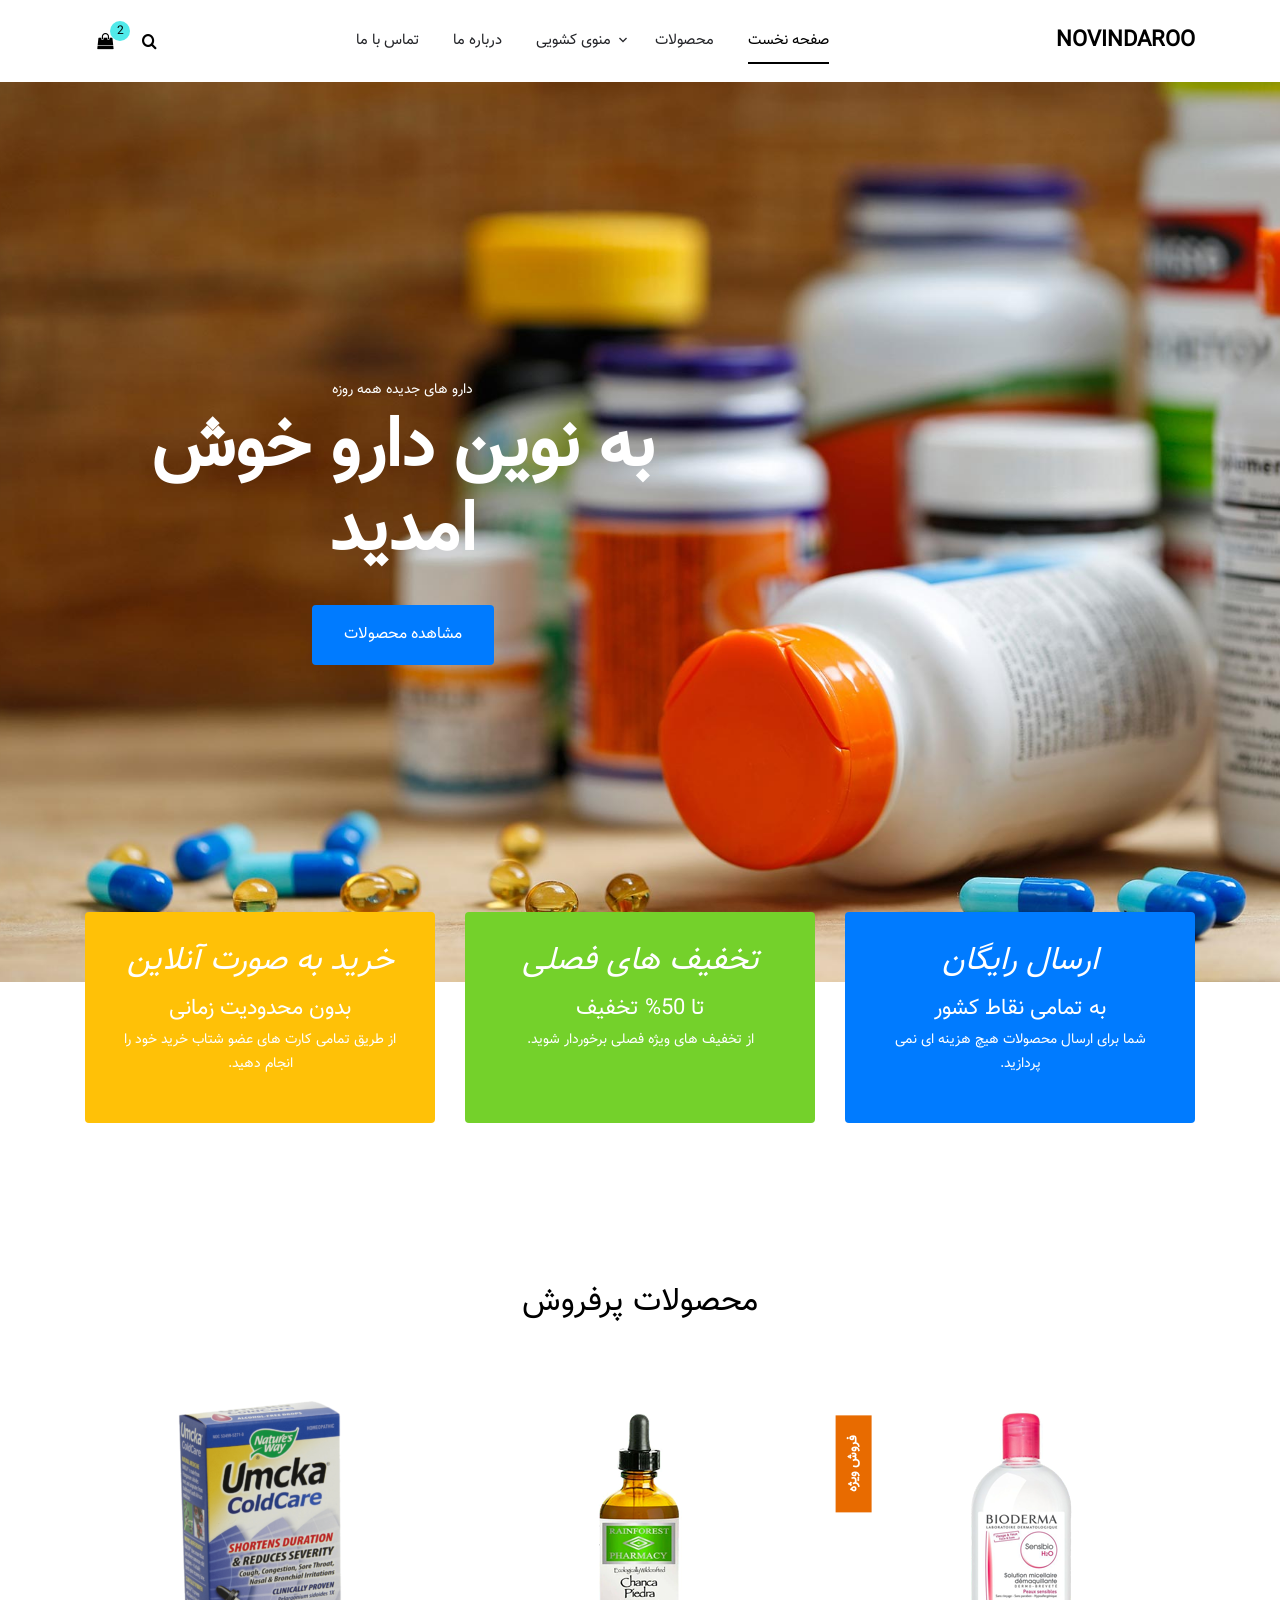
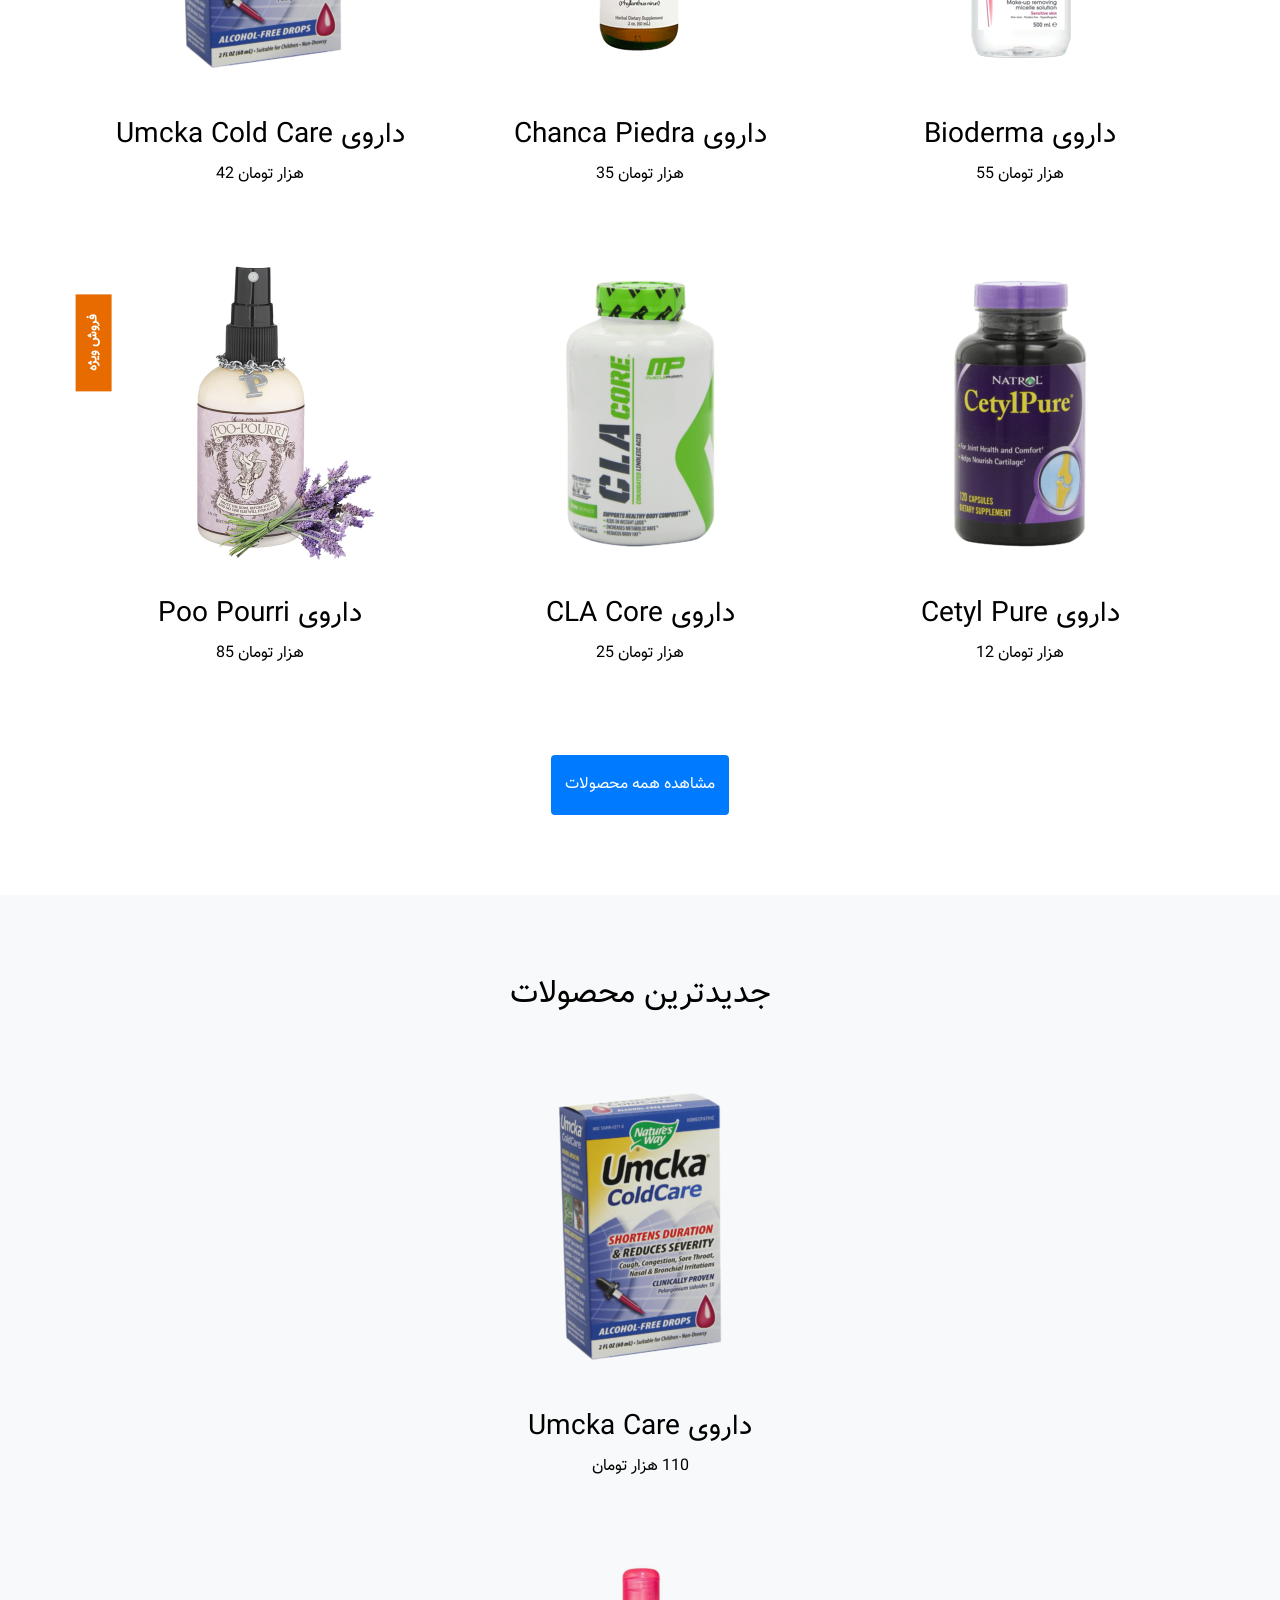
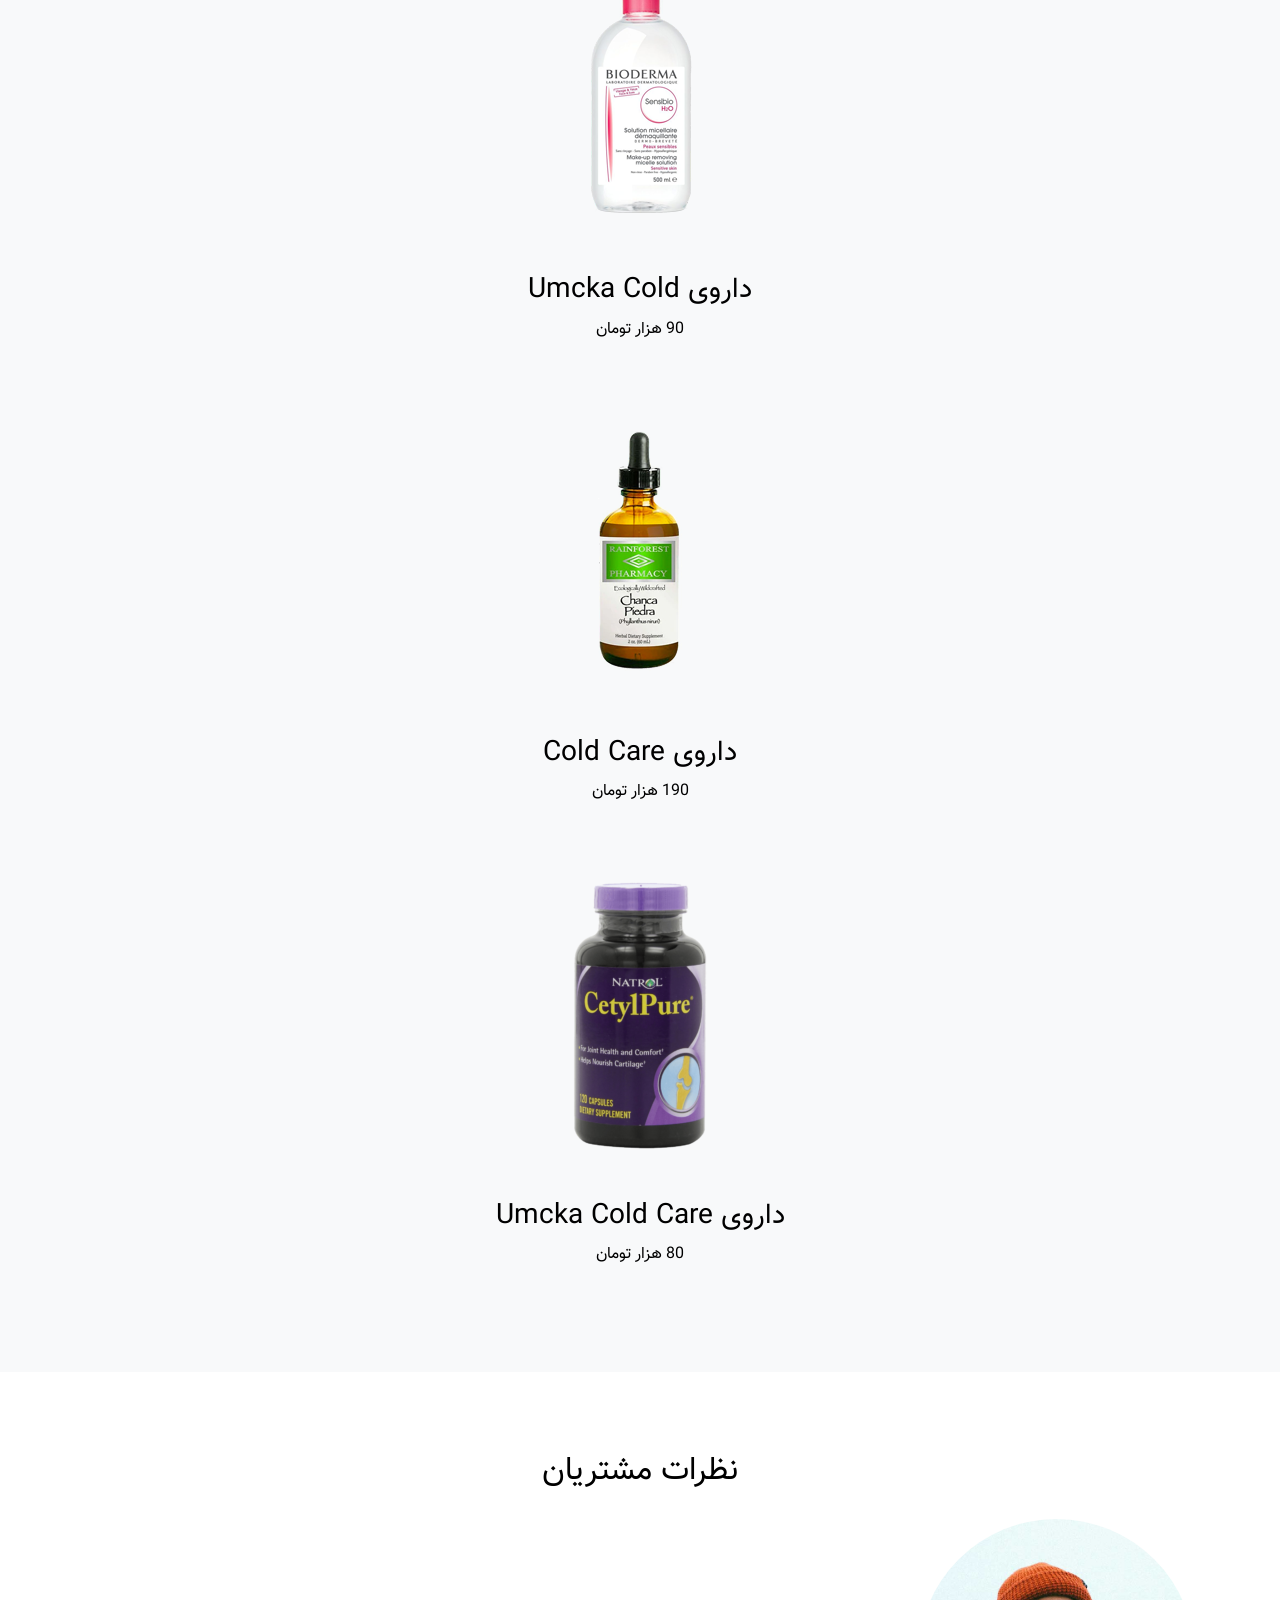
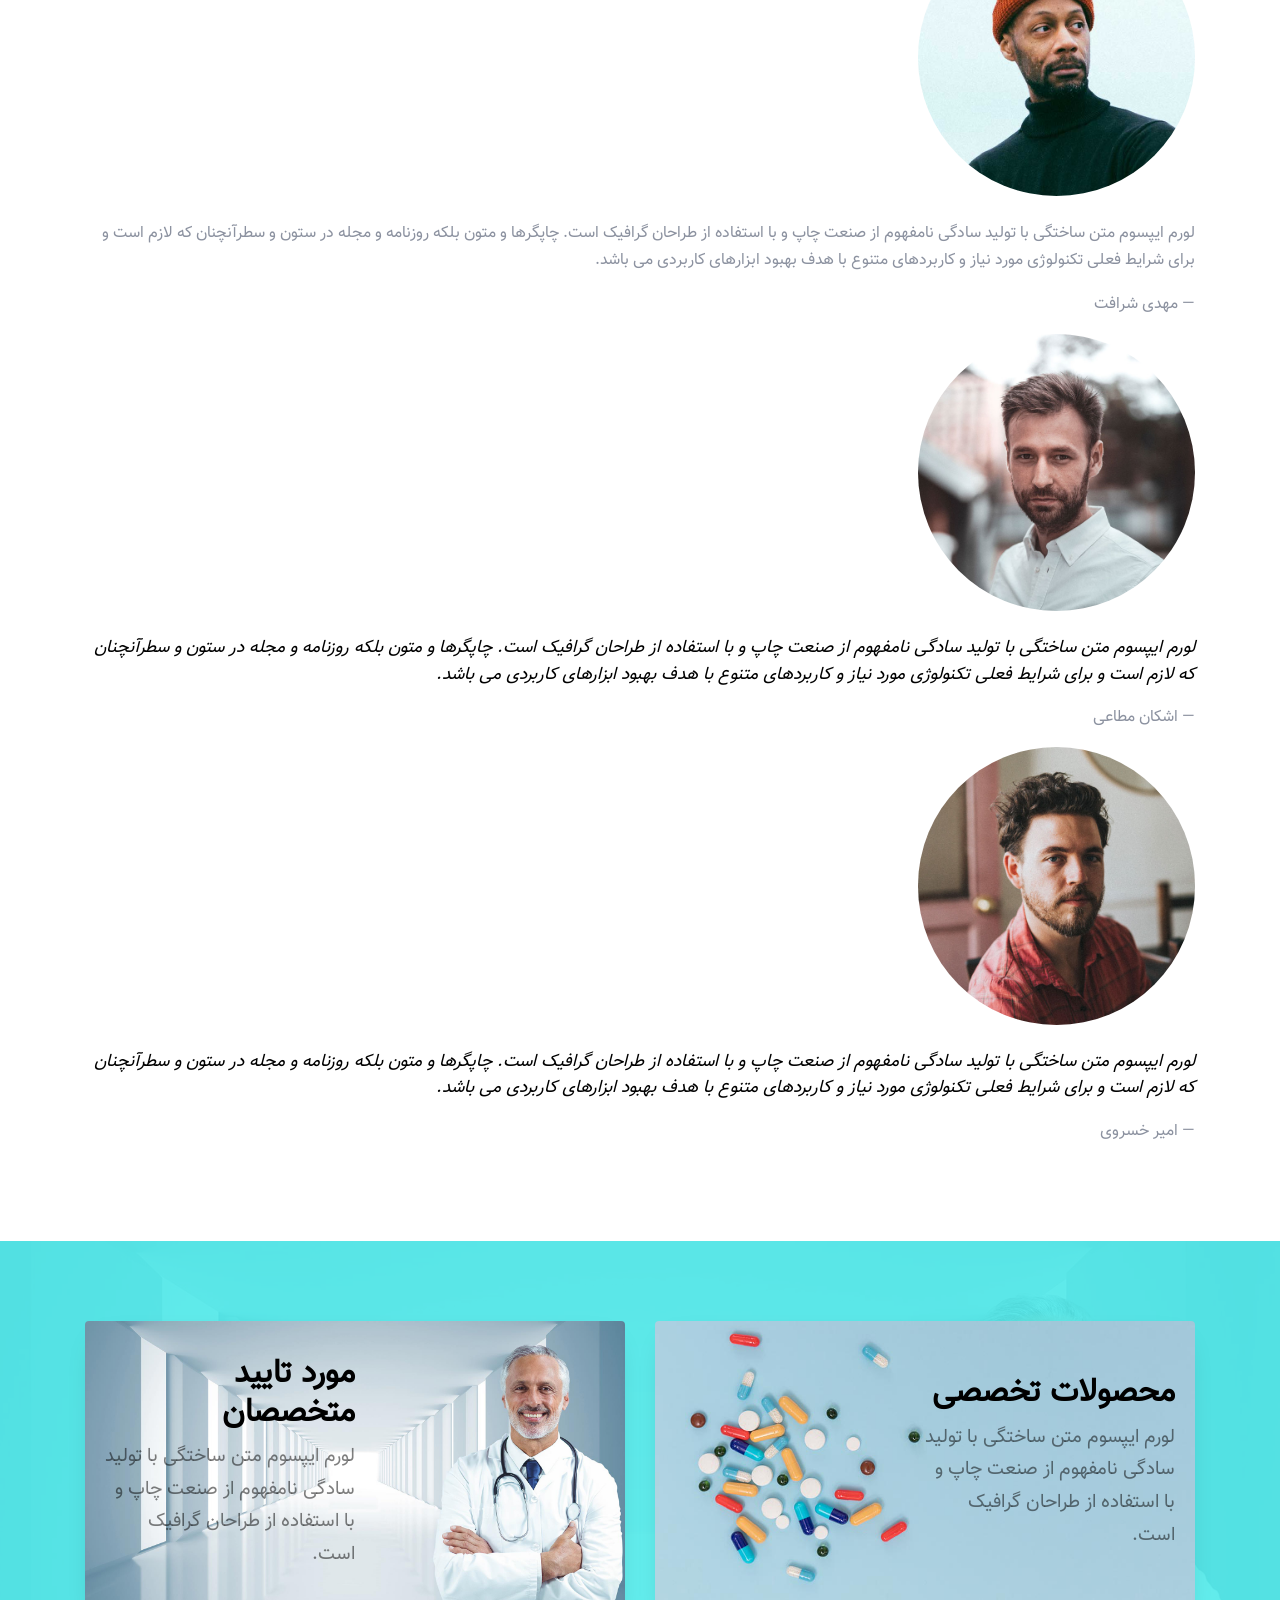
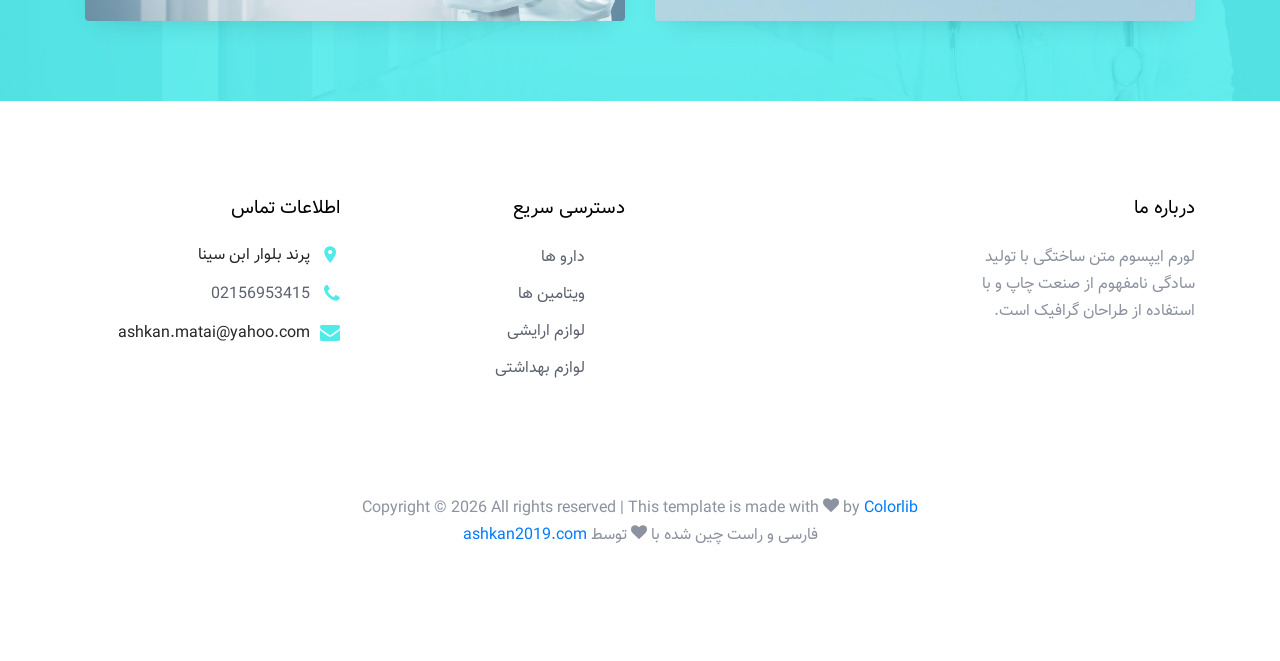
==== index.html @ e928f78c "add project" ====
<!DOCTYPE html>
<html lang="en">
<head>
	<meta charset="utf-8">
	<meta http-equiv="X-UA-Compatible" content="IE=edge">
	<meta name="viewport" content="width=device-width, initial-scale=1">
	<title>صفحه اصلی</title>

	<!-- CSS Styles -->
	<link href="https://fonts.googleapis.com/css?family=Rubik:400,700|Crimson+Text:400,400i" rel="stylesheet">
	<link rel="stylesheet" href="fonts/icomoon/style.css">

	<link rel="stylesheet" href="css/bootstrap.min.css">
	<link rel="stylesheet" href="css/magnific-popup.css">
	<link rel="stylesheet" href="css/jquery-ui.css">
	<link rel="stylesheet" href="css/owl.carousel.min.css">
	<link rel="stylesheet" href="css/owl.theme.default.min.css">

	<link rel="stylesheet" href="css/aos.css">
	<link rel="stylesheet" href="css/style.css">
</head>
<body class="rtl">
	<div class="site-wrap">
		<div class="site-navbar py-2">
			<!-- Start Search Box -->
			<div class="search-wrap">
				<div class="container">
					<a href="#" class="search-close js-search-close"><span class="icon-close2"></span></a>
					<form action="#" method="post">
						<input type="text" class="form-control" placeholder="جستجو کنید...">
					</form>
				</div>
			</div>
			<!-- End Search Box -->

			<!-- Start Navbar Section -->
			<div class="container">
				<div class="d-flex align-items-center justify-content-between">
					<div class="logo">
						<div class="site-logo">
							<a href="index.html" class="js-logo-clone"> novindaroo</a>
						</div>
					</div>
					<div class="main-nav d-none d-lg-block">
						<nav class="site-navigation text-right text-md-center" role="navigation">
							<ul class="site-menu js-clone-nav d-none d-lg-block">
								<li class="active"><a href="index.html">صفحه نخست</a></li>
								<li><a href="shop.html">محصولات</a></li>
								<li class="has-children">
									<a href="#">منوی کشویی</a>
									<ul class="dropdown">
										<li><a href="#">دارو ها</a></li>
										<li class="has-children">
											<a href="#">ویتامین ها</a>
											<ul class="dropdown">
												<li><a href="#">ویتامین C</a></li>
												<li><a href="#">ویتامین D</a></li>
												<li><a href="#">ویتامین A</a></li>
											</ul>
										</li>
										<li><a href="#">لوازم بهداشتی</a></li>
										<li><a href="#">لوازم آرایشی</a></li>

									</ul>
								</li>
								<li><a href="about.html">درباره ما</a></li>
								<li><a href="contact.html">تماس با ما</a></li>
							</ul>
						</nav>
					</div>
					<div class="icons">
						<a href="#" class="icons-btn d-inline-block js-search-open"><span class="icon-search"></span></a>
						<a href="cart.html" class="icons-btn d-inline-block bag">
							<span class="icon-shopping-bag"></span>
							<span class="number">2</span>
						</a>
						<a href="#" class="site-menu-toggle js-menu-toggle ml-3 d-inline-block d-lg-none"><span class="icon-menu"></span></a>
					</div>
				</div>
			</div>
			<!-- End Navbar Section -->
		</div>

		<!-- Start Heading Section -->
		<div class="site-blocks-cover" style="background-image: url('images/hero_1.jpg');">
			<div class="container">
				<div class="row">
					<div class="col-lg-7 mx-auto order-lg-2 align-self-center">
						<div class="site-block-cover-content text-center">
							<h2 class="sub-title">دارو های جدیده همه روزه</h2>
							<h1>به نوین دارو خوش امدید</h1>
							<p>
								<a href="#" class="btn btn-primary py-3">مشاهده محصولات</a>
							</p>
						</div>
					</div>
				</div>
			</div>
		</div>
		<!-- End Heading Section -->

		<!-- Start Boxes Section -->
		<div class="site-section">
			<div class="container">
				<div class="row align-items-stretch section-overlap">
					<div class="col-md-6 col-lg-4 mb-4 mb-lg-0">
						<div class="banner-wrap bg-primary h-100">
							<a href="#" class="h-100">
								<h5>ارسال رایگان</h5>
								<p>
									به تمامی نقاط کشور
									<strong>شما برای ارسال محصولات هیچ هزینه ای نمی پردازید.</strong>
								</p>
							</a>
						</div>
					</div>
					<div class="col-md-6 col-lg-4 mb-4 mb-lg-0">
						<div class="banner-wrap h-100">
							<a href="#" class="h-100">
								<h5>تخفیف های فصلی</h5>
								<p>
									تا 50% تخفیف
									<strong>از تخفیف های ویژه فصلی برخوردار شوید.</strong>
								</p>
							</a>
						</div>
					</div>
					<div class="col-md-6 col-lg-4 mb-4 mb-lg-0">
						<div class="banner-wrap bg-warning h-100">
							<a href="#" class="h-100">
								<h5>خرید به صورت آنلاین</h5>
								<p>
									بدون محدودیت زمانی
									<strong>از طریق تمامی کارت های عضو شتاب خرید خود را انجام دهید.</strong>
								</p>
							</a>
						</div>
					</div>
				</div>
			</div>
		</div>
		<!-- End Boxes Section -->

		<!-- Start Popular Products Section -->
		<div class="site-section">
			<div class="container">
				<div class="row">
					<div class="title-section text-center col-12">
						<h2 class="text-uppercase">محصولات پرفروش</h2>
					</div>
				</div>
				<div class="row">
					<div class="col-sm-6 col-lg-4 text-center item mb-4">
						<span class="tag">فروش ویژه</span>
						<a href="shop-single.html"> <img src="images/product_01.png" alt="Image"></a>
						<h3 class="text-dark"><a href="shop-single.html">داروی Bioderma</a></h3>
						<p class="price">هزار تومان 55</p>
					</div>
					<div class="col-sm-6 col-lg-4 text-center item mb-4">
						<a href="shop-single.html"> <img src="images/product_02.png" alt="Image"></a>
						<h3 class="text-dark"><a href="shop-single.html">داروی Chanca Piedra</a></h3>
						<p class="price">هزار تومان 35</p>
					</div>
					<div class="col-sm-6 col-lg-4 text-center item mb-4">
						<a href="shop-single.html"> <img src="images/product_03.png" alt="Image"></a>
						<h3 class="text-dark"><a href="shop-single.html">داروی Umcka Cold Care</a></h3>
						<p class="price">هزار تومان 42</p>
					</div>
					<div class="col-sm-6 col-lg-4 text-center item mb-4">
						<a href="shop-single.html"> <img src="images/product_04.png" alt="Image"></a>
						<h3 class="text-dark"><a href="shop-single.html">داروی Cetyl Pure</a></h3>
						<p class="price">هزار تومان 12</p>
					</div>
					<div class="col-sm-6 col-lg-4 text-center item mb-4">
						<a href="shop-single.html"> <img src="images/product_05.png" alt="Image"></a>
						<h3 class="text-dark"><a href="shop-single.html">داروی CLA Core</a></h3>
						<p class="price">هزار تومان 25</p>
					</div>
					<div class="col-sm-6 col-lg-4 text-center item mb-4">
						<span class="tag">فروش ویژه</span>
						<a href="shop-single.html"> <img src="images/product_06.png" alt="Image"></a>
						<h3 class="text-dark"><a href="shop-single.html">داروی Poo Pourri</a></h3>
						<p class="price">هزار تومان 85</p>
					</div>
				</div>
				<div class="row mt-5">
					<div class="col-12 text-center">
						<a href="shop.html" class="btn btn-primary py-3">مشاهده همه محصولات</a>
					</div>
				</div>
			</div>
		</div>
		<!-- End Popular Products Section -->

		<!-- Start New Products Section -->
		<div class="site-section bg-light">
			<div class="container">
				<div class="row">
					<div class="title-section text-center col-12">
						<h2 class="text-uppercase">جدیدترین محصولات</h2>
					</div>
				</div>
				<div class="row">
					<div class="col-md-12 block-3 products-wrap">
						<div class="nonloop-block-3 owl-carousel">
							<div class="text-center item mb-4">
								<a href="shop-single.html"> <img src="images/product_03.png" alt="Image"></a>
								<h3 class="text-dark"><a href="shop-single.html">داروی Umcka Care</a></h3>
								<p class="price">110 هزار تومان</p>
							</div>
							<div class="text-center item mb-4">
								<a href="shop-single.html"> <img src="images/product_01.png" alt="Image"></a>
								<h3 class="text-dark"><a href="shop-single.html">داروی Umcka Cold</a></h3>
								<p class="price">90 هزار تومان</p>
							</div>
							<div class="text-center item mb-4">
								<a href="shop-single.html"> <img src="images/product_02.png" alt="Image"></a>
								<h3 class="text-dark"><a href="shop-single.html">داروی Cold Care</a></h3>
								<p class="price">190 هزار تومان</p>
							</div>
							<div class="text-center item mb-4">
								<a href="shop-single.html"> <img src="images/product_04.png" alt="Image"></a>
								<h3 class="text-dark"><a href="shop-single.html">داروی Umcka Cold Care</a></h3>
								<p class="price">80 هزار تومان</p>
							</div>
						</div>
					</div>
				</div>
			</div>
		</div>
		<!-- End New Products Section -->

		<!-- Start Testimonials Section -->
		<div class="site-section">
			<div class="container">
				<div class="row">
					<div class="title-section text-center col-12">
						<h2 class="text-uppercase">نظرات مشتریان</h2>
					</div>
				</div>
				<div class="row">
					<div class="col-md-12 block-3 products-wrap">
						<div class="nonloop-block-3 no-direction owl-carousel">
								<blockquote>
									<img src="images/person_2.jpg" alt="Image" class="img-fluid w-25 mb-4 rounded-circle">
									<p>لورم ایپسوم متن ساختگی با تولید سادگی نامفهوم از صنعت چاپ و با استفاده از طراحان گرافیک است. چاپگرها و متون بلکه روزنامه و مجله در ستون و سطرآنچنان که لازم است و برای شرایط فعلی تکنولوژی مورد نیاز و کاربردهای متنوع با هدف بهبود ابزارهای کاربردی می باشد.</p>
								</blockquote>
								<p>&mdash; مهدی شرافت</p>
							</div>
							<div class="testimony">
								<blockquote>
									<img src="images/person_3.jpg" alt="Image" class="img-fluid w-25 mb-4 rounded-circle">
									<p>لورم ایپسوم متن ساختگی با تولید سادگی نامفهوم از صنعت چاپ و با استفاده از طراحان گرافیک است. چاپگرها و متون بلکه روزنامه و مجله در ستون و سطرآنچنان که لازم است و برای شرایط فعلی تکنولوژی مورد نیاز و کاربردهای متنوع با هدف بهبود ابزارهای کاربردی می باشد.</p>
								</blockquote>
								<p>&mdash; اشکان مطاعی</p>
							</div>
							<div class="testimony">
								<blockquote>
									<img src="images/person_4.jpg" alt="Image" class="img-fluid w-25 mb-4 rounded-circle">
									<p>لورم ایپسوم متن ساختگی با تولید سادگی نامفهوم از صنعت چاپ و با استفاده از طراحان گرافیک است. چاپگرها و متون بلکه روزنامه و مجله در ستون و سطرآنچنان که لازم است و برای شرایط فعلی تکنولوژی مورد نیاز و کاربردهای متنوع با هدف بهبود ابزارهای کاربردی می باشد.</p>
								</blockquote>
								<p>&mdash; امیر خسروی</p>
							</div>
						</div>
					</div>
				</div>
			</div>
		</div>
		<!-- End Testimonials Section -->

		<!-- Start Bottom Banner Section -->
		<div class="site-section bg-secondary bg-image" style="background-image: url('images/bg_2.jpg');">
			<div class="container">
				<div class="row align-items-stretch">
					<div class="col-lg-6 mb-5 mb-lg-0">
						<a href="#" class="banner-1 h-100 d-flex" style="background-image: url('images/bg_1.jpg');">
							<div class="banner-1-inner align-self-center">
								<h2>محصولات تخصصی</h2>
								<p>لورم ایپسوم متن ساختگی با تولید سادگی نامفهوم از صنعت چاپ و با استفاده از طراحان گرافیک است.</p>
							</div>
						</a>
					</div>
					<div class="col-lg-6 mb-5 mb-lg-0">
						<a href="#" class="banner-1 h-100 d-flex" style="background-image: url('images/bg_2.jpg');">
							<div class="banner-1-inner ml-auto  align-self-center">
								<h2>مورد تایید متخصصان</h2>
								<p>لورم ایپسوم متن ساختگی با تولید سادگی نامفهوم از صنعت چاپ و با استفاده از طراحان گرافیک است.</p>
							</div>
						</a>
					</div>
				</div>
			</div>
		</div>
		<!-- End Bottom Banner Section -->

		<!-- Start Footer Section -->
		<footer class="site-footer">
			<div class="container">
				<div class="row">
					<div class="col-md-6 col-lg-3 mb-4 mb-lg-0">
						<div class="block-7">
							<h3 class="footer-heading mb-4">درباره ما</h3>
							<p>لورم ایپسوم متن ساختگی با تولید سادگی نامفهوم از صنعت چاپ و با استفاده از طراحان گرافیک است.</p>
						</div>
					</div>
					<div class="col-lg-3 mx-auto mb-5 mb-lg-0">
						<h3 class="footer-heading mb-4">دسترسی سریع</h3>
						<ul class="list-unstyled">
							<li><a href="#">دارو ها</a></li>
							<li><a href="#">ویتامین ها</a></li>
							<li><a href="#">لوازم ارایشی</a></li>
							<li><a href="#">لوازم بهداشتی</a></li>
						</ul>
					</div>
					<div class="col-md-6 col-lg-3">
						<div class="block-5 mb-5">
							<h3 class="footer-heading mb-4">اطلاعات تماس</h3>
							<ul class="list-unstyled">
								<li class="address">پرند بلوار ابن سینا</li>
								<li class="phone"><a href="tel://02156953415">02156953415</a></li>
								<li class="email">ashkan.matai@yahoo.com</li>
							</ul>
						</div>
					</div>
				</div>
				<div class="row pt-5 mt-5 text-center">
					<div class="col-md-12">
						<p>
							<!-- Link back to Colorlib can't be removed. Template is licensed under CC BY 3.0. -->
							Copyright &copy;
							<script>document.write(new Date().getFullYear());</script> All rights reserved | This template is made with <i class="icon-heart" aria-hidden="true"></i> by <a href="https://colorlib.com" target="_blank"class="text-primary">Colorlib</a>
							<!-- Link back to Colorlib can't be removed. Template is licensed under CC BY 3.0. -->
							<br>
							فارسی و راست چین شده با <i class="icon-heart" aria-hidden="true"></i> توسط <a href="http://pharma2019.com" target="_blank" class="text-primary">ashkan2019.com</a>
						</p>
					</div>

				</div>
			</div>
		</footer>
		<!-- End Footer Section -->
	</div>

	<!-- Scripts -->
	<script src="js/jquery-3.3.1.min.js"></script>
	<script src="js/jquery-ui.js"></script>
	<script src="js/popper.min.js"></script>
	<script src="js/bootstrap.min.js"></script>
	<script src="js/owl.carousel.min.js"></script>
	<script src="js/jquery.magnific-popup.min.js"></script>
	<script src="js/aos.js"></script>
	<script src="js/scripts.js"></script>
</body><!-- This template has been downloaded from Webrubik.com -->
</html>
---- fonts/icomoon/style.css ----
@font-face {
  font-family: 'icomoon';
  src:  url('fonts/icomoon.eot?10si43');
  src:  url('fonts/icomoon.eot?10si43#iefix') format('embedded-opentype'),
    url('fonts/icomoon.ttf?10si43') format('truetype'),
    url('fonts/icomoon.woff?10si43') format('woff'),
    url('fonts/icomoon.svg?10si43#icomoon') format('svg');
  font-weight: normal;
  font-style: normal;
}

[class^="icon-"], [class*=" icon-"] {
  /* use !important to prevent issues with browser extensions that change fonts */
  font-family: 'icomoon' !important;
  speak: none;
  font-style: normal;
  font-weight: normal;
  font-variant: normal;
  text-transform: none;
  line-height: 1;

  /* Better Font Rendering =========== */
  -webkit-font-smoothing: antialiased;
  -moz-osx-font-smoothing: grayscale;
}

.icon-asterisk:before {
  content: "\f069";
}
.icon-plus:before {
  content: "\f067";
}
.icon-question:before {
  content: "\f128";
}
.icon-minus:before {
  content: "\f068";
}
.icon-glass:before {
  content: "\f000";
}
.icon-music:before {
  content: "\f001";
}
.icon-search:before {
  content: "\f002";
}
.icon-envelope-o:before {
  content: "\f003";
}
.icon-heart:before {
  content: "\f004";
}
.icon-star:before {
  content: "\f005";
}
.icon-star-o:before {
  content: "\f006";
}
.icon-user:before {
  content: "\f007";
}
.icon-film:before {
  content: "\f008";
}
.icon-th-large:before {
  content: "\f009";
}
.icon-th:before {
  content: "\f00a";
}
.icon-th-list:before {
  content: "\f00b";
}
.icon-check:before {
  content: "\f00c";
}
.icon-close:before {
  content: "\f00d";
}
.icon-remove:before {
  content: "\f00d";
}
.icon-times:before {
  content: "\f00d";
}
.icon-search-plus:before {
  content: "\f00e";
}
.icon-search-minus:before {
  content: "\f010";
}
.icon-power-off:before {
  content: "\f011";
}
.icon-signal:before {
  content: "\f012";
}
.icon-cog:before {
  content: "\f013";
}
.icon-gear:before {
  content: "\f013";
}
.icon-trash-o:before {
  content: "\f014";
}
.icon-home:before {
  content: "\f015";
}
.icon-file-o:before {
  content: "\f016";
}
.icon-clock-o:before {
  content: "\f017";
}
.icon-road:before {
  content: "\f018";
}
.icon-download:before {
  content: "\f019";
}
.icon-arrow-circle-o-down:before {
  content: "\f01a";
}
.icon-arrow-circle-o-up:before {
  content: "\f01b";
}
.icon-inbox:before {
  content: "\f01c";
}
.icon-play-circle-o:before {
  content: "\f01d";
}
.icon-repeat:before {
  content: "\f01e";
}
.icon-rotate-right:before {
  content: "\f01e";
}
.icon-refresh:before {
  content: "\f021";
}
.icon-list-alt:before {
  content: "\f022";
}
.icon-lock:before {
  content: "\f023";
}
.icon-flag:before {
  content: "\f024";
}
.icon-headphones:before {
  content: "\f025";
}
.icon-volume-off:before {
  content: "\f026";
}
.icon-volume-down:before {
  content: "\f027";
}
.icon-volume-up:before {
  content: "\f028";
}
.icon-qrcode:before {
  content: "\f029";
}
.icon-barcode:before {
  content: "\f02a";
}
.icon-tag:before {
  content: "\f02b";
}
.icon-tags:before {
  content: "\f02c";
}
.icon-book:before {
  content: "\f02d";
}
.icon-bookmark:before {
  content: "\f02e";
}
.icon-print:before {
  content: "\f02f";
}
.icon-camera:before {
  content: "\f030";
}
.icon-font:before {
  content: "\f031";
}
.icon-bold:before {
  content: "\f032";
}
.icon-italic:before {
  content: "\f033";
}
.icon-text-height:before {
  content: "\f034";
}
.icon-text-width:before {
  content: "\f035";
}
.icon-align-left:before {
  content: "\f036";
}
.icon-align-center:before {
  content: "\f037";
}
.icon-align-right:before {
  content: "\f038";
}
.icon-align-justify:before {
  content: "\f039";
}
.icon-list:before {
  content: "\f03a";
}
.icon-dedent:before {
  content: "\f03b";
}
.icon-outdent:before {
  content: "\f03b";
}
.icon-indent:before {
  content: "\f03c";
}
.icon-video-camera:before {
  content: "\f03d";
}
.icon-image:before {
  content: "\f03e";
}
.icon-photo:before {
  content: "\f03e";
}
.icon-picture-o:before {
  content: "\f03e";
}
.icon-pencil:before {
  content: "\f040";
}
.icon-map-marker:before {
  content: "\f041";
}
.icon-adjust:before {
  content: "\f042";
}
.icon-tint:before {
  content: "\f043";
}
.icon-edit:before {
  content: "\f044";
}
.icon-pencil-square-o:before {
  content: "\f044";
}
.icon-share-square-o:before {
  content: "\f045";
}
.icon-check-square-o:before {
  content: "\f046";
}
.icon-arrows:before {
  content: "\f047";
}
.icon-step-backward:before {
  content: "\f048";
}
.icon-fast-backward:before {
  content: "\f049";
}
.icon-backward:before {
  content: "\f04a";
}
.icon-play:before {
  content: "\f04b";
}
.icon-pause:before {
  content: "\f04c";
}
.icon-stop:before {
  content: "\f04d";
}
.icon-forward:before {
  content: "\f04e";
}
.icon-fast-forward:before {
  content: "\f050";
}
.icon-step-forward:before {
  content: "\f051";
}
.icon-eject:before {
  content: "\f052";
}
.icon-chevron-left:before {
  content: "\f053";
}
.icon-chevron-right:before {
  content: "\f054";
}
.icon-plus-circle:before {
  content: "\f055";
}
.icon-minus-circle:before {
  content: "\f056";
}
.icon-times-circle:before {
  content: "\f057";
}
.icon-check-circle:before {
  content: "\f058";
}
.icon-question-circle:before {
  content: "\f059";
}
.icon-info-circle:before {
  content: "\f05a";
}
.icon-crosshairs:before {
  content: "\f05b";
}
.icon-times-circle-o:before {
  content: "\f05c";
}
.icon-check-circle-o:before {
  content: "\f05d";
}
.icon-ban:before {
  content: "\f05e";
}
.icon-arrow-left:before {
  content: "\f060";
}
.icon-arrow-right:before {
  content: "\f061";
}
.icon-arrow-up:before {
  content: "\f062";
}
.icon-arrow-down:before {
  content: "\f063";
}
.icon-mail-forward:before {
  content: "\f064";
}
.icon-share:before {
  content: "\f064";
}
.icon-expand:before {
  content: "\f065";
}
.icon-compress:before {
  content: "\f066";
}
.icon-exclamation-circle:before {
  content: "\f06a";
}
.icon-gift:before {
  content: "\f06b";
}
.icon-leaf:before {
  content: "\f06c";
}
.icon-fire:before {
  content: "\f06d";
}
.icon-eye:before {
  content: "\f06e";
}
.icon-eye-slash:before {
  content: "\f070";
}
.icon-exclamation-triangle:before {
  content: "\f071";
}
.icon-warning:before {
  content: "\f071";
}
.icon-plane:before {
  content: "\f072";
}
.icon-calendar:before {
  content: "\f073";
}
.icon-random:before {
  content: "\f074";
}
.icon-comment:before {
  content: "\f075";
}
.icon-magnet:before {
  content: "\f076";
}
.icon-chevron-up:before {
  content: "\f077";
}
.icon-chevron-down:before {
  content: "\f078";
}
.icon-retweet:before {
  content: "\f079";
}
.icon-shopping-cart:before {
  content: "\f07a";
}
.icon-folder:before {
  content: "\f07b";
}
.icon-folder-open:before {
  content: "\f07c";
}
.icon-arrows-v:before {
  content: "\f07d";
}
.icon-arrows-h:before {
  content: "\f07e";
}
.icon-bar-chart:before {
  content: "\f080";
}
.icon-bar-chart-o:before {
  content: "\f080";
}
.icon-twitter-square:before {
  content: "\f081";
}
.icon-facebook-square:before {
  content: "\f082";
}
.icon-camera-retro:before {
  content: "\f083";
}
.icon-key:before {
  content: "\f084";
}
.icon-cogs:before {
  content: "\f085";
}
.icon-gears:before {
  content: "\f085";
}
.icon-comments:before {
  content: "\f086";
}
.icon-thumbs-o-up:before {
  content: "\f087";
}
.icon-thumbs-o-down:before {
  content: "\f088";
}
.icon-star-half:before {
  content: "\f089";
}
.icon-heart-o:before {
  content: "\f08a";
}
.icon-sign-out:before {
  content: "\f08b";
}
.icon-linkedin-square:before {
  content: "\f08c";
}
.icon-thumb-tack:before {
  content: "\f08d";
}
.icon-external-link:before {
  content: "\f08e";
}
.icon-sign-in:before {
  content: "\f090";
}
.icon-trophy:before {
  content: "\f091";
}
.icon-github-square:before {
  content: "\f092";
}
.icon-upload:before {
  content: "\f093";
}
.icon-lemon-o:before {
  content: "\f094";
}
.icon-phone:before {
  content: "\f095";
}
.icon-square-o:before {
  content: "\f096";
}
.icon-bookmark-o:before {
  content: "\f097";
}
.icon-phone-square:before {
  content: "\f098";
}
.icon-twitter:before {
  content: "\f099";
}
.icon-facebook:before {
  content: "\f09a";
}
.icon-facebook-f:before {
  content: "\f09a";
}
.icon-github:before {
  content: "\f09b";
}
.icon-unlock:before {
  content: "\f09c";
}
.icon-credit-card:before {
  content: "\f09d";
}
.icon-feed:before {
  content: "\f09e";
}
.icon-rss:before {
  content: "\f09e";
}
.icon-hdd-o:before {
  content: "\f0a0";
}
.icon-bullhorn:before {
  content: "\f0a1";
}
.icon-bell-o:before {
  content: "\f0a2";
}
.icon-certificate:before {
  content: "\f0a3";
}
.icon-hand-o-right:before {
  content: "\f0a4";
}
.icon-hand-o-left:before {
  content: "\f0a5";
}
.icon-hand-o-up:before {
  content: "\f0a6";
}
.icon-hand-o-down:before {
  content: "\f0a7";
}
.icon-arrow-circle-left:before {
  content: "\f0a8";
}
.icon-arrow-circle-right:before {
  content: "\f0a9";
}
.icon-arrow-circle-up:before {
  content: "\f0aa";
}
.icon-arrow-circle-down:before {
  content: "\f0ab";
}
.icon-globe:before {
  content: "\f0ac";
}
.icon-wrench:before {
  content: "\f0ad";
}
.icon-tasks:before {
  content: "\f0ae";
}
.icon-filter:before {
  content: "\f0b0";
}
.icon-briefcase:before {
  content: "\f0b1";
}
.icon-arrows-alt:before {
  content: "\f0b2";
}
.icon-group:before {
  content: "\f0c0";
}
.icon-users:before {
  content: "\f0c0";
}
.icon-chain:before {
  content: "\f0c1";
}
.icon-link:before {
  content: "\f0c1";
}
.icon-cloud:before {
  content: "\f0c2";
}
.icon-flask:before {
  content: "\f0c3";
}
.icon-cut:before {
  content: "\f0c4";
}
.icon-scissors:before {
  content: "\f0c4";
}
.icon-copy:before {
  content: "\f0c5";
}
.icon-files-o:before {
  content: "\f0c5";
}
.icon-paperclip:before {
  content: "\f0c6";
}
.icon-floppy-o:before {
  content: "\f0c7";
}
.icon-save:before {
  content: "\f0c7";
}
.icon-square:before {
  content: "\f0c8";
}
.icon-bars:before {
  content: "\f0c9";
}
.icon-navicon:before {
  content: "\f0c9";
}
.icon-reorder:before {
  content: "\f0c9";
}
.icon-list-ul:before {
  content: "\f0ca";
}
.icon-list-ol:before {
  content: "\f0cb";
}
.icon-strikethrough:before {
  content: "\f0cc";
}
.icon-underline:before {
  content: "\f0cd";
}
.icon-table:before {
  content: "\f0ce";
}
.icon-magic:before {
  content: "\f0d0";
}
.icon-truck:before {
  content: "\f0d1";
}
.icon-pinterest:before {
  content: "\f0d2";
}
.icon-pinterest-square:before {
  content: "\f0d3";
}
.icon-google-plus-square:before {
  content: "\f0d4";
}
.icon-google-plus:before {
  content: "\f0d5";
}
.icon-money:before {
  content: "\f0d6";
}
.icon-caret-down:before {
  content: "\f0d7";
}
.icon-caret-up:before {
  content: "\f0d8";
}
.icon-caret-left:before {
  content: "\f0d9";
}
.icon-caret-right:before {
  content: "\f0da";
}
.icon-columns:before {
  content: "\f0db";
}
.icon-sort:before {
  content: "\f0dc";
}
.icon-unsorted:before {
  content: "\f0dc";
}
.icon-sort-desc:before {
  content: "\f0dd";
}
.icon-sort-down:before {
  content: "\f0dd";
}
.icon-sort-asc:before {
  content: "\f0de";
}
.icon-sort-up:before {
  content: "\f0de";
}
.icon-envelope:before {
  content: "\f0e0";
}
.icon-linkedin:before {
  content: "\f0e1";
}
.icon-rotate-left:before {
  content: "\f0e2";
}
.icon-undo:before {
  content: "\f0e2";
}
.icon-gavel:before {
  content: "\f0e3";
}
.icon-legal:before {
  content: "\f0e3";
}
.icon-dashboard:before {
  content: "\f0e4";
}
.icon-tachometer:before {
  content: "\f0e4";
}
.icon-comment-o:before {
  content: "\f0e5";
}
.icon-comments-o:before {
  content: "\f0e6";
}
.icon-bolt:before {
  content: "\f0e7";
}
.icon-flash:before {
  content: "\f0e7";
}
.icon-sitemap:before {
  content: "\f0e8";
}
.icon-umbrella:before {
  content: "\f0e9";
}
.icon-clipboard:before {
  content: "\f0ea";
}
.icon-paste:before {
  content: "\f0ea";
}
.icon-lightbulb-o:before {
  content: "\f0eb";
}
.icon-exchange:before {
  content: "\f0ec";
}
.icon-cloud-download:before {
  content: "\f0ed";
}
.icon-cloud-upload:before {
  content: "\f0ee";
}
.icon-user-md:before {
  content: "\f0f0";
}
.icon-stethoscope:before {
  content: "\f0f1";
}
.icon-suitcase:before {
  content: "\f0f2";
}
.icon-bell:before {
  content: "\f0f3";
}
.icon-coffee:before {
  content: "\f0f4";
}
.icon-cutlery:before {
  content: "\f0f5";
}
.icon-file-text-o:before {
  content: "\f0f6";
}
.icon-building-o:before {
  content: "\f0f7";
}
.icon-hospital-o:before {
  content: "\f0f8";
}
.icon-ambulance:before {
  content: "\f0f9";
}
.icon-medkit:before {
  content: "\f0fa";
}
.icon-fighter-jet:before {
  content: "\f0fb";
}
.icon-beer:before {
  content: "\f0fc";
}
.icon-h-square:before {
  content: "\f0fd";
}
.icon-plus-square:before {
  content: "\f0fe";
}
.icon-angle-double-left:before {
  content: "\f100";
}
.icon-angle-double-right:before {
  content: "\f101";
}
.icon-angle-double-up:before {
  content: "\f102";
}
.icon-angle-double-down:before {
  content: "\f103";
}
.icon-angle-left:before {
  content: "\f104";
}
.icon-angle-right:before {
  content: "\f105";
}
.icon-angle-up:before {
  content: "\f106";
}
.icon-angle-down:before {
  content: "\f107";
}
.icon-desktop:before {
  content: "\f108";
}
.icon-laptop:before {
  content: "\f109";
}
.icon-tablet:before {
  content: "\f10a";
}
.icon-mobile:before {
  content: "\f10b";
}
.icon-mobile-phone:before {
  content: "\f10b";
}
.icon-circle-o:before {
  content: "\f10c";
}
.icon-quote-left:before {
  content: "\f10d";
}
.icon-quote-right:before {
  content: "\f10e";
}
.icon-spinner:before {
  content: "\f110";
}
.icon-circle:before {
  content: "\f111";
}
.icon-mail-reply:before {
  content: "\f112";
}
.icon-reply:before {
  content: "\f112";
}
.icon-github-alt:before {
  content: "\f113";
}
.icon-folder-o:before {
  content: "\f114";
}
.icon-folder-open-o:before {
  content: "\f115";
}
.icon-smile-o:before {
  content: "\f118";
}
.icon-frown-o:before {
  content: "\f119";
}
.icon-meh-o:before {
  content: "\f11a";
}
.icon-gamepad:before {
  content: "\f11b";
}
.icon-keyboard-o:before {
  content: "\f11c";
}
.icon-flag-o:before {
  content: "\f11d";
}
.icon-flag-checkered:before {
  content: "\f11e";
}
.icon-terminal:before {
  content: "\f120";
}
.icon-code:before {
  content: "\f121";
}
.icon-mail-reply-all:before {
  content: "\f122";
}
.icon-reply-all:before {
  content: "\f122";
}
.icon-star-half-empty:before {
  content: "\f123";
}
.icon-star-half-full:before {
  content: "\f123";
}
.icon-star-half-o:before {
  content: "\f123";
}
.icon-location-arrow:before {
  content: "\f124";
}
.icon-crop:before {
  content: "\f125";
}
.icon-code-fork:before {
  content: "\f126";
}
.icon-chain-broken:before {
  content: "\f127";
}
.icon-unlink:before {
  content: "\f127";
}
.icon-info:before {
  content: "\f129";
}
.icon-exclamation:before {
  content: "\f12a";
}
.icon-superscript:before {
  content: "\f12b";
}
.icon-subscript:before {
  content: "\f12c";
}
.icon-eraser:before {
  content: "\f12d";
}
.icon-puzzle-piece:before {
  content: "\f12e";
}
.icon-microphone:before {
  content: "\f130";
}
.icon-microphone-slash:before {
  content: "\f131";
}
.icon-shield:before {
  content: "\f132";
}
.icon-calendar-o:before {
  content: "\f133";
}
.icon-fire-extinguisher:before {
  content: "\f134";
}
.icon-rocket:before {
  content: "\f135";
}
.icon-maxcdn:before {
  content: "\f136";
}
.icon-chevron-circle-left:before {
  content: "\f137";
}
.icon-chevron-circle-right:before {
  content: "\f138";
}
.icon-chevron-circle-up:before {
  content: "\f139";
}
.icon-chevron-circle-down:before {
  content: "\f13a";
}
.icon-html5:before {
  content: "\f13b";
}
.icon-css3:before {
  content: "\f13c";
}
.icon-anchor:before {
  content: "\f13d";
}
.icon-unlock-alt:before {
  content: "\f13e";
}
.icon-bullseye:before {
  content: "\f140";
}
.icon-ellipsis-h:before {
  content: "\f141";
}
.icon-ellipsis-v:before {
  content: "\f142";
}
.icon-rss-square:before {
  content: "\f143";
}
.icon-play-circle:before {
  content: "\f144";
}
.icon-ticket:before {
  content: "\f145";
}
.icon-minus-square:before {
  content: "\f146";
}
.icon-minus-square-o:before {
  content: "\f147";
}
.icon-level-up:before {
  content: "\f148";
}
.icon-level-down:before {
  content: "\f149";
}
.icon-check-square:before {
  content: "\f14a";
}
.icon-pencil-square:before {
  content: "\f14b";
}
.icon-external-link-square:before {
  content: "\f14c";
}
.icon-share-square:before {
  content: "\f14d";
}
.icon-compass:before {
  content: "\f14e";
}
.icon-caret-square-o-down:before {
  content: "\f150";
}
.icon-toggle-down:before {
  content: "\f150";
}
.icon-caret-square-o-up:before {
  content: "\f151";
}
.icon-toggle-up:before {
  content: "\f151";
}
.icon-caret-square-o-right:before {
  content: "\f152";
}
.icon-toggle-right:before {
  content: "\f152";
}
.icon-eur:before {
  content: "\f153";
}
.icon-euro:before {
  content: "\f153";
}
.icon-gbp:before {
  content: "\f154";
}
.icon-dollar:before {
  content: "\f155";
}
.icon-usd:before {
  content: "\f155";
}
.icon-inr:before {
  content: "\f156";
}
.icon-rupee:before {
  content: "\f156";
}
.icon-cny:before {
  content: "\f157";
}
.icon-jpy:before {
  content: "\f157";
}
.icon-rmb:before {
  content: "\f157";
}
.icon-yen:before {
  content: "\f157";
}
.icon-rouble:before {
  content: "\f158";
}
.icon-rub:before {
  content: "\f158";
}
.icon-ruble:before {
  content: "\f158";
}
.icon-krw:before {
  content: "\f159";
}
.icon-won:before {
  content: "\f159";
}
.icon-bitcoin:before {
  content: "\f15a";
}
.icon-btc:before {
  content: "\f15a";
}
.icon-file:before {
  content: "\f15b";
}
.icon-file-text:before {
  content: "\f15c";
}
.icon-sort-alpha-asc:before {
  content: "\f15d";
}
.icon-sort-alpha-desc:before {
  content: "\f15e";
}
.icon-sort-amount-asc:before {
  content: "\f160";
}
.icon-sort-amount-desc:before {
  content: "\f161";
}
.icon-sort-numeric-asc:before {
  content: "\f162";
}
.icon-sort-numeric-desc:before {
  content: "\f163";
}
.icon-thumbs-up:before {
  content: "\f164";
}
.icon-thumbs-down:before {
  content: "\f165";
}
.icon-youtube-square:before {
  content: "\f166";
}
.icon-youtube:before {
  content: "\f167";
}
.icon-xing:before {
  content: "\f168";
}
.icon-xing-square:before {
  content: "\f169";
}
.icon-youtube-play:before {
  content: "\f16a";
}
.icon-dropbox:before {
  content: "\f16b";
}
.icon-stack-overflow:before {
  content: "\f16c";
}
.icon-instagram:before {
  content: "\f16d";
}
.icon-flickr:before {
  content: "\f16e";
}
.icon-adn:before {
  content: "\f170";
}
.icon-bitbucket:before {
  content: "\f171";
}
.icon-bitbucket-square:before {
  content: "\f172";
}
.icon-tumblr:before {
  content: "\f173";
}
.icon-tumblr-square:before {
  content: "\f174";
}
.icon-long-arrow-down:before {
  content: "\f175";
}
.icon-long-arrow-up:before {
  content: "\f176";
}
.icon-long-arrow-left:before {
  content: "\f177";
}
.icon-long-arrow-right:before {
  content: "\f178";
}
.icon-apple:before {
  content: "\f179";
}
.icon-windows:before {
  content: "\f17a";
}
.icon-android:before {
  content: "\f17b";
}
.icon-linux:before {
  content: "\f17c";
}
.icon-dribbble:before {
  content: "\f17d";
}
.icon-skype:before {
  content: "\f17e";
}
.icon-foursquare:before {
  content: "\f180";
}
.icon-trello:before {
  content: "\f181";
}
.icon-female:before {
  content: "\f182";
}
.icon-male:before {
  content: "\f183";
}
.icon-gittip:before {
  content: "\f184";
}
.icon-gratipay:before {
  content: "\f184";
}
.icon-sun-o:before {
  content: "\f185";
}
.icon-moon-o:before {
  content: "\f186";
}
.icon-archive:before {
  content: "\f187";
}
.icon-bug:before {
  content: "\f188";
}
.icon-vk:before {
  content: "\f189";
}
.icon-weibo:before {
  content: "\f18a";
}
.icon-renren:before {
  content: "\f18b";
}
.icon-pagelines:before {
  content: "\f18c";
}
.icon-stack-exchange:before {
  content: "\f18d";
}
.icon-arrow-circle-o-right:before {
  content: "\f18e";
}
.icon-arrow-circle-o-left:before {
  content: "\f190";
}
.icon-caret-square-o-left:before {
  content: "\f191";
}
.icon-toggle-left:before {
  content: "\f191";
}
.icon-dot-circle-o:before {
  content: "\f192";
}
.icon-wheelchair:before {
  content: "\f193";
}
.icon-vimeo-square:before {
  content: "\f194";
}
.icon-try:before {
  content: "\f195";
}
.icon-turkish-lira:before {
  content: "\f195";
}
.icon-plus-square-o:before {
  content: "\f196";
}
.icon-space-shuttle:before {
  content: "\f197";
}
.icon-slack:before {
  content: "\f198";
}
.icon-envelope-square:before {
  content: "\f199";
}
.icon-wordpress:before {
  content: "\f19a";
}
.icon-openid:before {
  content: "\f19b";
}
.icon-bank:before {
  content: "\f19c";
}
.icon-institution:before {
  content: "\f19c";
}
.icon-university:before {
  content: "\f19c";
}
.icon-graduation-cap:before {
  content: "\f19d";
}
.icon-mortar-board:before {
  content: "\f19d";
}
.icon-yahoo:before {
  content: "\f19e";
}
.icon-google:before {
  content: "\f1a0";
}
.icon-reddit:before {
  content: "\f1a1";
}
.icon-reddit-square:before {
  content: "\f1a2";
}
.icon-stumbleupon-circle:before {
  content: "\f1a3";
}
.icon-stumbleupon:before {
  content: "\f1a4";
}
.icon-delicious:before {
  content: "\f1a5";
}
.icon-digg:before {
  content: "\f1a6";
}
.icon-pied-piper-pp:before {
  content: "\f1a7";
}
.icon-pied-piper-alt:before {
  content: "\f1a8";
}
.icon-drupal:before {
  content: "\f1a9";
}
.icon-joomla:before {
  content: "\f1aa";
}
.icon-language:before {
  content: "\f1ab";
}
.icon-fax:before {
  content: "\f1ac";
}
.icon-building:before {
  content: "\f1ad";
}
.icon-child:before {
  content: "\f1ae";
}
.icon-paw:before {
  content: "\f1b0";
}
.icon-spoon:before {
  content: "\f1b1";
}
.icon-cube:before {
  content: "\f1b2";
}
.icon-cubes:before {
  content: "\f1b3";
}
.icon-behance:before {
  content: "\f1b4";
}
.icon-behance-square:before {
  content: "\f1b5";
}
.icon-steam:before {
  content: "\f1b6";
}
.icon-steam-square:before {
  content: "\f1b7";
}
.icon-recycle:before {
  content: "\f1b8";
}
.icon-automobile:before {
  content: "\f1b9";
}
.icon-car:before {
  content: "\f1b9";
}
.icon-cab:before {
  content: "\f1ba";
}
.icon-taxi:before {
  content: "\f1ba";
}
.icon-tree:before {
  content: "\f1bb";
}
.icon-spotify:before {
  content: "\f1bc";
}
.icon-deviantart:before {
  content: "\f1bd";
}
.icon-soundcloud:before {
  content: "\f1be";
}
.icon-database:before {
  content: "\f1c0";
}
.icon-file-pdf-o:before {
  content: "\f1c1";
}
.icon-file-word-o:before {
  content: "\f1c2";
}
.icon-file-excel-o:before {
  content: "\f1c3";
}
.icon-file-powerpoint-o:before {
  content: "\f1c4";
}
.icon-file-image-o:before {
  content: "\f1c5";
}
.icon-file-photo-o:before {
  content: "\f1c5";
}
.icon-file-picture-o:before {
  content: "\f1c5";
}
.icon-file-archive-o:before {
  content: "\f1c6";
}
.icon-file-zip-o:before {
  content: "\f1c6";
}
.icon-file-audio-o:before {
  content: "\f1c7";
}
.icon-file-sound-o:before {
  content: "\f1c7";
}
.icon-file-movie-o:before {
  content: "\f1c8";
}
.icon-file-video-o:before {
  content: "\f1c8";
}
.icon-file-code-o:before {
  content: "\f1c9";
}
.icon-vine:before {
  content: "\f1ca";
}
.icon-codepen:before {
  content: "\f1cb";
}
.icon-jsfiddle:before {
  content: "\f1cc";
}
.icon-life-bouy:before {
  content: "\f1cd";
}
.icon-life-buoy:before {
  content: "\f1cd";
}
.icon-life-ring:before {
  content: "\f1cd";
}
.icon-life-saver:before {
  content: "\f1cd";
}
.icon-support:before {
  content: "\f1cd";
}
.icon-circle-o-notch:before {
  content: "\f1ce";
}
.icon-ra:before {
  content: "\f1d0";
}
.icon-rebel:before {
  content: "\f1d0";
}
.icon-resistance:before {
  content: "\f1d0";
}
.icon-empire:before {
  content: "\f1d1";
}
.icon-ge:before {
  content: "\f1d1";
}
.icon-git-square:before {
  content: "\f1d2";
}
.icon-git:before {
  content: "\f1d3";
}
.icon-hacker-news:before {
  content: "\f1d4";
}
.icon-y-combinator-square:before {
  content: "\f1d4";
}
.icon-yc-square:before {
  content: "\f1d4";
}
.icon-tencent-weibo:before {
  content: "\f1d5";
}
.icon-qq:before {
  content: "\f1d6";
}
.icon-wechat:before {
  content: "\f1d7";
}
.icon-weixin:before {
  content: "\f1d7";
}
.icon-paper-plane:before {
  content: "\f1d8";
}
.icon-send:before {
  content: "\f1d8";
}
.icon-paper-plane-o:before {
  content: "\f1d9";
}
.icon-send-o:before {
  content: "\f1d9";
}
.icon-history:before {
  content: "\f1da";
}
.icon-circle-thin:before {
  content: "\f1db";
}
.icon-header:before {
  content: "\f1dc";
}
.icon-paragraph:before {
  content: "\f1dd";
}
.icon-sliders:before {
  content: "\f1de";
}
.icon-share-alt:before {
  content: "\f1e0";
}
.icon-share-alt-square:before {
  content: "\f1e1";
}
.icon-bomb:before {
  content: "\f1e2";
}
.icon-futbol-o:before {
  content: "\f1e3";
}
.icon-soccer-ball-o:before {
  content: "\f1e3";
}
.icon-tty:before {
  content: "\f1e4";
}
.icon-binoculars:before {
  content: "\f1e5";
}
.icon-plug:before {
  content: "\f1e6";
}
.icon-slideshare:before {
  content: "\f1e7";
}
.icon-twitch:before {
  content: "\f1e8";
}
.icon-yelp:before {
  content: "\f1e9";
}
.icon-newspaper-o:before {
  content: "\f1ea";
}
.icon-wifi:before {
  content: "\f1eb";
}
.icon-calculator:before {
  content: "\f1ec";
}
.icon-paypal:before {
  content: "\f1ed";
}
.icon-google-wallet:before {
  content: "\f1ee";
}
.icon-cc-visa:before {
  content: "\f1f0";
}
.icon-cc-mastercard:before {
  content: "\f1f1";
}
.icon-cc-discover:before {
  content: "\f1f2";
}
.icon-cc-amex:before {
  content: "\f1f3";
}
.icon-cc-paypal:before {
  content: "\f1f4";
}
.icon-cc-stripe:before {
  content: "\f1f5";
}
.icon-bell-slash:before {
  content: "\f1f6";
}
.icon-bell-slash-o:before {
  content: "\f1f7";
}
.icon-trash:before {
  content: "\f1f8";
}
.icon-copyright:before {
  content: "\f1f9";
}
.icon-at:before {
  content: "\f1fa";
}
.icon-eyedropper:before {
  content: "\f1fb";
}
.icon-paint-brush:before {
  content: "\f1fc";
}
.icon-birthday-cake:before {
  content: "\f1fd";
}
.icon-area-chart:before {
  content: "\f1fe";
}
.icon-pie-chart:before {
  content: "\f200";
}
.icon-line-chart:before {
  content: "\f201";
}
.icon-lastfm:before {
  content: "\f202";
}
.icon-lastfm-square:before {
  content: "\f203";
}
.icon-toggle-off:before {
  content: "\f204";
}
.icon-toggle-on:before {
  content: "\f205";
}
.icon-bicycle:before {
  content: "\f206";
}
.icon-bus:before {
  content: "\f207";
}
.icon-ioxhost:before {
  content: "\f208";
}
.icon-angellist:before {
  content: "\f209";
}
.icon-cc:before {
  content: "\f20a";
}
.icon-ils:before {
  content: "\f20b";
}
.icon-shekel:before {
  content: "\f20b";
}
.icon-sheqel:before {
  content: "\f20b";
}
.icon-meanpath:before {
  content: "\f20c";
}
.icon-buysellads:before {
  content: "\f20d";
}
.icon-connectdevelop:before {
  content: "\f20e";
}
.icon-dashcube:before {
  content: "\f210";
}
.icon-forumbee:before {
  content: "\f211";
}
.icon-leanpub:before {
  content: "\f212";
}
.icon-sellsy:before {
  content: "\f213";
}
.icon-shirtsinbulk:before {
  content: "\f214";
}
.icon-simplybuilt:before {
  content: "\f215";
}
.icon-skyatlas:before {
  content: "\f216";
}
.icon-cart-plus:before {
  content: "\f217";
}
.icon-cart-arrow-down:before {
  content: "\f218";
}
.icon-diamond:before {
  content: "\f219";
}
.icon-ship:before {
  content: "\f21a";
}
.icon-user-secret:before {
  content: "\f21b";
}
.icon-motorcycle:before {
  content: "\f21c";
}
.icon-street-view:before {
  content: "\f21d";
}
.icon-heartbeat:before {
  content: "\f21e";
}
.icon-venus:before {
  content: "\f221";
}
.icon-mars:before {
  content: "\f222";
}
.icon-mercury:before {
  content: "\f223";
}
.icon-intersex:before {
  content: "\f224";
}
.icon-transgender:before {
  content: "\f224";
}
.icon-transgender-alt:before {
  content: "\f225";
}
.icon-venus-double:before {
  content: "\f226";
}
.icon-mars-double:before {
  content: "\f227";
}
.icon-venus-mars:before {
  content: "\f228";
}
.icon-mars-stroke:before {
  content: "\f229";
}
.icon-mars-stroke-v:before {
  content: "\f22a";
}
.icon-mars-stroke-h:before {
  content: "\f22b";
}
.icon-neuter:before {
  content: "\f22c";
}
.icon-genderless:before {
  content: "\f22d";
}
.icon-facebook-official:before {
  content: "\f230";
}
.icon-pinterest-p:before {
  content: "\f231";
}
.icon-whatsapp:before {
  content: "\f232";
}
.icon-server:before {
  content: "\f233";
}
.icon-user-plus:before {
  content: "\f234";
}
.icon-user-times:before {
  content: "\f235";
}
.icon-bed:before {
  content: "\f236";
}
.icon-hotel:before {
  content: "\f236";
}
.icon-viacoin:before {
  content: "\f237";
}
.icon-train:before {
  content: "\f238";
}
.icon-subway:before {
  content: "\f239";
}
.icon-medium:before {
  content: "\f23a";
}
.icon-y-combinator:before {
  content: "\f23b";
}
.icon-yc:before {
  content: "\f23b";
}
.icon-optin-monster:before {
  content: "\f23c";
}
.icon-opencart:before {
  content: "\f23d";
}
.icon-expeditedssl:before {
  content: "\f23e";
}
.icon-battery:before {
  content: "\f240";
}
.icon-battery-4:before {
  content: "\f240";
}
.icon-battery-full:before {
  content: "\f240";
}
.icon-battery-3:before {
  content: "\f241";
}
.icon-battery-three-quarters:before {
  content: "\f241";
}
.icon-battery-2:before {
  content: "\f242";
}
.icon-battery-half:before {
  content: "\f242";
}
.icon-battery-1:before {
  content: "\f243";
}
.icon-battery-quarter:before {
  content: "\f243";
}
.icon-battery-0:before {
  content: "\f244";
}
.icon-battery-empty:before {
  content: "\f244";
}
.icon-mouse-pointer:before {
  content: "\f245";
}
.icon-i-cursor:before {
  content: "\f246";
}
.icon-object-group:before {
  content: "\f247";
}
.icon-object-ungroup:before {
  content: "\f248";
}
.icon-sticky-note:before {
  content: "\f249";
}
.icon-sticky-note-o:before {
  content: "\f24a";
}
.icon-cc-jcb:before {
  content: "\f24b";
}
.icon-cc-diners-club:before {
  content: "\f24c";
}
.icon-clone:before {
  content: "\f24d";
}
.icon-balance-scale:before {
  content: "\f24e";
}
.icon-hourglass-o:before {
  content: "\f250";
}
.icon-hourglass-1:before {
  content: "\f251";
}
.icon-hourglass-start:before {
  content: "\f251";
}
.icon-hourglass-2:before {
  content: "\f252";
}
.icon-hourglass-half:before {
  content: "\f252";
}
.icon-hourglass-3:before {
  content: "\f253";
}
.icon-hourglass-end:before {
  content: "\f253";
}
.icon-hourglass:before {
  content: "\f254";
}
.icon-hand-grab-o:before {
  content: "\f255";
}
.icon-hand-rock-o:before {
  content: "\f255";
}
.icon-hand-paper-o:before {
  content: "\f256";
}
.icon-hand-stop-o:before {
  content: "\f256";
}
.icon-hand-scissors-o:before {
  content: "\f257";
}
.icon-hand-lizard-o:before {
  content: "\f258";
}
.icon-hand-spock-o:before {
  content: "\f259";
}
.icon-hand-pointer-o:before {
  content: "\f25a";
}
.icon-hand-peace-o:before {
  content: "\f25b";
}
.icon-trademark:before {
  content: "\f25c";
}
.icon-registered:before {
  content: "\f25d";
}
.icon-creative-commons:before {
  content: "\f25e";
}
.icon-gg:before {
  content: "\f260";
}
.icon-gg-circle:before {
  content: "\f261";
}
.icon-tripadvisor:before {
  content: "\f262";
}
.icon-odnoklassniki:before {
  content: "\f263";
}
.icon-odnoklassniki-square:before {
  content: "\f264";
}
.icon-get-pocket:before {
  content: "\f265";
}
.icon-wikipedia-w:before {
  content: "\f266";
}
.icon-safari:before {
  content: "\f267";
}
.icon-chrome:before {
  content: "\f268";
}
.icon-firefox:before {
  content: "\f269";
}
.icon-opera:before {
  content: "\f26a";
}
.icon-internet-explorer:before {
  content: "\f26b";
}
.icon-television:before {
  content: "\f26c";
}
.icon-tv:before {
  content: "\f26c";
}
.icon-contao:before {
  content: "\f26d";
}
.icon-500px:before {
  content: "\f26e";
}
.icon-amazon:before {
  content: "\f270";
}
.icon-calendar-plus-o:before {
  content: "\f271";
}
.icon-calendar-minus-o:before {
  content: "\f272";
}
.icon-calendar-times-o:before {
  content: "\f273";
}
.icon-calendar-check-o:before {
  content: "\f274";
}
.icon-industry:before {
  content: "\f275";
}
.icon-map-pin:before {
  content: "\f276";
}
.icon-map-signs:before {
  content: "\f277";
}
.icon-map-o:before {
  content: "\f278";
}
.icon-map:before {
  content: "\f279";
}
.icon-commenting:before {
  content: "\f27a";
}
.icon-commenting-o:before {
  content: "\f27b";
}
.icon-houzz:before {
  content: "\f27c";
}
.icon-vimeo:before {
  content: "\f27d";
}
.icon-black-tie:before {
  content: "\f27e";
}
.icon-fonticons:before {
  content: "\f280";
}
.icon-reddit-alien:before {
  content: "\f281";
}
.icon-edge:before {
  content: "\f282";
}
.icon-credit-card-alt:before {
  content: "\f283";
}
.icon-codiepie:before {
  content: "\f284";
}
.icon-modx:before {
  content: "\f285";
}
.icon-fort-awesome:before {
  content: "\f286";
}
.icon-usb:before {
  content: "\f287";
}
.icon-product-hunt:before {
  content: "\f288";
}
.icon-mixcloud:before {
  content: "\f289";
}
.icon-scribd:before {
  content: "\f28a";
}
.icon-pause-circle:before {
  content: "\f28b";
}
.icon-pause-circle-o:before {
  content: "\f28c";
}
.icon-stop-circle:before {
  content: "\f28d";
}
.icon-stop-circle-o:before {
  content: "\f28e";
}
.icon-shopping-bag:before {
  content: "\f290";
}
.icon-shopping-basket:before {
  content: "\f291";
}
.icon-hashtag:before {
  content: "\f292";
}
.icon-bluetooth:before {
  content: "\f293";
}
.icon-bluetooth-b:before {
  content: "\f294";
}
.icon-percent:before {
  content: "\f295";
}
.icon-gitlab:before {
  content: "\f296";
}
.icon-wpbeginner:before {
  content: "\f297";
}
.icon-wpforms:before {
  content: "\f298";
}
.icon-envira:before {
  content: "\f299";
}
.icon-universal-access:before {
  content: "\f29a";
}
.icon-wheelchair-alt:before {
  content: "\f29b";
}
.icon-question-circle-o:before {
  content: "\f29c";
}
.icon-blind:before {
  content: "\f29d";
}
.icon-audio-description:before {
  content: "\f29e";
}
.icon-volume-control-phone:before {
  content: "\f2a0";
}
.icon-braille:before {
  content: "\f2a1";
}
.icon-assistive-listening-systems:before {
  content: "\f2a2";
}
.icon-american-sign-language-interpreting:before {
  content: "\f2a3";
}
.icon-asl-interpreting:before {
  content: "\f2a3";
}
.icon-deaf:before {
  content: "\f2a4";
}
.icon-deafness:before {
  content: "\f2a4";
}
.icon-hard-of-hearing:before {
  content: "\f2a4";
}
.icon-glide:before {
  content: "\f2a5";
}
.icon-glide-g:before {
  content: "\f2a6";
}
.icon-sign-language:before {
  content: "\f2a7";
}
.icon-signing:before {
  content: "\f2a7";
}
.icon-low-vision:before {
  content: "\f2a8";
}
.icon-viadeo:before {
  content: "\f2a9";
}
.icon-viadeo-square:before {
  content: "\f2aa";
}
.icon-snapchat:before {
  content: "\f2ab";
}
.icon-snapchat-ghost:before {
  content: "\f2ac";
}
.icon-snapchat-square:before {
  content: "\f2ad";
}
.icon-pied-piper:before {
  content: "\f2ae";
}
.icon-first-order:before {
  content: "\f2b0";
}
.icon-yoast:before {
  content: "\f2b1";
}
.icon-themeisle:before {
  content: "\f2b2";
}
.icon-google-plus-circle:before {
  content: "\f2b3";
}
.icon-google-plus-official:before {
  content: "\f2b3";
}
.icon-fa:before {
  content: "\f2b4";
}
.icon-font-awesome:before {
  content: "\f2b4";
}
.icon-handshake-o:before {
  content: "\f2b5";
}
.icon-envelope-open:before {
  content: "\f2b6";
}
.icon-envelope-open-o:before {
  content: "\f2b7";
}
.icon-linode:before {
  content: "\f2b8";
}
.icon-address-book:before {
  content: "\f2b9";
}
.icon-address-book-o:before {
  content: "\f2ba";
}
.icon-address-card:before {
  content: "\f2bb";
}
.icon-vcard:before {
  content: "\f2bb";
}
.icon-address-card-o:before {
  content: "\f2bc";
}
.icon-vcard-o:before {
  content: "\f2bc";
}
.icon-user-circle:before {
  content: "\f2bd";
}
.icon-user-circle-o:before {
  content: "\f2be";
}
.icon-user-o:before {
  content: "\f2c0";
}
.icon-id-badge:before {
  content: "\f2c1";
}
.icon-drivers-license:before {
  content: "\f2c2";
}
.icon-id-card:before {
  content: "\f2c2";
}
.icon-drivers-license-o:before {
  content: "\f2c3";
}
.icon-id-card-o:before {
  content: "\f2c3";
}
.icon-quora:before {
  content: "\f2c4";
}
.icon-free-code-camp:before {
  content: "\f2c5";
}
.icon-telegram:before {
  content: "\f2c6";
}
.icon-thermometer:before {
  content: "\f2c7";
}
.icon-thermometer-4:before {
  content: "\f2c7";
}
.icon-thermometer-full:before {
  content: "\f2c7";
}
.icon-thermometer-3:before {
  content: "\f2c8";
}
.icon-thermometer-three-quarters:before {
  content: "\f2c8";
}
.icon-thermometer-2:before {
  content: "\f2c9";
}
.icon-thermometer-half:before {
  content: "\f2c9";
}
.icon-thermometer-1:before {
  content: "\f2ca";
}
.icon-thermometer-quarter:before {
  content: "\f2ca";
}
.icon-thermometer-0:before {
  content: "\f2cb";
}
.icon-thermometer-empty:before {
  content: "\f2cb";
}
.icon-shower:before {
  content: "\f2cc";
}
.icon-bath:before {
  content: "\f2cd";
}
.icon-bathtub:before {
  content: "\f2cd";
}
.icon-s15:before {
  content: "\f2cd";
}
.icon-podcast:before {
  content: "\f2ce";
}
.icon-window-maximize:before {
  content: "\f2d0";
}
.icon-window-minimize:before {
  content: "\f2d1";
}
.icon-window-restore:before {
  content: "\f2d2";
}
.icon-times-rectangle:before {
  content: "\f2d3";
}
.icon-window-close:before {
  content: "\f2d3";
}
.icon-times-rectangle-o:before {
  content: "\f2d4";
}
.icon-window-close-o:before {
  content: "\f2d4";
}
.icon-bandcamp:before {
  content: "\f2d5";
}
.icon-grav:before {
  content: "\f2d6";
}
.icon-etsy:before {
  content: "\f2d7";
}
.icon-imdb:before {
  content: "\f2d8";
}
.icon-ravelry:before {
  content: "\f2d9";
}
.icon-eercast:before {
  content: "\f2da";
}
.icon-microchip:before {
  content: "\f2db";
}
.icon-snowflake-o:before {
  content: "\f2dc";
}
.icon-superpowers:before {
  content: "\f2dd";
}
.icon-wpexplorer:before {
  content: "\f2de";
}
.icon-meetup:before {
  content: "\f2e0";
}
.icon-3d_rotation:before {
  content: "\e84d";
}
.icon-ac_unit:before {
  content: "\eb3b";
}
.icon-alarm:before {
  content: "\e855";
}
.icon-access_alarms:before {
  content: "\e191";
}
.icon-schedule:before {
  content: "\e8b5";
}
.icon-accessibility:before {
  content: "\e84e";
}
.icon-accessible:before {
  content: "\e914";
}
.icon-account_balance:before {
  content: "\e84f";
}
.icon-account_balance_wallet:before {
  content: "\e850";
}
.icon-account_box:before {
  content: "\e851";
}
.icon-account_circle:before {
  content: "\e853";
}
.icon-adb:before {
  content: "\e60e";
}
.icon-add:before {
  content: "\e145";
}
.icon-add_a_photo:before {
  content: "\e439";
}
.icon-alarm_add:before {
  content: "\e856";
}
.icon-add_alert:before {
  content: "\e003";
}
.icon-add_box:before {
  content: "\e146";
}
.icon-add_circle:before {
  content: "\e147";
}
.icon-control_point:before {
  content: "\e3ba";
}
.icon-add_location:before {
  content: "\e567";
}
.icon-add_shopping_cart:before {
  content: "\e854";
}
.icon-queue:before {
  content: "\e03c";
}
.icon-add_to_queue:before {
  content: "\e05c";
}
.icon-adjust2:before {
  content: "\e39e";
}
.icon-airline_seat_flat:before {
  content: "\e630";
}
.icon-airline_seat_flat_angled:before {
  content: "\e631";
}
.icon-airline_seat_individual_suite:before {
  content: "\e632";
}
.icon-airline_seat_legroom_extra:before {
  content: "\e633";
}
.icon-airline_seat_legroom_normal:before {
  content: "\e634";
}
.icon-airline_seat_legroom_reduced:before {
  content: "\e635";
}
.icon-airline_seat_recline_extra:before {
  content: "\e636";
}
.icon-airline_seat_recline_normal:before {
  content: "\e637";
}
.icon-flight:before {
  content: "\e539";
}
.icon-airplanemode_inactive:before {
  content: "\e194";
}
.icon-airplay:before {
  content: "\e055";
}
.icon-airport_shuttle:before {
  content: "\eb3c";
}
.icon-alarm_off:before {
  content: "\e857";
}
.icon-alarm_on:before {
  content: "\e858";
}
.icon-album:before {
  content: "\e019";
}
.icon-all_inclusive:before {
  content: "\eb3d";
}
.icon-all_out:before {
  content: "\e90b";
}
.icon-android2:before {
  content: "\e859";
}
.icon-announcement:before {
  content: "\e85a";
}
.icon-apps:before {
  content: "\e5c3";
}
.icon-archive2:before {
  content: "\e149";
}
.icon-arrow_back:before {
  content: "\e5c4";
}
.icon-arrow_downward:before {
  content: "\e5db";
}
.icon-arrow_drop_down:before {
  content: "\e5c5";
}
.icon-arrow_drop_down_circle:before {
  content: "\e5c6";
}
.icon-arrow_drop_up:before {
  content: "\e5c7";
}
.icon-arrow_forward:before {
  content: "\e5c8";
}
.icon-arrow_upward:before {
  content: "\e5d8";
}
.icon-art_track:before {
  content: "\e060";
}
.icon-aspect_ratio:before {
  content: "\e85b";
}
.icon-poll:before {
  content: "\e801";
}
.icon-assignment:before {
  content: "\e85d";
}
.icon-assignment_ind:before {
  content: "\e85e";
}
.icon-assignment_late:before {
  content: "\e85f";
}
.icon-assignment_return:before {
  content: "\e860";
}
.icon-assignment_returned:before {
  content: "\e861";
}
.icon-assignment_turned_in:before {
  content: "\e862";
}
.icon-assistant:before {
  content: "\e39f";
}
.icon-flag2:before {
  content: "\e153";
}
.icon-attach_file:before {
  content: "\e226";
}
.icon-attach_money:before {
  content: "\e227";
}
.icon-attachment:before {
  content: "\e2bc";
}
.icon-audiotrack:before {
  content: "\e3a1";
}
.icon-autorenew:before {
  content: "\e863";
}
.icon-av_timer:before {
  content: "\e01b";
}
.icon-backspace:before {
  content: "\e14a";
}
.icon-cloud_upload:before {
  content: "\e2c3";
}
.icon-battery_alert:before {
  content: "\e19c";
}
.icon-battery_charging_full:before {
  content: "\e1a3";
}
.icon-battery_std:before {
  content: "\e1a5";
}
.icon-battery_unknown:before {
  content: "\e1a6";
}
.icon-beach_access:before {
  content: "\eb3e";
}
.icon-beenhere:before {
  content: "\e52d";
}
.icon-block:before {
  content: "\e14b";
}
.icon-bluetooth2:before {
  content: "\e1a7";
}
.icon-bluetooth_searching:before {
  content: "\e1aa";
}
.icon-bluetooth_connected:before {
  content: "\e1a8";
}
.icon-bluetooth_disabled:before {
  content: "\e1a9";
}
.icon-blur_circular:before {
  content: "\e3a2";
}
.icon-blur_linear:before {
  content: "\e3a3";
}
.icon-blur_off:before {
  content: "\e3a4";
}
.icon-blur_on:before {
  content: "\e3a5";
}
.icon-class:before {
  content: "\e86e";
}
.icon-turned_in:before {
  content: "\e8e6";
}
.icon-turned_in_not:before {
  content: "\e8e7";
}
.icon-border_all:before {
  content: "\e228";
}
.icon-border_bottom:before {
  content: "\e229";
}
.icon-border_clear:before {
  content: "\e22a";
}
.icon-border_color:before {
  content: "\e22b";
}
.icon-border_horizontal:before {
  content: "\e22c";
}
.icon-border_inner:before {
  content: "\e22d";
}
.icon-border_left:before {
  content: "\e22e";
}
.icon-border_outer:before {
  content: "\e22f";
}
.icon-border_right:before {
  content: "\e230";
}
.icon-border_style:before {
  content: "\e231";
}
.icon-border_top:before {
  content: "\e232";
}
.icon-border_vertical:before {
  content: "\e233";
}
.icon-branding_watermark:before {
  content: "\e06b";
}
.icon-brightness_1:before {
  content: "\e3a6";
}
.icon-brightness_2:before {
  content: "\e3a7";
}
.icon-brightness_3:before {
  content: "\e3a8";
}
.icon-brightness_4:before {
  content: "\e3a9";
}
.icon-brightness_low:before {
  content: "\e1ad";
}
.icon-brightness_medium:before {
  content: "\e1ae";
}
.icon-brightness_high:before {
  content: "\e1ac";
}
.icon-brightness_auto:before {
  content: "\e1ab";
}
.icon-broken_image:before {
  content: "\e3ad";
}
.icon-brush:before {
  content: "\e3ae";
}
.icon-bubble_chart:before {
  content: "\e6dd";
}
.icon-bug_report:before {
  content: "\e868";
}
.icon-build:before {
  content: "\e869";
}
.icon-burst_mode:before {
  content: "\e43c";
}
.icon-domain:before {
  content: "\e7ee";
}
.icon-business_center:before {
  content: "\eb3f";
}
.icon-cached:before {
  content: "\e86a";
}
.icon-cake:before {
  content: "\e7e9";
}
.icon-phone2:before {
  content: "\e0cd";
}
.icon-call_end:before {
  content: "\e0b1";
}
.icon-call_made:before {
  content: "\e0b2";
}
.icon-merge_type:before {
  content: "\e252";
}
.icon-call_missed:before {
  content: "\e0b4";
}
.icon-call_missed_outgoing:before {
  content: "\e0e4";
}
.icon-call_received:before {
  content: "\e0b5";
}
.icon-call_split:before {
  content: "\e0b6";
}
.icon-call_to_action:before {
  content: "\e06c";
}
.icon-camera2:before {
  content: "\e3af";
}
.icon-photo_camera:before {
  content: "\e412";
}
.icon-camera_enhance:before {
  content: "\e8fc";
}
.icon-camera_front:before {
  content: "\e3b1";
}
.icon-camera_rear:before {
  content: "\e3b2";
}
.icon-camera_roll:before {
  content: "\e3b3";
}
.icon-cancel:before {
  content: "\e5c9";
}
.icon-redeem:before {
  content: "\e8b1";
}
.icon-card_membership:before {
  content: "\e8f7";
}
.icon-card_travel:before {
  content: "\e8f8";
}
.icon-casino:before {
  content: "\eb40";
}
.icon-cast:before {
  content: "\e307";
}
.icon-cast_connected:before {
  content: "\e308";
}
.icon-center_focus_strong:before {
  content: "\e3b4";
}
.icon-center_focus_weak:before {
  content: "\e3b5";
}
.icon-change_history:before {
  content: "\e86b";
}
.icon-chat:before {
  content: "\e0b7";
}
.icon-chat_bubble:before {
  content: "\e0ca";
}
.icon-chat_bubble_outline:before {
  content: "\e0cb";
}
.icon-check2:before {
  content: "\e5ca";
}
.icon-check_box:before {
  content: "\e834";
}
.icon-check_box_outline_blank:before {
  content: "\e835";
}
.icon-check_circle:before {
  content: "\e86c";
}
.icon-navigate_before:before {
  content: "\e408";
}
.icon-navigate_next:before {
  content: "\e409";
}
.icon-child_care:before {
  content: "\eb41";
}
.icon-child_friendly:before {
  content: "\eb42";
}
.icon-chrome_reader_mode:before {
  content: "\e86d";
}
.icon-close2:before {
  content: "\e5cd";
}
.icon-clear_all:before {
  content: "\e0b8";
}
.icon-closed_caption:before {
  content: "\e01c";
}
.icon-wb_cloudy:before {
  content: "\e42d";
}
.icon-cloud_circle:before {
  content: "\e2be";
}
.icon-cloud_done:before {
  content: "\e2bf";
}
.icon-cloud_download:before {
  content: "\e2c0";
}
.icon-cloud_off:before {
  content: "\e2c1";
}
.icon-cloud_queue:before {
  content: "\e2c2";
}
.icon-code2:before {
  content: "\e86f";
}
.icon-photo_library:before {
  content: "\e413";
}
.icon-collections_bookmark:before {
  content: "\e431";
}
.icon-palette:before {
  content: "\e40a";
}
.icon-colorize:before {
  content: "\e3b8";
}
.icon-comment2:before {
  content: "\e0b9";
}
.icon-compare:before {
  content: "\e3b9";
}
.icon-compare_arrows:before {
  content: "\e915";
}
.icon-laptop2:before {
  content: "\e31e";
}
.icon-confirmation_number:before {
  content: "\e638";
}
.icon-contact_mail:before {
  content: "\e0d0";
}
.icon-contact_phone:before {
  content: "\e0cf";
}
.icon-contacts:before {
  content: "\e0ba";
}
.icon-content_copy:before {
  content: "\e14d";
}
.icon-content_cut:before {
  content: "\e14e";
}
.icon-content_paste:before {
  content: "\e14f";
}
.icon-control_point_duplicate:before {
  content: "\e3bb";
}
.icon-copyright2:before {
  content: "\e90c";
}
.icon-mode_edit:before {
  content: "\e254";
}
.icon-create_new_folder:before {
  content: "\e2cc";
}
.icon-payment:before {
  content: "\e8a1";
}
.icon-crop2:before {
  content: "\e3be";
}
.icon-crop_16_9:before {
  content: "\e3bc";
}
.icon-crop_3_2:before {
  content: "\e3bd";
}
.icon-crop_landscape:before {
  content: "\e3c3";
}
.icon-crop_7_5:before {
  content: "\e3c0";
}
.icon-crop_din:before {
  content: "\e3c1";
}
.icon-crop_free:before {
  content: "\e3c2";
}
.icon-crop_original:before {
  content: "\e3c4";
}
.icon-crop_portrait:before {
  content: "\e3c5";
}
.icon-crop_rotate:before {
  content: "\e437";
}
.icon-crop_square:before {
  content: "\e3c6";
}
.icon-dashboard2:before {
  content: "\e871";
}
.icon-data_usage:before {
  content: "\e1af";
}
.icon-date_range:before {
  content: "\e916";
}
.icon-dehaze:before {
  content: "\e3c7";
}
.icon-delete:before {
  content: "\e872";
}
.icon-delete_forever:before {
  content: "\e92b";
}
.icon-delete_sweep:before {
  content: "\e16c";
}
.icon-description:before {
  content: "\e873";
}
.icon-desktop_mac:before {
  content: "\e30b";
}
.icon-desktop_windows:before {
  content: "\e30c";
}
.icon-details:before {
  content: "\e3c8";
}
.icon-developer_board:before {
  content: "\e30d";
}
.icon-developer_mode:before {
  content: "\e1b0";
}
.icon-device_hub:before {
  content: "\e335";
}
.icon-phonelink:before {
  content: "\e326";
}
.icon-devices_other:before {
  content: "\e337";
}
.icon-dialer_sip:before {
  content: "\e0bb";
}
.icon-dialpad:before {
  content: "\e0bc";
}
.icon-directions:before {
  content: "\e52e";
}
.icon-directions_bike:before {
  content: "\e52f";
}
.icon-directions_boat:before {
  content: "\e532";
}
.icon-directions_bus:before {
  content: "\e530";
}
.icon-directions_car:before {
  content: "\e531";
}
.icon-directions_railway:before {
  content: "\e534";
}
.icon-directions_run:before {
  content: "\e566";
}
.icon-directions_transit:before {
  content: "\e535";
}
.icon-directions_walk:before {
  content: "\e536";
}
.icon-disc_full:before {
  content: "\e610";
}
.icon-dns:before {
  content: "\e875";
}
.icon-not_interested:before {
  content: "\e033";
}
.icon-do_not_disturb_alt:before {
  content: "\e611";
}
.icon-do_not_disturb_off:before {
  content: "\e643";
}
.icon-remove_circle:before {
  content: "\e15c";
}
.icon-dock:before {
  content: "\e30e";
}
.icon-done:before {
  content: "\e876";
}
.icon-done_all:before {
  content: "\e877";
}
.icon-donut_large:before {
  content: "\e917";
}
.icon-donut_small:before {
  content: "\e918";
}
.icon-drafts:before {
  content: "\e151";
}
.icon-drag_handle:before {
  content: "\e25d";
}
.icon-time_to_leave:before {
  content: "\e62c";
}
.icon-dvr:before {
  content: "\e1b2";
}
.icon-edit_location:before {
  content: "\e568";
}
.icon-eject2:before {
  content: "\e8fb";
}
.icon-markunread:before {
  content: "\e159";
}
.icon-enhanced_encryption:before {
  content: "\e63f";
}
.icon-equalizer:before {
  content: "\e01d";
}
.icon-error:before {
  content: "\e000";
}
.icon-error_outline:before {
  content: "\e001";
}
.icon-euro_symbol:before {
  content: "\e926";
}
.icon-ev_station:before {
  content: "\e56d";
}
.icon-insert_invitation:before {
  content: "\e24f";
}
.icon-event_available:before {
  content: "\e614";
}
.icon-event_busy:before {
  content: "\e615";
}
.icon-event_note:before {
  content: "\e616";
}
.icon-event_seat:before {
  content: "\e903";
}
.icon-exit_to_app:before {
  content: "\e879";
}
.icon-expand_less:before {
  content: "\e5ce";
}
.icon-expand_more:before {
  content: "\e5cf";
}
.icon-explicit:before {
  content: "\e01e";
}
.icon-explore:before {
  content: "\e87a";
}
.icon-exposure:before {
  content: "\e3ca";
}
.icon-exposure_neg_1:before {
  content: "\e3cb";
}
.icon-exposure_neg_2:before {
  content: "\e3cc";
}
.icon-exposure_plus_1:before {
  content: "\e3cd";
}
.icon-exposure_plus_2:before {
  content: "\e3ce";
}
.icon-exposure_zero:before {
  content: "\e3cf";
}
.icon-extension:before {
  content: "\e87b";
}
.icon-face:before {
  content: "\e87c";
}
.icon-fast_forward:before {
  content: "\e01f";
}
.icon-fast_rewind:before {
  content: "\e020";
}
.icon-favorite:before {
  content: "\e87d";
}
.icon-favorite_border:before {
  content: "\e87e";
}
.icon-featured_play_list:before {
  content: "\e06d";
}
.icon-featured_video:before {
  content: "\e06e";
}
.icon-sms_failed:before {
  content: "\e626";
}
.icon-fiber_dvr:before {
  content: "\e05d";
}
.icon-fiber_manual_record:before {
  content: "\e061";
}
.icon-fiber_new:before {
  content: "\e05e";
}
.icon-fiber_pin:before {
  content: "\e06a";
}
.icon-fiber_smart_record:before {
  content: "\e062";
}
.icon-get_app:before {
  content: "\e884";
}
.icon-file_upload:before {
  content: "\e2c6";
}
.icon-filter2:before {
  content: "\e3d3";
}
.icon-filter_1:before {
  content: "\e3d0";
}
.icon-filter_2:before {
  content: "\e3d1";
}
.icon-filter_3:before {
  content: "\e3d2";
}
.icon-filter_4:before {
  content: "\e3d4";
}
.icon-filter_5:before {
  content: "\e3d5";
}
.icon-filter_6:before {
  content: "\e3d6";
}
.icon-filter_7:before {
  content: "\e3d7";
}
.icon-filter_8:before {
  content: "\e3d8";
}
.icon-filter_9:before {
  content: "\e3d9";
}
.icon-filter_9_plus:before {
  content: "\e3da";
}
.icon-filter_b_and_w:before {
  content: "\e3db";
}
.icon-filter_center_focus:before {
  content: "\e3dc";
}
.icon-filter_drama:before {
  content: "\e3dd";
}
.icon-filter_frames:before {
  content: "\e3de";
}
.icon-terrain:before {
  content: "\e564";
}
.icon-filter_list:before {
  content: "\e152";
}
.icon-filter_none:before {
  content: "\e3e0";
}
.icon-filter_tilt_shift:before {
  content: "\e3e2";
}
.icon-filter_vintage:before {
  content: "\e3e3";
}
.icon-find_in_page:before {
  content: "\e880";
}
.icon-find_replace:before {
  content: "\e881";
}
.icon-fingerprint:before {
  content: "\e90d";
}
.icon-first_page:before {
  content: "\e5dc";
}
.icon-fitness_center:before {
  content: "\eb43";
}
.icon-flare:before {
  content: "\e3e4";
}
.icon-flash_auto:before {
  content: "\e3e5";
}
.icon-flash_off:before {
  content: "\e3e6";
}
.icon-flash_on:before {
  content: "\e3e7";
}
.icon-flight_land:before {
  content: "\e904";
}
.icon-flight_takeoff:before {
  content: "\e905";
}
.icon-flip:before {
  content: "\e3e8";
}
.icon-flip_to_back:before {
  content: "\e882";
}
.icon-flip_to_front:before {
  content: "\e883";
}
.icon-folder2:before {
  content: "\e2c7";
}
.icon-folder_open:before {
  content: "\e2c8";
}
.icon-folder_shared:before {
  content: "\e2c9";
}
.icon-folder_special:before {
  content: "\e617";
}
.icon-font_download:before {
  content: "\e167";
}
.icon-format_align_center:before {
  content: "\e234";
}
.icon-format_align_justify:before {
  content: "\e235";
}
.icon-format_align_left:before {
  content: "\e236";
}
.icon-format_align_right:before {
  content: "\e237";
}
.icon-format_bold:before {
  content: "\e238";
}
.icon-format_clear:before {
  content: "\e239";
}
.icon-format_color_fill:before {
  content: "\e23a";
}
.icon-format_color_reset:before {
  content: "\e23b";
}
.icon-format_color_text:before {
  content: "\e23c";
}
.icon-format_indent_decrease:before {
  content: "\e23d";
}
.icon-format_indent_increase:before {
  content: "\e23e";
}
.icon-format_italic:before {
  content: "\e23f";
}
.icon-format_line_spacing:before {
  content: "\e240";
}
.icon-format_list_bulleted:before {
  content: "\e241";
}
.icon-format_list_numbered:before {
  content: "\e242";
}
.icon-format_paint:before {
  content: "\e243";
}
.icon-format_quote:before {
  content: "\e244";
}
.icon-format_shapes:before {
  content: "\e25e";
}
.icon-format_size:before {
  content: "\e245";
}
.icon-format_strikethrough:before {
  content: "\e246";
}
.icon-format_textdirection_l_to_r:before {
  content: "\e247";
}
.icon-format_textdirection_r_to_l:before {
  content: "\e248";
}
.icon-format_underlined:before {
  content: "\e249";
}
.icon-question_answer:before {
  content: "\e8af";
}
.icon-forward2:before {
  content: "\e154";
}
.icon-forward_10:before {
  content: "\e056";
}
.icon-forward_30:before {
  content: "\e057";
}
.icon-forward_5:before {
  content: "\e058";
}
.icon-free_breakfast:before {
  content: "\eb44";
}
.icon-fullscreen:before {
  content: "\e5d0";
}
.icon-fullscreen_exit:before {
  content: "\e5d1";
}
.icon-functions:before {
  content: "\e24a";
}
.icon-g_translate:before {
  content: "\e927";
}
.icon-games:before {
  content: "\e021";
}
.icon-gavel2:before {
  content: "\e90e";
}
.icon-gesture:before {
  content: "\e155";
}
.icon-gif:before {
  content: "\e908";
}
.icon-goat:before {
  content: "\e900";
}
.icon-golf_course:before {
  content: "\eb45";
}
.icon-my_location:before {
  content: "\e55c";
}
.icon-location_searching:before {
  content: "\e1b7";
}
.icon-location_disabled:before {
  content: "\e1b6";
}
.icon-star2:before {
  content: "\e838";
}
.icon-gradient:before {
  content: "\e3e9";
}
.icon-grain:before {
  content: "\e3ea";
}
.icon-graphic_eq:before {
  content: "\e1b8";
}
.icon-grid_off:before {
  content: "\e3eb";
}
.icon-grid_on:before {
  content: "\e3ec";
}
.icon-people:before {
  content: "\e7fb";
}
.icon-group_add:before {
  content: "\e7f0";
}
.icon-group_work:before {
  content: "\e886";
}
.icon-hd:before {
  content: "\e052";
}
.icon-hdr_off:before {
  content: "\e3ed";
}
.icon-hdr_on:before {
  content: "\e3ee";
}
.icon-hdr_strong:before {
  content: "\e3f1";
}
.icon-hdr_weak:before {
  content: "\e3f2";
}
.icon-headset:before {
  content: "\e310";
}
.icon-headset_mic:before {
  content: "\e311";
}
.icon-healing:before {
  content: "\e3f3";
}
.icon-hearing:before {
  content: "\e023";
}
.icon-help:before {
  content: "\e887";
}
.icon-help_outline:before {
  content: "\e8fd";
}
.icon-high_quality:before {
  content: "\e024";
}
.icon-highlight:before {
  content: "\e25f";
}
.icon-highlight_off:before {
  content: "\e888";
}
.icon-restore:before {
  content: "\e8b3";
}
.icon-home2:before {
  content: "\e88a";
}
.icon-hot_tub:before {
  content: "\eb46";
}
.icon-local_hotel:before {
  content: "\e549";
}
.icon-hourglass_empty:before {
  content: "\e88b";
}
.icon-hourglass_full:before {
  content: "\e88c";
}
.icon-http:before {
  content: "\e902";
}
.icon-lock2:before {
  content: "\e897";
}
.icon-photo2:before {
  content: "\e410";
}
.icon-image_aspect_ratio:before {
  content: "\e3f5";
}
.icon-import_contacts:before {
  content: "\e0e0";
}
.icon-import_export:before {
  content: "\e0c3";
}
.icon-important_devices:before {
  content: "\e912";
}
.icon-inbox2:before {
  content: "\e156";
}
.icon-indeterminate_check_box:before {
  content: "\e909";
}
.icon-info2:before {
  content: "\e88e";
}
.icon-info_outline:before {
  content: "\e88f";
}
.icon-input:before {
  content: "\e890";
}
.icon-insert_comment:before {
  content: "\e24c";
}
.icon-insert_drive_file:before {
  content: "\e24d";
}
.icon-tag_faces:before {
  content: "\e420";
}
.icon-link2:before {
  content: "\e157";
}
.icon-invert_colors:before {
  content: "\e891";
}
.icon-invert_colors_off:before {
  content: "\e0c4";
}
.icon-iso:before {
  content: "\e3f6";
}
.icon-keyboard:before {
  content: "\e312";
}
.icon-keyboard_arrow_down:before {
  content: "\e313";
}
.icon-keyboard_arrow_left:before {
  content: "\e314";
}
.icon-keyboard_arrow_right:before {
  content: "\e315";
}
.icon-keyboard_arrow_up:before {
  content: "\e316";
}
.icon-keyboard_backspace:before {
  content: "\e317";
}
.icon-keyboard_capslock:before {
  content: "\e318";
}
.icon-keyboard_hide:before {
  content: "\e31a";
}
.icon-keyboard_return:before {
  content: "\e31b";
}
.icon-keyboard_tab:before {
  content: "\e31c";
}
.icon-keyboard_voice:before {
  content: "\e31d";
}
.icon-kitchen:before {
  content: "\eb47";
}
.icon-label:before {
  content: "\e892";
}
.icon-label_outline:before {
  content: "\e893";
}
.icon-language2:before {
  content: "\e894";
}
.icon-laptop_chromebook:before {
  content: "\e31f";
}
.icon-laptop_mac:before {
  content: "\e320";
}
.icon-laptop_windows:before {
  content: "\e321";
}
.icon-last_page:before {
  content: "\e5dd";
}
.icon-open_in_new:before {
  content: "\e89e";
}
.icon-layers:before {
  content: "\e53b";
}
.icon-layers_clear:before {
  content: "\e53c";
}
.icon-leak_add:before {
  content: "\e3f8";
}
.icon-leak_remove:before {
  content: "\e3f9";
}
.icon-lens:before {
  content: "\e3fa";
}
.icon-library_books:before {
  content: "\e02f";
}
.icon-library_music:before {
  content: "\e030";
}
.icon-lightbulb_outline:before {
  content: "\e90f";
}
.icon-line_style:before {
  content: "\e919";
}
.icon-line_weight:before {
  content: "\e91a";
}
.icon-linear_scale:before {
  content: "\e260";
}
.icon-linked_camera:before {
  content: "\e438";
}
.icon-list2:before {
  content: "\e896";
}
.icon-live_help:before {
  content: "\e0c6";
}
.icon-live_tv:before {
  content: "\e639";
}
.icon-local_play:before {
  content: "\e553";
}
.icon-local_airport:before {
  content: "\e53d";
}
.icon-local_atm:before {
  content: "\e53e";
}
.icon-local_bar:before {
  content: "\e540";
}
.icon-local_cafe:before {
  content: "\e541";
}
.icon-local_car_wash:before {
  content: "\e542";
}
.icon-local_convenience_store:before {
  content: "\e543";
}
.icon-restaurant_menu:before {
  content: "\e561";
}
.icon-local_drink:before {
  content: "\e544";
}
.icon-local_florist:before {
  content: "\e545";
}
.icon-local_gas_station:before {
  content: "\e546";
}
.icon-shopping_cart:before {
  content: "\e8cc";
}
.icon-local_hospital:before {
  content: "\e548";
}
.icon-local_laundry_service:before {
  content: "\e54a";
}
.icon-local_library:before {
  content: "\e54b";
}
.icon-local_mall:before {
  content: "\e54c";
}
.icon-theaters:before {
  content: "\e8da";
}
.icon-local_offer:before {
  content: "\e54e";
}
.icon-local_parking:before {
  content: "\e54f";
}
.icon-local_pharmacy:before {
  content: "\e550";
}
.icon-local_pizza:before {
  content: "\e552";
}
.icon-print2:before {
  content: "\e8ad";
}
.icon-local_shipping:before {
  content: "\e558";
}
.icon-local_taxi:before {
  content: "\e559";
}
.icon-location_city:before {
  content: "\e7f1";
}
.icon-location_off:before {
  content: "\e0c7";
}
.icon-room:before {
  content: "\e8b4";
}
.icon-lock_open:before {
  content: "\e898";
}
.icon-lock_outline:before {
  content: "\e899";
}
.icon-looks:before {
  content: "\e3fc";
}
.icon-looks_3:before {
  content: "\e3fb";
}
.icon-looks_4:before {
  content: "\e3fd";
}
.icon-looks_5:before {
  content: "\e3fe";
}
.icon-looks_6:before {
  content: "\e3ff";
}
.icon-looks_one:before {
  content: "\e400";
}
.icon-looks_two:before {
  content: "\e401";
}
.icon-sync:before {
  content: "\e627";
}
.icon-loupe:before {
  content: "\e402";
}
.icon-low_priority:before {
  content: "\e16d";
}
.icon-loyalty:before {
  content: "\e89a";
}
.icon-mail_outline:before {
  content: "\e0e1";
}
.icon-map2:before {
  content: "\e55b";
}
.icon-markunread_mailbox:before {
  content: "\e89b";
}
.icon-memory:before {
  content: "\e322";
}
.icon-menu:before {
  content: "\e5d2";
}
.icon-message:before {
  content: "\e0c9";
}
.icon-mic:before {
  content: "\e029";
}
.icon-mic_none:before {
  content: "\e02a";
}
.icon-mic_off:before {
  content: "\e02b";
}
.icon-mms:before {
  content: "\e618";
}
.icon-mode_comment:before {
  content: "\e253";
}
.icon-monetization_on:before {
  content: "\e263";
}
.icon-money_off:before {
  content: "\e25c";
}
.icon-monochrome_photos:before {
  content: "\e403";
}
.icon-mood_bad:before {
  content: "\e7f3";
}
.icon-more:before {
  content: "\e619";
}
.icon-more_horiz:before {
  content: "\e5d3";
}
.icon-more_vert:before {
  content: "\e5d4";
}
.icon-motorcycle2:before {
  content: "\e91b";
}
.icon-mouse:before {
  content: "\e323";
}
.icon-move_to_inbox:before {
  content: "\e168";
}
.icon-movie_creation:before {
  content: "\e404";
}
.icon-movie_filter:before {
  content: "\e43a";
}
.icon-multiline_chart:before {
  content: "\e6df";
}
.icon-music_note:before {
  content: "\e405";
}
.icon-music_video:before {
  content: "\e063";
}
.icon-nature:before {
  content: "\e406";
}
.icon-nature_people:before {
  content: "\e407";
}
.icon-navigation:before {
  content: "\e55d";
}
.icon-near_me:before {
  content: "\e569";
}
.icon-network_cell:before {
  content: "\e1b9";
}
.icon-network_check:before {
  content: "\e640";
}
.icon-network_locked:before {
  content: "\e61a";
}
.icon-network_wifi:before {
  content: "\e1ba";
}
.icon-new_releases:before {
  content: "\e031";
}
.icon-next_week:before {
  content: "\e16a";
}
.icon-nfc:before {
  content: "\e1bb";
}
.icon-no_encryption:before {
  content: "\e641";
}
.icon-signal_cellular_no_sim:before {
  content: "\e1ce";
}
.icon-note:before {
  content: "\e06f";
}
.icon-note_add:before {
  content: "\e89c";
}
.icon-notifications:before {
  content: "\e7f4";
}
.icon-notifications_active:before {
  content: "\e7f7";
}
.icon-notifications_none:before {
  content: "\e7f5";
}
.icon-notifications_off:before {
  content: "\e7f6";
}
.icon-notifications_paused:before {
  content: "\e7f8";
}
.icon-offline_pin:before {
  content: "\e90a";
}
.icon-ondemand_video:before {
  content: "\e63a";
}
.icon-opacity:before {
  content: "\e91c";
}
.icon-open_in_browser:before {
  content: "\e89d";
}
.icon-open_with:before {
  content: "\e89f";
}
.icon-pages:before {
  content: "\e7f9";
}
.icon-pageview:before {
  content: "\e8a0";
}
.icon-pan_tool:before {
  content: "\e925";
}
.icon-panorama:before {
  content: "\e40b";
}
.icon-radio_button_unchecked:before {
  content: "\e836";
}
.icon-panorama_horizontal:before {
  content: "\e40d";
}
.icon-panorama_vertical:before {
  content: "\e40e";
}
.icon-panorama_wide_angle:before {
  content: "\e40f";
}
.icon-party_mode:before {
  content: "\e7fa";
}
.icon-pause2:before {
  content: "\e034";
}
.icon-pause_circle_filled:before {
  content: "\e035";
}
.icon-pause_circle_outline:before {
  content: "\e036";
}
.icon-people_outline:before {
  content: "\e7fc";
}
.icon-perm_camera_mic:before {
  content: "\e8a2";
}
.icon-perm_contact_calendar:before {
  content: "\e8a3";
}
.icon-perm_data_setting:before {
  content: "\e8a4";
}
.icon-perm_device_information:before {
  content: "\e8a5";
}
.icon-person_outline:before {
  content: "\e7ff";
}
.icon-perm_media:before {
  content: "\e8a7";
}
.icon-perm_phone_msg:before {
  content: "\e8a8";
}
.icon-perm_scan_wifi:before {
  content: "\e8a9";
}
.icon-person:before {
  content: "\e7fd";
}
.icon-person_add:before {
  content: "\e7fe";
}
.icon-person_pin:before {
  content: "\e55a";
}
.icon-person_pin_circle:before {
  content: "\e56a";
}
.icon-personal_video:before {
  content: "\e63b";
}
.icon-pets:before {
  content: "\e91d";
}
.icon-phone_android:before {
  content: "\e324";
}
.icon-phone_bluetooth_speaker:before {
  content: "\e61b";
}
.icon-phone_forwarded:before {
  content: "\e61c";
}
.icon-phone_in_talk:before {
  content: "\e61d";
}
.icon-phone_iphone:before {
  content: "\e325";
}
.icon-phone_locked:before {
  content: "\e61e";
}
.icon-phone_missed:before {
  content: "\e61f";
}
.icon-phone_paused:before {
  content: "\e620";
}
.icon-phonelink_erase:before {
  content: "\e0db";
}
.icon-phonelink_lock:before {
  content: "\e0dc";
}
.icon-phonelink_off:before {
  content: "\e327";
}
.icon-phonelink_ring:before {
  content: "\e0dd";
}
.icon-phonelink_setup:before {
  content: "\e0de";
}
.icon-photo_album:before {
  content: "\e411";
}
.icon-photo_filter:before {
  content: "\e43b";
}
.icon-photo_size_select_actual:before {
  content: "\e432";
}
.icon-photo_size_select_large:before {
  content: "\e433";
}
.icon-photo_size_select_small:before {
  content: "\e434";
}
.icon-picture_as_pdf:before {
  content: "\e415";
}
.icon-picture_in_picture:before {
  content: "\e8aa";
}
.icon-picture_in_picture_alt:before {
  content: "\e911";
}
.icon-pie_chart:before {
  content: "\e6c4";
}
.icon-pie_chart_outlined:before {
  content: "\e6c5";
}
.icon-pin_drop:before {
  content: "\e55e";
}
.icon-play_arrow:before {
  content: "\e037";
}
.icon-play_circle_filled:before {
  content: "\e038";
}
.icon-play_circle_outline:before {
  content: "\e039";
}
.icon-play_for_work:before {
  content: "\e906";
}
.icon-playlist_add:before {
  content: "\e03b";
}
.icon-playlist_add_check:before {
  content: "\e065";
}
.icon-playlist_play:before {
  content: "\e05f";
}
.icon-plus_one:before {
  content: "\e800";
}
.icon-polymer:before {
  content: "\e8ab";
}
.icon-pool:before {
  content: "\eb48";
}
.icon-portable_wifi_off:before {
  content: "\e0ce";
}
.icon-portrait:before {
  content: "\e416";
}
.icon-power:before {
  content: "\e63c";
}
.icon-power_input:before {
  content: "\e336";
}
.icon-power_settings_new:before {
  content: "\e8ac";
}
.icon-pregnant_woman:before {
  content: "\e91e";
}
.icon-present_to_all:before {
  content: "\e0df";
}
.icon-priority_high:before {
  content: "\e645";
}
.icon-public:before {
  content: "\e80b";
}
.icon-publish:before {
  content: "\e255";
}
.icon-queue_music:before {
  content: "\e03d";
}
.icon-queue_play_next:before {
  content: "\e066";
}
.icon-radio:before {
  content: "\e03e";
}
.icon-radio_button_checked:before {
  content: "\e837";
}
.icon-rate_review:before {
  content: "\e560";
}
.icon-receipt:before {
  content: "\e8b0";
}
.icon-recent_actors:before {
  content: "\e03f";
}
.icon-record_voice_over:before {
  content: "\e91f";
}
.icon-redo:before {
  content: "\e15a";
}
.icon-refresh2:before {
  content: "\e5d5";
}
.icon-remove2:before {
  content: "\e15b";
}
.icon-remove_circle_outline:before {
  content: "\e15d";
}
.icon-remove_from_queue:before {
  content: "\e067";
}
.icon-visibility:before {
  content: "\e8f4";
}
.icon-remove_shopping_cart:before {
  content: "\e928";
}
.icon-reorder2:before {
  content: "\e8fe";
}
.icon-repeat2:before {
  content: "\e040";
}
.icon-repeat_one:before {
  content: "\e041";
}
.icon-replay:before {
  content: "\e042";
}
.icon-replay_10:before {
  content: "\e059";
}
.icon-replay_30:before {
  content: "\e05a";
}
.icon-replay_5:before {
  content: "\e05b";
}
.icon-reply2:before {
  content: "\e15e";
}
.icon-reply_all:before {
  content: "\e15f";
}
.icon-report:before {
  content: "\e160";
}
.icon-warning2:before {
  content: "\e002";
}
.icon-restaurant:before {
  content: "\e56c";
}
.icon-restore_page:before {
  content: "\e929";
}
.icon-ring_volume:before {
  content: "\e0d1";
}
.icon-room_service:before {
  content: "\eb49";
}
.icon-rotate_90_degrees_ccw:before {
  content: "\e418";
}
.icon-rotate_left:before {
  content: "\e419";
}
.icon-rotate_right:before {
  content: "\e41a";
}
.icon-rounded_corner:before {
  content: "\e920";
}
.icon-router:before {
  content: "\e328";
}
.icon-rowing:before {
  content: "\e921";
}
.icon-rss_feed:before {
  content: "\e0e5";
}
.icon-rv_hookup:before {
  content: "\e642";
}
.icon-satellite:before {
  content: "\e562";
}
.icon-save2:before {
  content: "\e161";
}
.icon-scanner:before {
  content: "\e329";
}
.icon-school:before {
  content: "\e80c";
}
.icon-screen_lock_landscape:before {
  content: "\e1be";
}
.icon-screen_lock_portrait:before {
  content: "\e1bf";
}
.icon-screen_lock_rotation:before {
  content: "\e1c0";
}
.icon-screen_rotation:before {
  content: "\e1c1";
}
.icon-screen_share:before {
  content: "\e0e2";
}
.icon-sd_storage:before {
  content: "\e1c2";
}
.icon-search2:before {
  content: "\e8b6";
}
.icon-security:before {
  content: "\e32a";
}
.icon-select_all:before {
  content: "\e162";
}
.icon-send2:before {
  content: "\e163";
}
.icon-sentiment_dissatisfied:before {
  content: "\e811";
}
.icon-sentiment_neutral:before {
  content: "\e812";
}
.icon-sentiment_satisfied:before {
  content: "\e813";
}
.icon-sentiment_very_dissatisfied:before {
  content: "\e814";
}
.icon-sentiment_very_satisfied:before {
  content: "\e815";
}
.icon-settings:before {
  content: "\e8b8";
}
.icon-settings_applications:before {
  content: "\e8b9";
}
.icon-settings_backup_restore:before {
  content: "\e8ba";
}
.icon-settings_bluetooth:before {
  content: "\e8bb";
}
.icon-settings_brightness:before {
  content: "\e8bd";
}
.icon-settings_cell:before {
  content: "\e8bc";
}
.icon-settings_ethernet:before {
  content: "\e8be";
}
.icon-settings_input_antenna:before {
  content: "\e8bf";
}
.icon-settings_input_composite:before {
  content: "\e8c1";
}
.icon-settings_input_hdmi:before {
  content: "\e8c2";
}
.icon-settings_input_svideo:before {
  content: "\e8c3";
}
.icon-settings_overscan:before {
  content: "\e8c4";
}
.icon-settings_phone:before {
  content: "\e8c5";
}
.icon-settings_power:before {
  content: "\e8c6";
}
.icon-settings_remote:before {
  content: "\e8c7";
}
.icon-settings_system_daydream:before {
  content: "\e1c3";
}
.icon-settings_voice:before {
  content: "\e8c8";
}
.icon-share2:before {
  content: "\e80d";
}
.icon-shop:before {
  content: "\e8c9";
}
.icon-shop_two:before {
  content: "\e8ca";
}
.icon-shopping_basket:before {
  content: "\e8cb";
}
.icon-short_text:before {
  content: "\e261";
}
.icon-show_chart:before {
  content: "\e6e1";
}
.icon-shuffle:before {
  content: "\e043";
}
.icon-signal_cellular_4_bar:before {
  content: "\e1c8";
}
.icon-signal_cellular_connected_no_internet_4_bar:before {
  content: "\e1cd";
}
.icon-signal_cellular_null:before {
  content: "\e1cf";
}
.icon-signal_cellular_off:before {
  content: "\e1d0";
}
.icon-signal_wifi_4_bar:before {
  content: "\e1d8";
}
.icon-signal_wifi_4_bar_lock:before {
  content: "\e1d9";
}
.icon-signal_wifi_off:before {
  content: "\e1da";
}
.icon-sim_card:before {
  content: "\e32b";
}
.icon-sim_card_alert:before {
  content: "\e624";
}
.icon-skip_next:before {
  content: "\e044";
}
.icon-skip_previous:before {
  content: "\e045";
}
.icon-slideshow:before {
  content: "\e41b";
}
.icon-slow_motion_video:before {
  content: "\e068";
}
.icon-stay_primary_portrait:before {
  content: "\e0d6";
}
.icon-smoke_free:before {
  content: "\eb4a";
}
.icon-smoking_rooms:before {
  content: "\eb4b";
}
.icon-textsms:before {
  content: "\e0d8";
}
.icon-snooze:before {
  content: "\e046";
}
.icon-sort2:before {
  content: "\e164";
}
.icon-sort_by_alpha:before {
  content: "\e053";
}
.icon-spa:before {
  content: "\eb4c";
}
.icon-space_bar:before {
  content: "\e256";
}
.icon-speaker:before {
  content: "\e32d";
}
.icon-speaker_group:before {
  content: "\e32e";
}
.icon-speaker_notes:before {
  content: "\e8cd";
}
.icon-speaker_notes_off:before {
  content: "\e92a";
}
.icon-speaker_phone:before {
  content: "\e0d2";
}
.icon-spellcheck:before {
  content: "\e8ce";
}
.icon-star_border:before {
  content: "\e83a";
}
.icon-star_half:before {
  content: "\e839";
}
.icon-stars:before {
  content: "\e8d0";
}
.icon-stay_primary_landscape:before {
  content: "\e0d5";
}
.icon-stop2:before {
  content: "\e047";
}
.icon-stop_screen_share:before {
  content: "\e0e3";
}
.icon-storage:before {
  content: "\e1db";
}
.icon-store_mall_directory:before {
  content: "\e563";
}
.icon-straighten:before {
  content: "\e41c";
}
.icon-streetview:before {
  content: "\e56e";
}
.icon-strikethrough_s:before {
  content: "\e257";
}
.icon-style:before {
  content: "\e41d";
}
.icon-subdirectory_arrow_left:before {
  content: "\e5d9";
}
.icon-subdirectory_arrow_right:before {
  content: "\e5da";
}
.icon-subject:before {
  content: "\e8d2";
}
.icon-subscriptions:before {
  content: "\e064";
}
.icon-subtitles:before {
  content: "\e048";
}
.icon-subway2:before {
  content: "\e56f";
}
.icon-supervisor_account:before {
  content: "\e8d3";
}
.icon-surround_sound:before {
  content: "\e049";
}
.icon-swap_calls:before {
  content: "\e0d7";
}
.icon-swap_horiz:before {
  content: "\e8d4";
}
.icon-swap_vert:before {
  content: "\e8d5";
}
.icon-swap_vertical_circle:before {
  content: "\e8d6";
}
.icon-switch_camera:before {
  content: "\e41e";
}
.icon-switch_video:before {
  content: "\e41f";
}
.icon-sync_disabled:before {
  content: "\e628";
}
.icon-sync_problem:before {
  content: "\e629";
}
.icon-system_update:before {
  content: "\e62a";
}
.icon-system_update_alt:before {
  content: "\e8d7";
}
.icon-tab:before {
  content: "\e8d8";
}
.icon-tab_unselected:before {
  content: "\e8d9";
}
.icon-tablet2:before {
  content: "\e32f";
}
.icon-tablet_android:before {
  content: "\e330";
}
.icon-tablet_mac:before {
  content: "\e331";
}
.icon-tap_and_play:before {
  content: "\e62b";
}
.icon-text_fields:before {
  content: "\e262";
}
.icon-text_format:before {
  content: "\e165";
}
.icon-texture:before {
  content: "\e421";
}
.icon-thumb_down:before {
  content: "\e8db";
}
.icon-thumb_up:before {
  content: "\e8dc";
}
.icon-thumbs_up_down:before {
  content: "\e8dd";
}
.icon-timelapse:before {
  content: "\e422";
}
.icon-timeline:before {
  content: "\e922";
}
.icon-timer:before {
  content: "\e425";
}
.icon-timer_10:before {
  content: "\e423";
}
.icon-timer_3:before {
  content: "\e424";
}
.icon-timer_off:before {
  content: "\e426";
}
.icon-title:before {
  content: "\e264";
}
.icon-toc:before {
  content: "\e8de";
}
.icon-today:before {
  content: "\e8df";
}
.icon-toll:before {
  content: "\e8e0";
}
.icon-tonality:before {
  content: "\e427";
}
.icon-touch_app:before {
  content: "\e913";
}
.icon-toys:before {
  content: "\e332";
}
.icon-track_changes:before {
  content: "\e8e1";
}
.icon-traffic:before {
  content: "\e565";
}
.icon-train2:before {
  content: "\e570";
}
.icon-tram:before {
  content: "\e571";
}
.icon-transfer_within_a_station:before {
  content: "\e572";
}
.icon-transform:before {
  content: "\e428";
}
.icon-translate:before {
  content: "\e8e2";
}
.icon-trending_down:before {
  content: "\e8e3";
}
.icon-trending_flat:before {
  content: "\e8e4";
}
.icon-trending_up:before {
  content: "\e8e5";
}
.icon-tune:before {
  content: "\e429";
}
.icon-tv2:before {
  content: "\e333";
}
.icon-unarchive:before {
  content: "\e169";
}
.icon-undo2:before {
  content: "\e166";
}
.icon-unfold_less:before {
  content: "\e5d6";
}
.icon-unfold_more:before {
  content: "\e5d7";
}
.icon-update:before {
  content: "\e923";
}
.icon-usb2:before {
  content: "\e1e0";
}
.icon-verified_user:before {
  content: "\e8e8";
}
.icon-vertical_align_bottom:before {
  content: "\e258";
}
.icon-vertical_align_center:before {
  content: "\e259";
}
.icon-vertical_align_top:before {
  content: "\e25a";
}
.icon-vibration:before {
  content: "\e62d";
}
.icon-video_call:before {
  content: "\e070";
}
.icon-video_label:before {
  content: "\e071";
}
.icon-video_library:before {
  content: "\e04a";
}
.icon-videocam:before {
  content: "\e04b";
}
.icon-videocam_off:before {
  content: "\e04c";
}
.icon-videogame_asset:before {
  content: "\e338";
}
.icon-view_agenda:before {
  content: "\e8e9";
}
.icon-view_array:before {
  content: "\e8ea";
}
.icon-view_carousel:before {
  content: "\e8eb";
}
.icon-view_column:before {
  content: "\e8ec";
}
.icon-view_comfy:before {
  content: "\e42a";
}
.icon-view_compact:before {
  content: "\e42b";
}
.icon-view_day:before {
  content: "\e8ed";
}
.icon-view_headline:before {
  content: "\e8ee";
}
.icon-view_list:before {
  content: "\e8ef";
}
.icon-view_module:before {
  content: "\e8f0";
}
.icon-view_quilt:before {
  content: "\e8f1";
}
.icon-view_stream:before {
  content: "\e8f2";
}
.icon-view_week:before {
  content: "\e8f3";
}
.icon-vignette:before {
  content: "\e435";
}
.icon-visibility_off:before {
  content: "\e8f5";
}
.icon-voice_chat:before {
  content: "\e62e";
}
.icon-voicemail:before {
  content: "\e0d9";
}
.icon-volume_down:before {
  content: "\e04d";
}
.icon-volume_mute:before {
  content: "\e04e";
}
.icon-volume_off:before {
  content: "\e04f";
}
.icon-volume_up:before {
  content: "\e050";
}
.icon-vpn_key:before {
  content: "\e0da";
}
.icon-vpn_lock:before {
  content: "\e62f";
}
.icon-wallpaper:before {
  content: "\e1bc";
}
.icon-watch:before {
  content: "\e334";
}
.icon-watch_later:before {
  content: "\e924";
}
.icon-wb_auto:before {
  content: "\e42c";
}
.icon-wb_incandescent:before {
  content: "\e42e";
}
.icon-wb_iridescent:before {
  content: "\e436";
}
.icon-wb_sunny:before {
  content: "\e430";
}
.icon-wc:before {
  content: "\e63d";
}
.icon-web:before {
  content: "\e051";
}
.icon-web_asset:before {
  content: "\e069";
}
.icon-weekend:before {
  content: "\e16b";
}
.icon-whatshot:before {
  content: "\e80e";
}
.icon-widgets:before {
  content: "\e1bd";
}
.icon-wifi2:before {
  content: "\e63e";
}
.icon-wifi_lock:before {
  content: "\e1e1";
}
.icon-wifi_tethering:before {
  content: "\e1e2";
}
.icon-work:before {
  content: "\e8f9";
}
.icon-wrap_text:before {
  content: "\e25b";
}
.icon-youtube_searched_for:before {
  content: "\e8fa";
}
.icon-zoom_in:before {
  content: "\e8ff";
}
.icon-zoom_out:before {
  content: "\e901";
}
.icon-zoom_out_map:before {
  content: "\e56b";
}
---- css/style.css ----
/* CSS Document */
@charset "UTF-8";

@font-face {
    font-family: 'Vazir';
    src: url('../fonts/Vazir.eot');
    src: local('../fonts/Vazir'), url('../fonts/Vazir.woff') format('woff'), url('../fonts/Vazir.ttf') format('truetype');
}

/* Base */
body {
    line-height: 1.7;
    color: #8c92a0;
    font-weight: 300;
    font-size: 16px;
    font-family: 'Vazir';
}

::-moz-selection {
    background: #000;
    color: #fff;
}

::selection {
    background: #000;
    color: #fff;
}

a {
    -webkit-transition: .3s all ease;
    -o-transition: .3s all ease;
    transition: .3s all ease;
}

a:hover {
    text-decoration: none;
}

.text-black {
    color: #000;
}

.site-wrap:before {
    -webkit-transition: .3s all ease-in-out;
    -o-transition: .3s all ease-in-out;
    transition: .3s all ease-in-out;
    background: rgba(0, 0, 0, 0.6);
    content: "";
    position: absolute;
    z-index: 2000;
    top: 0;
    left: 0;
    right: 0;
    bottom: 0;
    opacity: 0;
    visibility: hidden;
}

.offcanvas-menu .site-wrap {
    position: absolute;
    height: 100%;
    width: 100%;
    z-index: 2;
    overflow: hidden;
}

.offcanvas-menu .site-wrap:before {
    opacity: 1;
    visibility: visible;
}

.btn {
    -webkit-transition: .3s all ease-in-out;
    -o-transition: .3s all ease-in-out;
    transition: .3s all ease-in-out;
    text-transform: uppercase;
    border-width: 2px;
}

.btn:hover, .btn:active, .btn:focus {
    outline: none;
    -webkit-box-shadow: none;
    box-shadow: none;
}

.btn.btn-primary:hover {
    background: transparent;
    color: #51eaea;
}

.btn.btn-black {
    background: #000;
    color: #fff;
}

.btn.btn-black:hover, .btn.btn-black:active, .btn.btn-black:focus {
    background-color: #51eaea;
    color: #000;
}

.form-control {
    height: 43px;
}

.form-control:active, .form-control:focus {
    border-color: #51eaea;
}

.form-control:hover, .form-control:active, .form-control:focus {
    -webkit-box-shadow: none !important;
    box-shadow: none !important;
}

.site-section {
    padding: 2.5em 0;
}

@media (min-width: 768px) {
    .site-section {
        padding: 5em 0;
    }
}

.site-section.site-section-sm {
    padding: 4em 0;
}

.site-section-heading {
    font-size: 30px;
    color: #25262a;
    position: relative;
}

.site-section-heading:before {
    display: none;
    content: "";
    left: 0%;
    top: 0;
    position: absolute;
    width: 40px;
    height: 2px;
    background: #51eaea;
}

.site-section-heading.text-center:before {
    display: none;
    content: "";
    left: 50%;
    top: 0;
    -webkit-transform: translateX(-50%);
    -ms-transform: translateX(-50%);
    transform: translateX(-50%);
    position: absolute;
    width: 40px;
    height: 2px;
    background: #51eaea;
}

.border-top {
    border-top: 1px solid #edf0f5 !important;
}

.site-footer {
    padding: 6em 0;
}

.site-footer ul li {
    margin-bottom: 10px;
}

.site-footer ul li a {
    color: #5c626e;
}

.site-footer ul li a:hover {
    color: #51eaea;
}

.site-footer .footer-heading {
    font-size: 1.2rem;
    color: #000;
    margin-bottom: 1rem;
}

/* Navbar */
.site-logo a {
    text-transform: uppercase;
    font-size: 22px;
    color: #000 !important;
    font-weight: 900;
}

.site-logo a:hover {
    text-decoration: none;
}

.icons-btn {
    display: inline-block;
    text-align: center;
}

.icons-btn span {
    display: block;
    height: 40px;
    width: 40px;
    line-height: 40px;
}

@media (max-width: 991.98px) {
    .icons-btn span {
        width: 24px;
    }
}

.site-menu-toggle {
    display: block;
    text-align: center;
    font-size: 28px;
    height: 40px;
    width: 40px;
    line-height: 40px;
}

.site-menu-toggle > span {
    top: 5px;
    position: relative;
}

.site-navbar {
    margin-bottom: 0px;
    z-index: 1999;
    position: relative;
    top: 0;
    width: 100%;
    background: #fff;
}

.site-navbar.position-relative {
    position: relative;
    background: #f9f9f9 !important;
}

.site-navbar.transparent {
    background: transparent;
}

.site-navbar .site-navbar-top {
    border-bottom: 1px solid #f3f3f4;
    padding-top: 20px;
    padding-bottom: 20px;
    margin-bottom: 0px;
}

@media (min-width: 768px) {
    .site-navbar .site-navbar-top {
        padding-top: 40px;
        padding-bottom: 40px;
    }
}

.site-navbar .site-search-icon a span {
    display: inline-block;
    margin-right: 10px;
}

.site-navbar .site-search-icon a:hover {
    text-decoration: none;
}

.site-navbar a {
    color: #000;
}

.site-navbar a:hover {
    color: #000;
}

.site-navbar .icon {
    font-size: 20px;
}

.site-navbar .site-top-icons ul, .site-navbar .site-top-icons ul li {
    padding: 0;
    margin: 0;
    list-style: none;
}

.site-navbar .site-top-icons ul li {
    display: inline-block;
}

.site-navbar .site-top-icons ul li a {
    margin-right: 10px;
}

.site-navbar .site-top-icons ul li a.site-cart {
    display: block;
    position: relative;
}

.site-navbar .site-top-icons ul li a.site-cart .count {
    position: absolute;
    top: 0;
    right: 0;
    margin-right: -15px;
    margin-top: -20px;
    font-size: 13px;
    width: 24px;
    height: 24px;
    line-height: 24px;
    border-radius: 50%;
    display: block;
    text-align: center;
    background: #51eaea;
    color: #fff;
    -webkit-transition: .2s all ease-in-out;
    -o-transition: .2s all ease-in-out;
    transition: .2s all ease-in-out;
}

.site-navbar .site-top-icons ul li a:hover .count {
    -webkit-box-shadow: 0 3px 10px -4px rgba(0, 0, 0, 0.3) !important;
    box-shadow: 0 3px 10px -4px rgba(0, 0, 0, 0.3) !important;
    margin-top: -22px;
}

.site-navbar .site-top-icons ul li:last-child a {
    padding-right: 0;
}

.site-navbar .site-navigation.border-bottom {
    border-bottom: 1px solid #f3f3f4 !important;
}

.site-navbar .site-navigation .site-menu {
    margin-left: 0;
    padding-left: 0;
    margin-bottom: 0;
}

.site-navbar .site-navigation .site-menu .active > a {
    color: #000;
    position: relative;
}

.site-navbar .site-navigation .site-menu .active > a:before {
    content: "";
    position: absolute;
    left: 10px;
    right: 10px;
    height: 2px;
    background: #000;
    bottom: 0;
}

.site-navbar .site-navigation .site-menu a {
    text-decoration: none !important;
    font-size: 15px;
    display: inline-block;
}

.site-navbar .site-navigation .site-menu > li {
    display: inline-block;
    padding: 10px 5px;
}

.site-navbar .site-navigation .site-menu > li > a {
    padding: 10px 10px;
    text-transform: uppercase;
    color: #25262a;
    font-size: 15px;
    text-decoration: none !important;
}

.site-navbar .site-navigation .site-menu > li > a:hover {
    color: #000;
}

.site-navbar .site-navigation .site-menu .has-children {
    position: relative;
}

.site-navbar .site-navigation .site-menu .has-children > a {
    position: relative;
    padding-right: 20px;
}

.site-navbar .site-navigation .site-menu .has-children > a:before {
    position: absolute;
    content: "\e313";
    font-size: 16px;
    top: 50%;
    right: 0;
    -webkit-transform: translateY(-50%);
    -ms-transform: translateY(-50%);
    transform: translateY(-50%);
    font-family: 'icomoon';
}

.site-navbar .site-navigation .site-menu .has-children .dropdown {
    visibility: hidden;
    opacity: 0;
    top: 100%;
    position: absolute;
    text-align: left;
    border-top: 2px solid #51eaea;
    -webkit-box-shadow: 0 0px 4px 0px rgba(0, 0, 0, 0.05);
    box-shadow: 0 0px 4px 0px rgba(0, 0, 0, 0.05);
    border-left: 1px solid #edf0f5;
    border-right: 1px solid #edf0f5;
    border-bottom: 1px solid #edf0f5;
    padding: 0px 0;
    margin-top: 20px;
    margin-left: 0px;
    background: #fff;
    -webkit-transition: 0.2s 0s;
    -o-transition: 0.2s 0s;
    transition: 0.2s 0s;
}

.site-navbar .site-navigation .site-menu .has-children .dropdown a {
    font-size: 16px;
    text-transform: none;
    -webkit-transition: 0s all;
    -o-transition: 0s all;
    transition: 0s all;
}

.site-navbar .site-navigation .site-menu .has-children .dropdown .active > a {
    color: #51eaea !important;
}

.site-navbar .site-navigation .site-menu .has-children .dropdown > li {
    list-style: none;
    padding: 0;
    margin: 0;
    min-width: 200px;
}

.site-navbar .site-navigation .site-menu .has-children .dropdown > li > a {
    padding: 9px 20px;
    display: block;
}

.site-navbar .site-navigation .site-menu .has-children .dropdown > li > a:hover {
    background: #f4f5f9;
    color: #25262a;
}

.site-navbar .site-navigation .site-menu .has-children .dropdown > li.has-children > a:before {
    content: "\e315";
    right: 20px;
}

.site-navbar .site-navigation .site-menu .has-children .dropdown > li.has-children > .dropdown, .site-navbar .site-navigation .site-menu .has-children .dropdown > li.has-children > ul {
    left: 100%;
    top: 0;
}

.site-navbar .site-navigation .site-menu .has-children .dropdown > li.has-children:hover > a, .site-navbar .site-navigation .site-menu .has-children .dropdown > li.has-children:active > a, .site-navbar .site-navigation .site-menu .has-children .dropdown > li.has-children:focus > a {
    background: #f4f5f9;
    color: #25262a;
}

.site-navbar .site-navigation .site-menu .has-children a {
    text-transform: uppercase;
}

.site-navbar .site-navigation .site-menu .has-children:hover > a, .site-navbar .site-navigation .site-menu .has-children:focus > a, .site-navbar .site-navigation .site-menu .has-children:active > a {
    color: #000;
}

.site-navbar .site-navigation .site-menu .has-children:hover, .site-navbar .site-navigation .site-menu .has-children:focus, .site-navbar .site-navigation .site-menu .has-children:active {
    cursor: pointer;
}

.site-navbar .site-navigation .site-menu .has-children:hover > .dropdown, .site-navbar .site-navigation .site-menu .has-children:focus > .dropdown, .site-navbar .site-navigation .site-menu .has-children:active > .dropdown {
    -webkit-transition-delay: 0s;
    -o-transition-delay: 0s;
    transition-delay: 0s;
    margin-top: 0px;
    visibility: visible;
    opacity: 1;
}

.site-mobile-menu {
    width: 300px;
    position: fixed;
    right: 0;
    z-index: 2000;
    padding-top: 20px;
    background: #fff;
    height: calc(100vh);
    -webkit-transform: translateX(110%);
    -ms-transform: translateX(110%);
    transform: translateX(110%);
    -webkit-box-shadow: -10px 0 20px -10px rgba(0, 0, 0, 0.1);
    box-shadow: -10px 0 20px -10px rgba(0, 0, 0, 0.1);
    -webkit-transition: .3s all ease-in-out;
    -o-transition: .3s all ease-in-out;
    transition: .3s all ease-in-out;
}

.offcanvas-menu .site-mobile-menu {
    -webkit-transform: translateX(0%);
    -ms-transform: translateX(0%);
    transform: translateX(0%);
}

.site-mobile-menu .site-mobile-menu-header {
    width: 100%;
    float: left;
    margin-bottom: 20px;
    padding-left: 20px;
    padding-right: 20px;
}

.site-mobile-menu .site-mobile-menu-header .site-mobile-menu-close {
    float: right;
    margin-top: 8px;
}

.site-mobile-menu .site-mobile-menu-header .site-mobile-menu-close span {
    font-size: 40px;
    display: inline-block;
    padding-left: 10px;
    padding-right: 10px;
    line-height: 1;
    cursor: pointer;
    -webkit-transition: .3s all ease;
    -o-transition: .3s all ease;
    transition: .3s all ease;
}

.site-mobile-menu .site-mobile-menu-header .site-mobile-menu-close span:hover {
    color: #25262a;
}

.site-mobile-menu .site-mobile-menu-header .site-mobile-menu-logo {
    float: left;
    margin-top: 10px;
    margin-left: 20px;
}

.site-mobile-menu .site-mobile-menu-header .site-mobile-menu-logo a {
    display: inline-block;
    text-transform: uppercase;
    color: #000;
    font-size: 22px;
    font-weight: 900;
}

.site-mobile-menu .site-mobile-menu-header .site-mobile-menu-logo a:hover {
    text-decoration: none;
}

.site-mobile-menu .site-mobile-menu-body {
    overflow-y: scroll;
    -webkit-overflow-scrolling: touch;
    position: relative;
    padding: 20px;
    height: calc(100vh - 52px);
    padding-bottom: 150px;
}

.site-mobile-menu .site-nav-wrap {
    padding: 0;
    margin: 0;
    list-style: none;
    position: relative;
}

.site-mobile-menu .site-nav-wrap a {
    padding: 10px 20px;
    display: block;
    position: relative;
    color: #212529;
}

.site-mobile-menu .site-nav-wrap a:hover {
    color: #51eaea;
}

.site-mobile-menu .site-nav-wrap li {
    position: relative;
    display: block;
}

.site-mobile-menu .site-nav-wrap li.active > a {
    color: #51eaea;
}

.site-mobile-menu .site-nav-wrap .arrow-collapse {
    position: absolute;
    right: 0px;
    top: 10px;
    z-index: 20;
    width: 36px;
    height: 36px;
    text-align: center;
    cursor: pointer;
    border-radius: 50%;
}

.site-mobile-menu .site-nav-wrap .arrow-collapse:hover {
    background: #f8f9fa;
}

.site-mobile-menu .site-nav-wrap .arrow-collapse:before {
    font-size: 18px;
    z-index: 20;
    font-family: "icomoon";
    content: "\e313";
    position: absolute;
    top: 50%;
    left: 50%;
    -webkit-transform: translate(-50%, -50%) rotate(-180deg);
    -ms-transform: translate(-50%, -50%) rotate(-180deg);
    transform: translate(-50%, -50%) rotate(-180deg);
    -webkit-transition: .3s all ease;
    -o-transition: .3s all ease;
    transition: .3s all ease;
}

.site-mobile-menu .site-nav-wrap .arrow-collapse.collapsed:before {
    -webkit-transform: translate(-50%, -50%);
    -ms-transform: translate(-50%, -50%);
    transform: translate(-50%, -50%);
}

.site-mobile-menu .site-nav-wrap > li {
    display: block;
    position: relative;
    float: left;
    width: 100%;
}

.site-mobile-menu .site-nav-wrap > li > a {
    padding-left: 20px;
    font-size: 20px;
}

.site-mobile-menu .site-nav-wrap > li > ul {
    padding: 0;
    margin: 0;
    list-style: none;
}

.site-mobile-menu .site-nav-wrap > li > ul > li {
    display: block;
}

.site-mobile-menu .site-nav-wrap > li > ul > li > a {
    padding-left: 40px;
    font-size: 16px;
}

.site-mobile-menu .site-nav-wrap > li > ul > li > ul {
    padding: 0;
    margin: 0;
}

.site-mobile-menu .site-nav-wrap > li > ul > li > ul > li {
    display: block;
}

.site-mobile-menu .site-nav-wrap > li > ul > li > ul > li > a {
    font-size: 16px;
    padding-left: 60px;
}

/* Blocks */
.site-blocks-cover {
    background-size: cover;
    background-repeat: no-repeat;
    background-position: center center;
    position: relative;
}

.site-blocks-cover, .site-blocks-cover > .container > .row {
    min-height: 700px;
    height: calc(100vh);
}

.site-blocks-cover.inner-page, .site-blocks-cover.inner-page .row {
    min-height: 400px;
    height: 700px;
}

.site-blocks-cover h2 {
    font-size: 14px;
    font-weight: normal;
    color: #000;
    text-transform: uppercase;
}

@media (max-width: 991.98px) {
    .site-blocks-cover .featured-hero-product {
        margin-top: 10%;
        position: absolute;
    }
}

.site-blocks-cover h1 {
    font-size: 50px;
    font-weight: 900;
    color: #fff;
    margin-bottom: 30px;
    text-transform: uppercase;
}

@media (min-width: 768px) {
    .site-blocks-cover h1 {
        font-size: 70px;
    }
}

.site-blocks-cover p {
    color: #fff;
    font-size: 20px;
    line-height: 35px;
}

.site-blocks-cover .intro-text {
    font-size: 16px;
    color: #fff;
    line-height: 1.5;
}

.site-blocks-cover.inner-page .site-block-cover-content {
    margin-top: 20%;
    text-align: center;
}

@media (min-width: 768px) {
    .site-blocks-cover.inner-page .site-block-cover-content {
        margin-top: 30%;
    }
}

.site-blocks-cover .sub-title {
    color: #fff;
}

@media (max-width: 991.98px) {
    .site-blocks-cover .img-1 {
        max-width: 400px;
        margin-left: auto;
        margin-right: auto;
    }
}

.site-blocks-cover .btn {
    padding: 20px 30px;
}

.site-blocks-1 {
    border-bottom: 1px solid #edf0f5;
}

.site-blocks-1 .divider {
    position: relative;
}

.site-blocks-1 .divider:after {
    content: "";
    position: absolute;
    height: 100%;
    width: 1px;
    right: 10px;
    background: #edf0f5;
}

.site-blocks-1 .divider:last-child:after {
    display: none;
}

.site-blocks-1 .icon span {
    position: relative;
    color: #6c757d;
    top: -10px;
    font-size: 50px;
    display: inline-block;
}

.site-blocks-1 .text h2 {
    color: #25262a;
    font-size: 18px;
}

.site-blocks-1 .text p:last-child {
    margin-bottom: 0;
}

.site-blocks-2 .block-2-item {
    display: block;
    position: relative;
}

.site-blocks-2 .block-2-item:before {
    z-index: 1;
    content: '';
    position: absolute;
    top: 0;
    right: 0;
    bottom: 0;
    left: 0;
    background: -moz-linear-gradient(top, transparent 0%, transparent 18%, rgba(0, 0, 0, 0.8) 99%, rgba(0, 0, 0, 0.8) 100%);
    background: -webkit-linear-gradient(top, transparent 0%, transparent 18%, rgba(0, 0, 0, 0.8) 99%, rgba(0, 0, 0, 0.8) 100%);
    background: -webkit-gradient(linear, left top, left bottom, from(transparent), color-stop(18%, transparent), color-stop(99%, rgba(0, 0, 0, 0.8)), to(rgba(0, 0, 0, 0.8)));
    background: -o-linear-gradient(top, transparent 0%, transparent 18%, rgba(0, 0, 0, 0.8) 99%, rgba(0, 0, 0, 0.8) 100%);
    background: linear-gradient(to bottom, transparent 0%, transparent 18%, rgba(0, 0, 0, 0.8) 99%, rgba(0, 0, 0, 0.8) 100%);
    filter: progid:DXImageTransform.Microsoft.gradient(startColorstr='#00000000', endColorstr='#cc000000', GradientType=0);
}

.site-blocks-2 .block-2-item .image {
    position: relative;
    margin-bottom: 0;
    overflow: hidden;
}

.site-blocks-2 .block-2-item .image img {
    margin-bottom: 0;
    -webkit-transition: .3s all ease-in-out;
    -o-transition: .3s all ease-in-out;
    transition: .3s all ease-in-out;
}

.site-blocks-2 .block-2-item .text {
    z-index: 2;
    bottom: 0;
    padding-left: 20px;
    position: absolute;
    width: 100%;
}

.site-blocks-2 .block-2-item .text > span, .site-blocks-2 .block-2-item .text h3 {
    color: #fff;
}

.site-blocks-2 .block-2-item .text > span {
    font-size: 12px;
    font-weight: 900;
}

.site-blocks-2 .block-2-item .text h3 {
    font-size: 40px;
}

.site-blocks-2 .block-2-item:hover .image img {
    -webkit-transform: scale(1.1);
    -ms-transform: scale(1.1);
    transform: scale(1.1);
}

.block-3 .no-direction .owl-nav {
    display: none;
}

.block-3 .owl-stage {
    padding-top: 40px;
    padding-bottom: 40px;
}

.block-3 .owl-nav .owl-prev, .block-3 .owl-nav .owl-next {
    position: absolute;
    top: 50%;
    -webkit-transform: translateY(-50%);
    -ms-transform: translateY(-50%);
    transform: translateY(-50%);
    font-size: 2rem;
}

.block-3 .owl-nav .owl-prev {
    left: 0;
}

.block-3 .owl-nav .owl-next {
    right: 0;
}

.block-3 .owl-dots {
    text-align: center;
}

.block-3 .owl-dots .owl-dot {
    display: inline-block;
}

.block-3 .owl-dots .owl-dot > span {
    width: 10px;
    height: 10px;
    border-radius: 50%;
    display: inline-block;
    margin: 5px;
    background: #ccc;
}

.block-3 .owl-dots .owl-dot.active > span {
    background: #51eaea;
}

.block-3 .product {
    border-right: none !important;
    border-left: none !important;
}

.block-3 .product .item {
    border: 1px solid #eee;
}

.block-4 {
    -webkit-box-shadow: 0 0 30px -10px rgba(0, 0, 0, 0.1);
    box-shadow: 0 0 30px -10px rgba(0, 0, 0, 0.1);
    background: #fff;
}

.block-4 .block-4-text h3 {
    font-size: 20px;
    margin-bottom: 0;
}

.block-4 .block-4-text h3 a {
    text-decoration: none;
}

.block-5 ul, .block-5 ul li {
    list-style: none;
    padding: 0;
    margin: 0;
    line-height: 1.5;
}

.block-5 ul li {
    padding-right: 30px;
    position: relative;
    margin-bottom: 15px;
    color: #25262a;
}

.block-5 ul li:before {
    top: 0;
    font-family: "icomoon";
    content: "";
    position: absolute;
    right: 0;
    font-size: 20px;
    line-height: 1;
    color: #51eaea;
}

.block-5 ul li.address:before {
    content: "\e8b4";
}

.block-5 ul li.email:before {
    content: "\f0e0";
}

.block-5 ul li.phone:before {
    content: "\f095";
}

.block-6 {
    display: block;
}

.block-6 img {
    display: block;
}

.block-6 h3 {
    font-size: 18px;
}

.block-6 p {
    color: #737b8a;
}

.block-7 .form-group {
    position: relative;
}

.block-7 .form-control {
    padding-right: 96px;
}

.block-7 .btn {
    position: absolute;
    width: 80px;
    top: 50%;
    -webkit-transform: translateY(-50%);
    -ms-transform: translateY(-50%);
    transform: translateY(-50%);
    right: 3px;
}

.block-8 .post-meta {
    color: #c4c7ce;
}

.block-8 .block-8-sep {
    margin-left: 10px;
    margin-right: 10px;
}

.site-blocks-table {
    overflow: auto;
}

.site-blocks-table .product-thumbnail {
    width: 200px;
}

.site-blocks-table thead th {
    padding: 30px;
    text-align: center;
    border-width: 1px !important;
    vertical-align: middle;
    color: #212529;
    font-size: 18px;
    font-weight: normal;
}

.site-blocks-table td {
    padding: 20px;
    text-align: center;
    vertical-align: middle;
    color: #212529;
}

.site-blocks-table tbody tr:first-child td {
    border-top: 1px solid #51eaea !important;
}

.site-block-order-table th {
    border-top: none !important;
    border-bottom-width: 1px !important;
}

.site-block-order-table td, .site-block-order-table th {
    color: #000;
}

.site-block-top-search {
    position: relative;
}

.site-block-top-search .icon {
    position: absolute;
    left: 0;
    top: 50%;
    -webkit-transform: translateY(-50%);
    -ms-transform: translateY(-50%);
    transform: translateY(-50%);
}

.site-block-top-search input {
    padding-left: 40px;
    -webkit-transition: .3s all ease-in-out;
    -o-transition: .3s all ease-in-out;
    transition: .3s all ease-in-out;
}

.site-block-top-search input:focus, .site-block-top-search input:active {
    padding-left: 25px;
}

.site-block-27 ul, .site-block-27 ul li {
    padding: 0;
    margin: 0;
}

.site-block-27 ul li {
    display: inline-block;
    margin-bottom: 4px;
}

.site-block-27 ul li a, .site-block-27 ul li span {
    text-align: center;
    display: inline-block;
    width: 40px;
    height: 40px;
    line-height: 40px;
    border-radius: 50%;
    border: 1px solid #eee;
    color: #000;
}

.site-block-27 ul li.active a, .site-block-27 ul li.active span {
    background: #343a40;
    color: #fff;
    border: 1px solid transparent;
}

#slider-range {
    height: 8px;
}

#slider-range .ui-slider-handle {
    width: 16px;
    height: 16px;
    border-radius: 50%;
    border: none !important;
    background: #51eaea;
}

#slider-range .ui-slider-handle:focus, #slider-range .ui-slider-handle:active {
    outline: none;
}

#slider-range .ui-slider-range {
    background-color: #51eaea;
}

.color-item .color {
    width: 14px;
    height: 14px;
}

.block-16 figure {
    position: relative;
}

.block-16 figure .play-button {
    position: absolute;
    top: 50%;
    left: 50%;
    -webkit-transform: translate(-50%, -50%);
    -ms-transform: translate(-50%, -50%);
    transform: translate(-50%, -50%);
    font-size: 40px;
    width: 90px;
    height: 90px;
    background: #fff;
    display: block;
    border-radius: 50%;
    border: none;
}

.block-16 figure .play-button:hover {
    opacity: 1;
}

.block-16 figure .play-button > span {
    position: absolute;
    left: 55%;
    top: 50%;
    -webkit-transform: translate(-50%, -45%);
    -ms-transform: translate(-50%, -45%);
    transform: translate(-50%, -45%);
}

.block-38 .block-38-header .block-38-heading {
    color: #000;
    margin: 0;
    font-weight: 300;
}

.block-38 .block-38-header .block-38-subheading {
    color: #b3b3b3;
    margin: 0 0 20px 0;
    text-transform: uppercase;
    font-size: 15px;
}

.block-38 .block-38-header img {
    width: 120px;
    border-radius: 50%;
    margin-bottom: 20px;
}

.bag {
    position: relative;
}

.bag .number {
    position: absolute;
    top: 0;
    width: 20px;
    height: 20px;
    border-radius: 50%;
    line-height: 20px;
    color: #000;
    font-size: 12px;
    background: #51eaea;
    right: -5px;
}

.search-wrap {
    position: absolute;
    height: 100%;
    top: 0;
    left: 0;
    right: 0;
    bottom: 0;
    background: #fff;
    z-index: 999;
    opacity: 0;
    visibility: hidden;
    -webkit-transition: .5s all ease;
    -o-transition: .5s all ease;
    transition: .5s all ease;
}

.search-wrap .container {
    position: relative;
    height: 100%;
}

.search-wrap.active {
    opacity: 1;
    visibility: visible;
}

.search-wrap .form-control {
    position: absolute;
    top: 50%;
    width: 100%;
    -webkit-transform: translateY(-50%);
    -ms-transform: translateY(-50%);
    transform: translateY(-50%);
    border: none;
    z-index: 3;
    font-size: 20px;
    text-indent: 30px;
}

@media (max-width: 991.98px) {
    .search-wrap .form-control {
        font-size: 20px;
    }
}

.search-wrap .search-close {
    z-index: 4;
    position: absolute;
    right: 20px;
    top: 50%;
    -webkit-transform: translateY(-50%);
    -ms-transform: translateY(-50%);
    transform: translateY(-50%);
}

.search-wrap .search-close span {
    font-size: 30px;
}

.title-section h2 {
    padding-left: 30px;
    border-left: 4px solid #51eaea;
    display: inline-block;
    color: #000;
}

.title-section.text-center h2 {
    border-left: none;
    position: relative;
    padding-left: 0px;
    padding-bottom: 20px;
}

.title-section.text-center h2:after {
    display: none;
    position: absolute;
    bottom: 0;
    left: 50%;
    -webkit-transform: translateX(-50%);
    -ms-transform: translateX(-50%);
    transform: translateX(-50%);
    width: 70px;
    height: 4px;
    background: #51eaea;
    content: "";
}

.product-item {
    overflow: hidden;
    height: 100%;
    position: relative;
}

.product-item .product-category {
    position: absolute;
    display: inline-block;
    padding: 10px 30px;
    background: #fff;
    color: #000;
    z-index: 8;
    top: 60%;
    left: 50%;
    font-size: 20px;
    -webkit-transform: translate(-50%, -50%);
    -ms-transform: translate(-50%, -50%);
    transform: translate(-50%, -50%);
}

.product-item .product-category span {
    color: #ced4da;
    font-size: 12px;
}

.product-item .product-category:hover {
    background: #000;
    color: #fff;
}

.product-item .product-category:hover span {
    color: rgba(255, 255, 255, 0.5);
}

.product-item.full-height {
    height: 100% !important;
}

@media (max-width: 991.98px) {
    .product-item.full-height {
        height: 300px !important;
        margin-bottom: 30px;
    }
}

.product-item.bg-gray {
    background: #f9f9f9;
}

.product-item.sm-height {
    height: 300px;
    padding: 40px;
}

.product-item.md-height {
    height: 700px;
    padding: 40px;
}

.product-item img {
    left: 50%;
    top: 50%;
    -webkit-transform: translate(-50%, -50%) scale(0.7);
    -ms-transform: translate(-50%, -50%) scale(0.7);
    transform: translate(-50%, -50%) scale(0.7);
    position: absolute;
}

.item-entry .product-item {
    margin-bottom: 30px;
}

.item-entry .item-title {
    font-size: 18px;
    font-weight: normal;
    margin-bottom: 0;
}

.item-entry .item-title a {
    color: gray;
}

.item-entry .item-title a:hover {
    color: #000;
}

.item-entry .item-price {
    color: #000;
    font-weight: normal;
}

.item-entry .item-price del {
    color: #b3b3b3;
}

.custom-border-bottom {
    border-bottom: 1px solid #f9f9f9;
}

.custom-border-top {
    border-top: 1px solid #f9f9f9;
}

.height-auto {
    height: auto !important;
}

.featured-hero-product {
    text-align: center;
}

.featured-hero-product h1, .featured-hero-product h4 {
    color: #000;
}

.featured-hero-product h1 {
    font-size: 4rem;
}

@media (max-width: 991.98px) {
    .featured-hero-product h1 {
        font-size: 2rem;
    }
}

.featured-hero-product h4 {
    font-size: 1rem;
}

.featured-hero-product .price {
    font-size: 2rem;
    color: #000;
}

@media (max-width: 991.98px) {
    .featured-hero-product .price {
        font-size: 1.5rem;
    }
}

.featured-hero-product .price del {
    margin-left: 10px;
    color: #6c757d;
}

.border {
    border: 1px solid #eee !important;
}

.border a {
    display: block;
    padding: 30px;
}

.item h3 a {
    color: #000;
}

.item .price {
    color: #000;
}

.tag {
    position: absolute;
    background: #e86b00;
    color: #fff;
    padding: 7px 20px;
    font-size: .8rem;
    font-weight: 900;
    top: 0;
    left: 0;
    text-transform: uppercase;
    z-index: 2;
    -webkit-transform: rotate(-90deg) translateX(-100%) translateY(-70%);
    -ms-transform: rotate(-90deg) translateX(-100%) translateY(-70%);
    transform: rotate(-90deg) translateX(-100%) translateY(-70%);
}

.banner-wrap {
    background: #74d12b;
    border-radius: 4px;
}

.banner-wrap a {
    padding: 30px;
    display: block;
    text-align: center;
}

.banner-wrap a h5 {
    font-size: 2rem;
    font-style: italic;
    margin-bottom: 10px;
}

.banner-wrap a h5, .banner-wrap a p {
    color: #fff;
}

.banner-wrap a p {
    color: #fff;
    font-size: 1.4rem;
}

.banner-wrap a p strong {
    font-size: .9rem;
    display: block;
}

.banner-1 {
    background-size: cover;
    background-position: center;
    background-repeat: no-repeat;
    padding: 20px;
    display: block;
    min-height: 300px;
    border-radius: 4px;
    -webkit-box-shadow: 0 10px 30px -15px rgba(0, 0, 0, 0.2);
    box-shadow: 0 10px 30px -15px rgba(0, 0, 0, 0.2);
    -webkit-transition: .3s all ease;
    -o-transition: .3s all ease;
    transition: .3s all ease;
    position: relative;
    top: 0;
}

.banner-1:hover {
    top: -10px;
    -webkit-box-shadow: 0 10px 30px -15px rgba(0, 0, 0, 0.4);
    box-shadow: 0 10px 30px -15px rgba(0, 0, 0, 0.4);
}

.banner-1 .banner-1-inner {
    width: 50%;
}

.banner-1 .banner-1-inner h2 {
    color: #000;
    text-transform: uppercase;
    font-weight: 900;
}

.banner-1 .banner-1-inner p {
    color: rgba(0, 0, 0, 0.5);
    font-size: 1.2rem;
}

.testimony blockquote p {
    color: #000;
    font-family: 'Vazir';
    font-size: 1.1rem;
    line-height: 1.5;
    font-style: italic;
}

.bg-image {
    background-size: cover;
    position: relative;
}

.bg-image:after {
    content: "";
    position: absolute;
    top: 0;
    left: 0;
    right: 0;
    bottom: 0;
    background: rgba(81, 234, 234, 0.9);
    z-index: 1;
}

.bg-image > .container {
    position: relative;
    z-index: 2;
}

.section-overlap {
    margin-top: -150px;
}

.custom-pill .nav-item {
    margin-right: 4px;
}

.custom-pill .nav-item a {
    background: #f4f4f4;
    color: #000 !important;
}

.custom-table th {
    color: #000;
    font-weight: normal;
}

.custom-table td {
    color: #000;
}
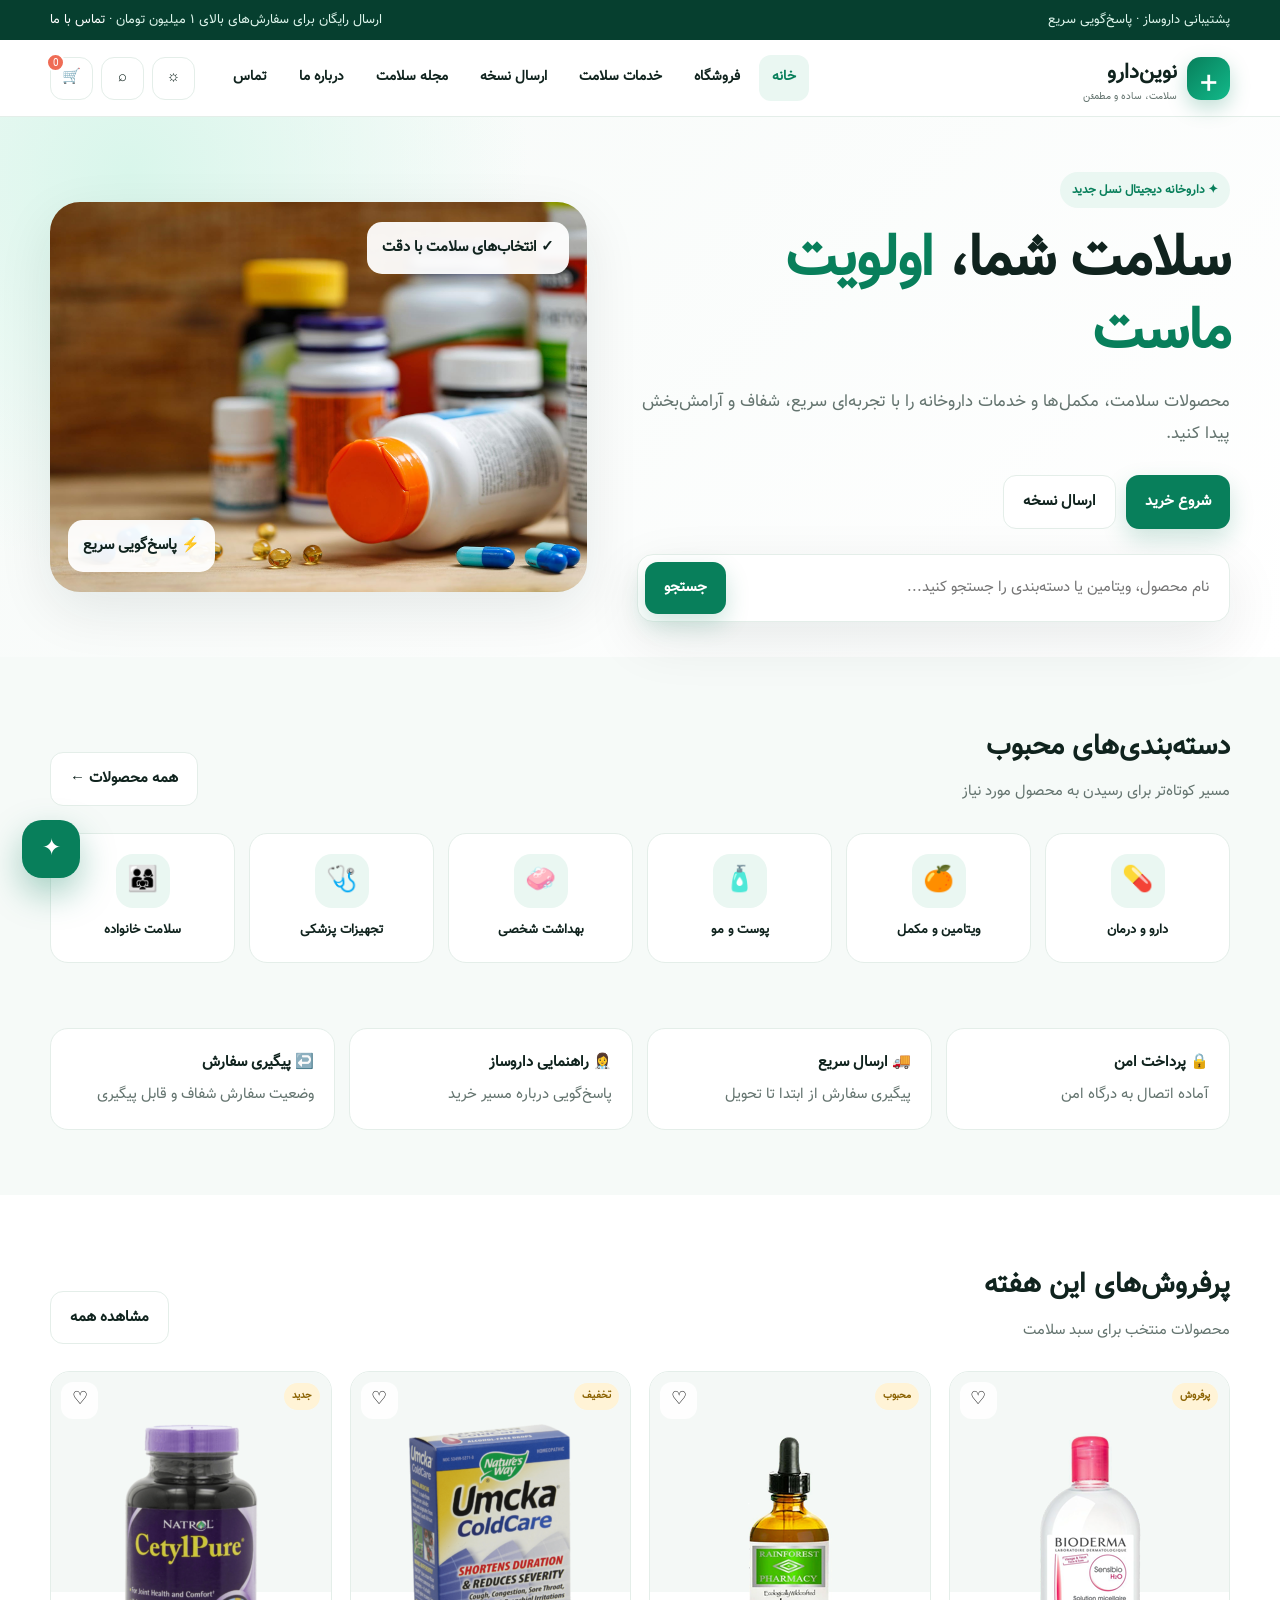
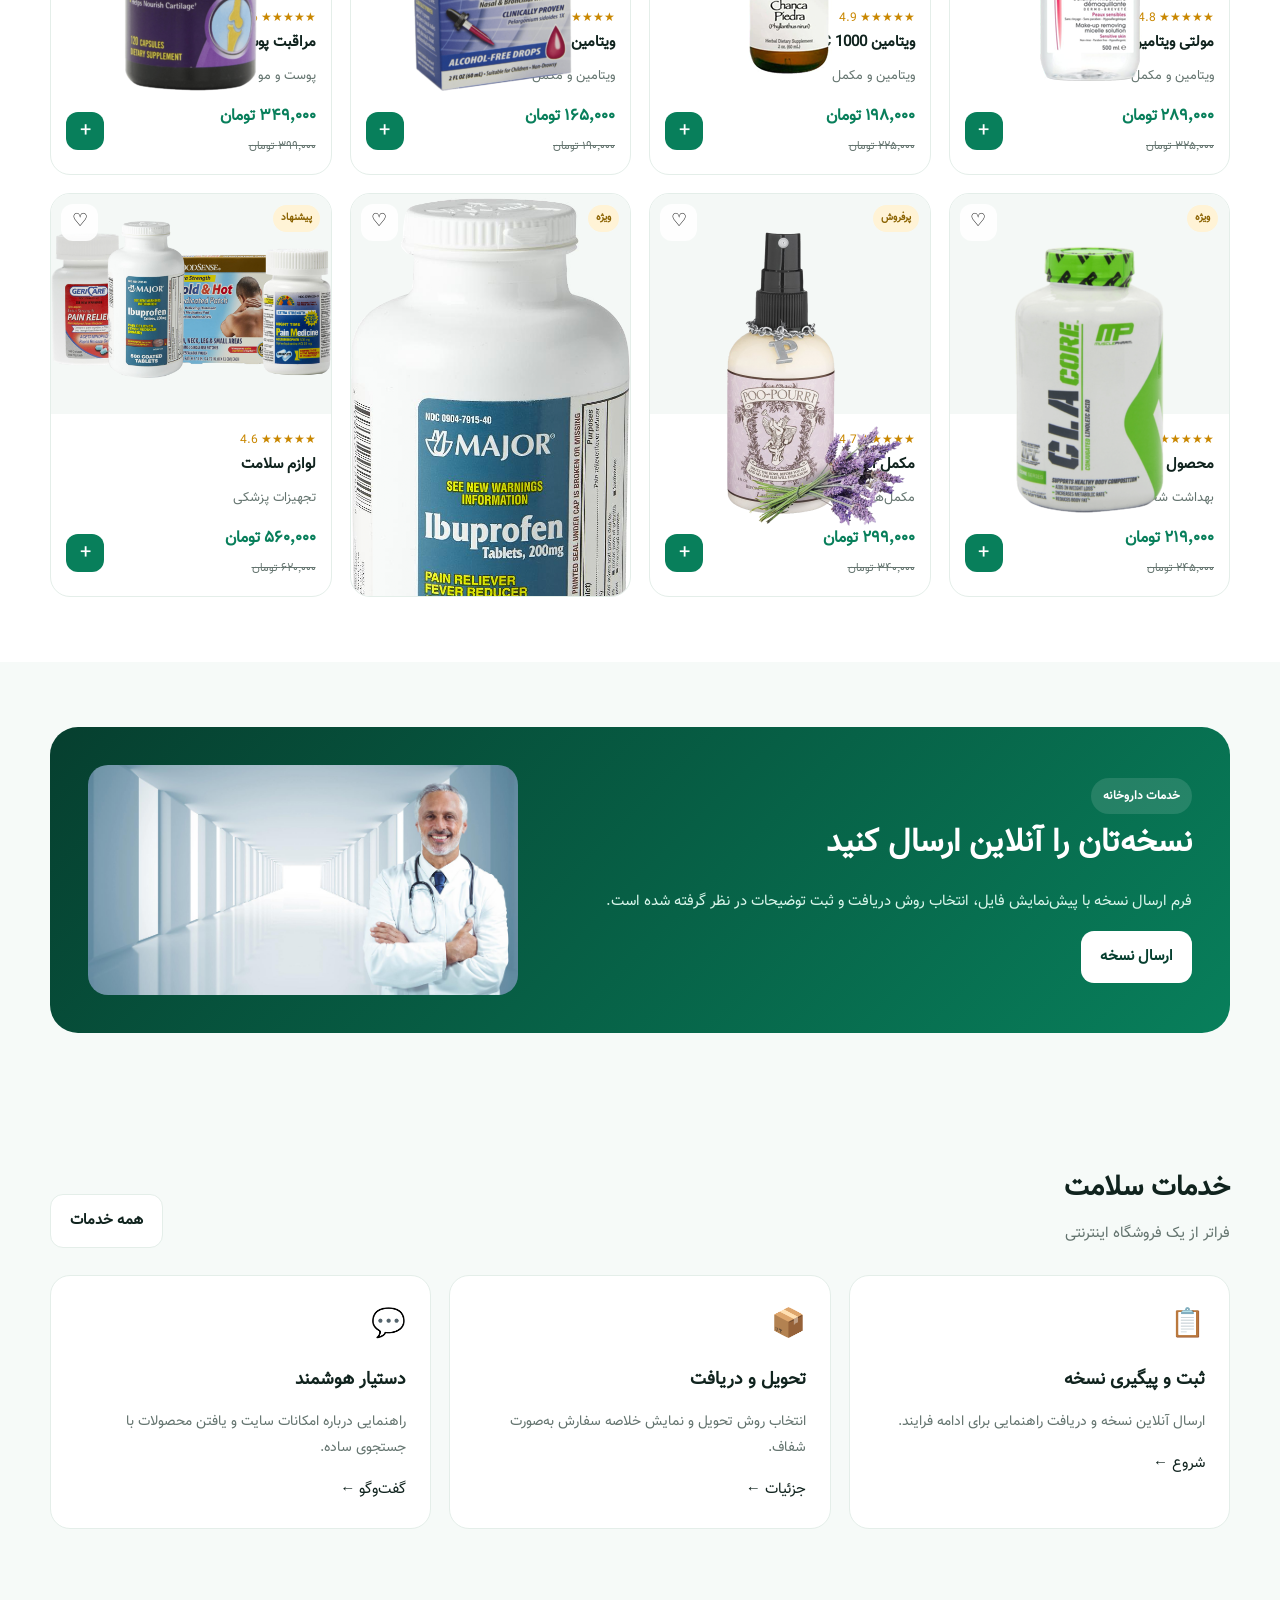
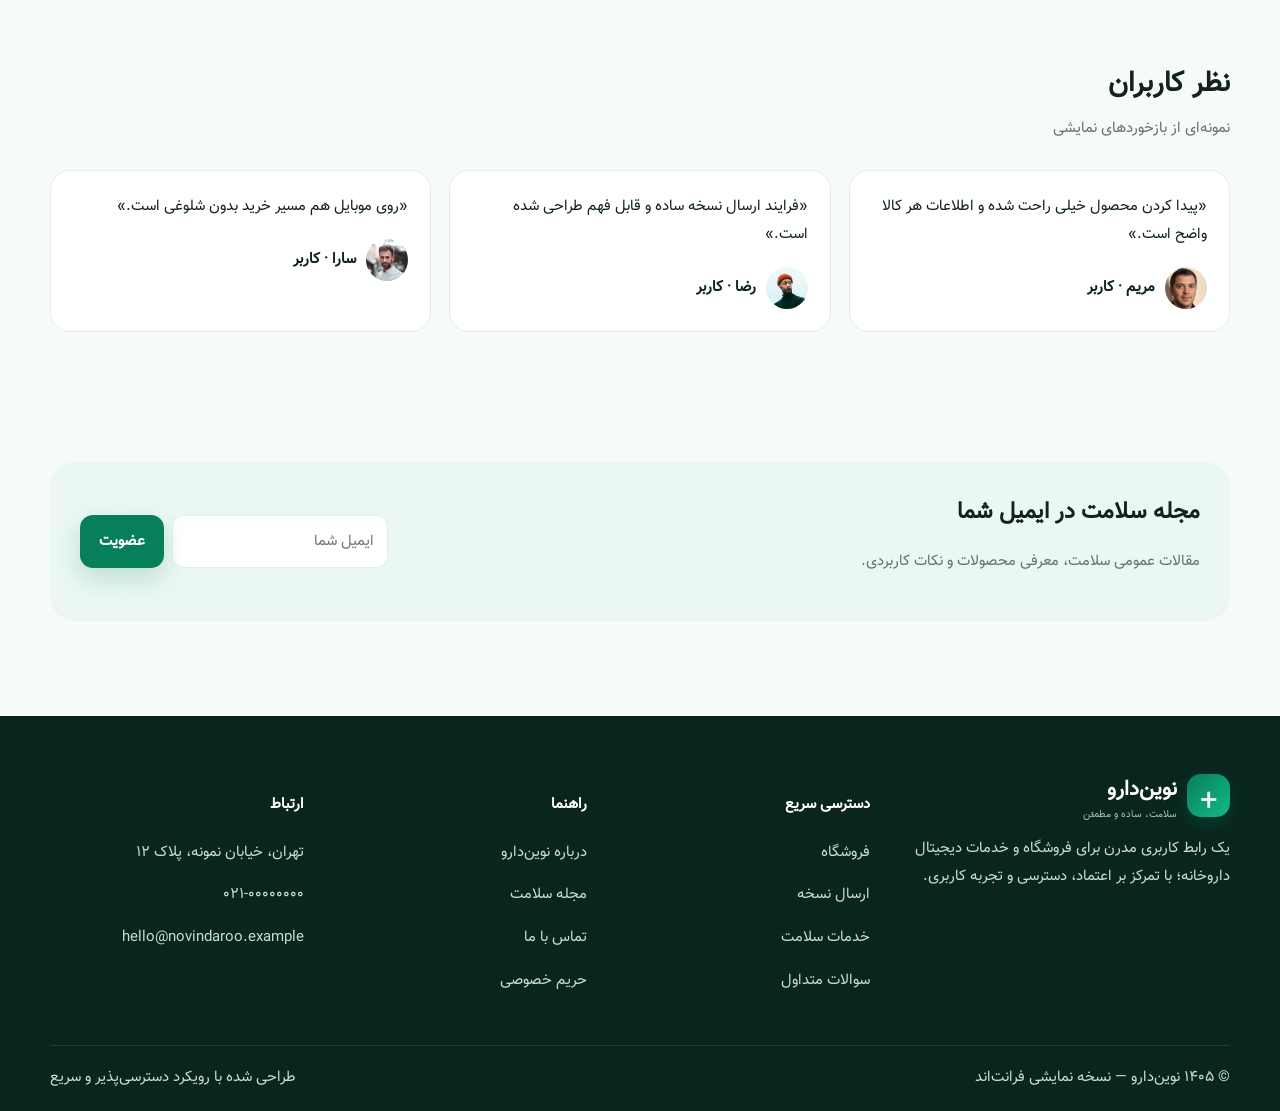
==== commit b0aa0405: "redesign redesign" ====
--- a/index.html
+++ b/index.html
@@ -1,354 +1,45 @@
-<!DOCTYPE html>
-<html lang="en">
+<!doctype html>
+<html lang="fa" dir="rtl">
 <head>
-	<meta charset="utf-8">
-	<meta http-equiv="X-UA-Compatible" content="IE=edge">
-	<meta name="viewport" content="width=device-width, initial-scale=1">
-	<title>صفحه اصلی</title>
-
-	<!-- CSS Styles -->
-	<link href="https://fonts.googleapis.com/css?family=Rubik:400,700|Crimson+Text:400,400i" rel="stylesheet">
-	<link rel="stylesheet" href="fonts/icomoon/style.css">
-
-	<link rel="stylesheet" href="css/bootstrap.min.css">
-	<link rel="stylesheet" href="css/magnific-popup.css">
-	<link rel="stylesheet" href="css/jquery-ui.css">
-	<link rel="stylesheet" href="css/owl.carousel.min.css">
-	<link rel="stylesheet" href="css/owl.theme.default.min.css">
-
-	<link rel="stylesheet" href="css/aos.css">
-	<link rel="stylesheet" href="css/style.css">
-</head>
-<body class="rtl">
-	<div class="site-wrap">
-		<div class="site-navbar py-2">
-			<!-- Start Search Box -->
-			<div class="search-wrap">
-				<div class="container">
-					<a href="#" class="search-close js-search-close"><span class="icon-close2"></span></a>
-					<form action="#" method="post">
-						<input type="text" class="form-control" placeholder="جستجو کنید...">
-					</form>
-				</div>
-			</div>
-			<!-- End Search Box -->
-
-			<!-- Start Navbar Section -->
-			<div class="container">
-				<div class="d-flex align-items-center justify-content-between">
-					<div class="logo">
-						<div class="site-logo">
-							<a href="index.html" class="js-logo-clone"> novindaroo</a>
-						</div>
-					</div>
-					<div class="main-nav d-none d-lg-block">
-						<nav class="site-navigation text-right text-md-center" role="navigation">
-							<ul class="site-menu js-clone-nav d-none d-lg-block">
-								<li class="active"><a href="index.html">صفحه نخست</a></li>
-								<li><a href="shop.html">محصولات</a></li>
-								<li class="has-children">
-									<a href="#">منوی کشویی</a>
-									<ul class="dropdown">
-										<li><a href="#">دارو ها</a></li>
-										<li class="has-children">
-											<a href="#">ویتامین ها</a>
-											<ul class="dropdown">
-												<li><a href="#">ویتامین C</a></li>
-												<li><a href="#">ویتامین D</a></li>
-												<li><a href="#">ویتامین A</a></li>
-											</ul>
-										</li>
-										<li><a href="#">لوازم بهداشتی</a></li>
-										<li><a href="#">لوازم آرایشی</a></li>
-
-									</ul>
-								</li>
-								<li><a href="about.html">درباره ما</a></li>
-								<li><a href="contact.html">تماس با ما</a></li>
-							</ul>
-						</nav>
-					</div>
-					<div class="icons">
-						<a href="#" class="icons-btn d-inline-block js-search-open"><span class="icon-search"></span></a>
-						<a href="cart.html" class="icons-btn d-inline-block bag">
-							<span class="icon-shopping-bag"></span>
-							<span class="number">2</span>
-						</a>
-						<a href="#" class="site-menu-toggle js-menu-toggle ml-3 d-inline-block d-lg-none"><span class="icon-menu"></span></a>
-					</div>
-				</div>
-			</div>
-			<!-- End Navbar Section -->
-		</div>
-
-		<!-- Start Heading Section -->
-		<div class="site-blocks-cover" style="background-image: url('images/hero_1.jpg');">
-			<div class="container">
-				<div class="row">
-					<div class="col-lg-7 mx-auto order-lg-2 align-self-center">
-						<div class="site-block-cover-content text-center">
-							<h2 class="sub-title">دارو های جدیده همه روزه</h2>
-							<h1>به نوین دارو خوش امدید</h1>
-							<p>
-								<a href="#" class="btn btn-primary py-3">مشاهده محصولات</a>
-							</p>
-						</div>
-					</div>
-				</div>
-			</div>
-		</div>
-		<!-- End Heading Section -->
-
-		<!-- Start Boxes Section -->
-		<div class="site-section">
-			<div class="container">
-				<div class="row align-items-stretch section-overlap">
-					<div class="col-md-6 col-lg-4 mb-4 mb-lg-0">
-						<div class="banner-wrap bg-primary h-100">
-							<a href="#" class="h-100">
-								<h5>ارسال رایگان</h5>
-								<p>
-									به تمامی نقاط کشور
-									<strong>شما برای ارسال محصولات هیچ هزینه ای نمی پردازید.</strong>
-								</p>
-							</a>
-						</div>
-					</div>
-					<div class="col-md-6 col-lg-4 mb-4 mb-lg-0">
-						<div class="banner-wrap h-100">
-							<a href="#" class="h-100">
-								<h5>تخفیف های فصلی</h5>
-								<p>
-									تا 50% تخفیف
-									<strong>از تخفیف های ویژه فصلی برخوردار شوید.</strong>
-								</p>
-							</a>
-						</div>
-					</div>
-					<div class="col-md-6 col-lg-4 mb-4 mb-lg-0">
-						<div class="banner-wrap bg-warning h-100">
-							<a href="#" class="h-100">
-								<h5>خرید به صورت آنلاین</h5>
-								<p>
-									بدون محدودیت زمانی
-									<strong>از طریق تمامی کارت های عضو شتاب خرید خود را انجام دهید.</strong>
-								</p>
-							</a>
-						</div>
-					</div>
-				</div>
-			</div>
-		</div>
-		<!-- End Boxes Section -->
-
-		<!-- Start Popular Products Section -->
-		<div class="site-section">
-			<div class="container">
-				<div class="row">
-					<div class="title-section text-center col-12">
-						<h2 class="text-uppercase">محصولات پرفروش</h2>
-					</div>
-				</div>
-				<div class="row">
-					<div class="col-sm-6 col-lg-4 text-center item mb-4">
-						<span class="tag">فروش ویژه</span>
-						<a href="shop-single.html"> <img src="images/product_01.png" alt="Image"></a>
-						<h3 class="text-dark"><a href="shop-single.html">داروی Bioderma</a></h3>
-						<p class="price">هزار تومان 55</p>
-					</div>
-					<div class="col-sm-6 col-lg-4 text-center item mb-4">
-						<a href="shop-single.html"> <img src="images/product_02.png" alt="Image"></a>
-						<h3 class="text-dark"><a href="shop-single.html">داروی Chanca Piedra</a></h3>
-						<p class="price">هزار تومان 35</p>
-					</div>
-					<div class="col-sm-6 col-lg-4 text-center item mb-4">
-						<a href="shop-single.html"> <img src="images/product_03.png" alt="Image"></a>
-						<h3 class="text-dark"><a href="shop-single.html">داروی Umcka Cold Care</a></h3>
-						<p class="price">هزار تومان 42</p>
-					</div>
-					<div class="col-sm-6 col-lg-4 text-center item mb-4">
-						<a href="shop-single.html"> <img src="images/product_04.png" alt="Image"></a>
-						<h3 class="text-dark"><a href="shop-single.html">داروی Cetyl Pure</a></h3>
-						<p class="price">هزار تومان 12</p>
-					</div>
-					<div class="col-sm-6 col-lg-4 text-center item mb-4">
-						<a href="shop-single.html"> <img src="images/product_05.png" alt="Image"></a>
-						<h3 class="text-dark"><a href="shop-single.html">داروی CLA Core</a></h3>
-						<p class="price">هزار تومان 25</p>
-					</div>
-					<div class="col-sm-6 col-lg-4 text-center item mb-4">
-						<span class="tag">فروش ویژه</span>
-						<a href="shop-single.html"> <img src="images/product_06.png" alt="Image"></a>
-						<h3 class="text-dark"><a href="shop-single.html">داروی Poo Pourri</a></h3>
-						<p class="price">هزار تومان 85</p>
-					</div>
-				</div>
-				<div class="row mt-5">
-					<div class="col-12 text-center">
-						<a href="shop.html" class="btn btn-primary py-3">مشاهده همه محصولات</a>
-					</div>
-				</div>
-			</div>
-		</div>
-		<!-- End Popular Products Section -->
-
-		<!-- Start New Products Section -->
-		<div class="site-section bg-light">
-			<div class="container">
-				<div class="row">
-					<div class="title-section text-center col-12">
-						<h2 class="text-uppercase">جدیدترین محصولات</h2>
-					</div>
-				</div>
-				<div class="row">
-					<div class="col-md-12 block-3 products-wrap">
-						<div class="nonloop-block-3 owl-carousel">
-							<div class="text-center item mb-4">
-								<a href="shop-single.html"> <img src="images/product_03.png" alt="Image"></a>
-								<h3 class="text-dark"><a href="shop-single.html">داروی Umcka Care</a></h3>
-								<p class="price">110 هزار تومان</p>
-							</div>
-							<div class="text-center item mb-4">
-								<a href="shop-single.html"> <img src="images/product_01.png" alt="Image"></a>
-								<h3 class="text-dark"><a href="shop-single.html">داروی Umcka Cold</a></h3>
-								<p class="price">90 هزار تومان</p>
-							</div>
-							<div class="text-center item mb-4">
-								<a href="shop-single.html"> <img src="images/product_02.png" alt="Image"></a>
-								<h3 class="text-dark"><a href="shop-single.html">داروی Cold Care</a></h3>
-								<p class="price">190 هزار تومان</p>
-							</div>
-							<div class="text-center item mb-4">
-								<a href="shop-single.html"> <img src="images/product_04.png" alt="Image"></a>
-								<h3 class="text-dark"><a href="shop-single.html">داروی Umcka Cold Care</a></h3>
-								<p class="price">80 هزار تومان</p>
-							</div>
-						</div>
-					</div>
-				</div>
-			</div>
-		</div>
-		<!-- End New Products Section -->
-
-		<!-- Start Testimonials Section -->
-		<div class="site-section">
-			<div class="container">
-				<div class="row">
-					<div class="title-section text-center col-12">
-						<h2 class="text-uppercase">نظرات مشتریان</h2>
-					</div>
-				</div>
-				<div class="row">
-					<div class="col-md-12 block-3 products-wrap">
-						<div class="nonloop-block-3 no-direction owl-carousel">
-								<blockquote>
-									<img src="images/person_2.jpg" alt="Image" class="img-fluid w-25 mb-4 rounded-circle">
-									<p>لورم ایپسوم متن ساختگی با تولید سادگی نامفهوم از صنعت چاپ و با استفاده از طراحان گرافیک است. چاپگرها و متون بلکه روزنامه و مجله در ستون و سطرآنچنان که لازم است و برای شرایط فعلی تکنولوژی مورد نیاز و کاربردهای متنوع با هدف بهبود ابزارهای کاربردی می باشد.</p>
-								</blockquote>
-								<p>&mdash; مهدی شرافت</p>
-							</div>
-							<div class="testimony">
-								<blockquote>
-									<img src="images/person_3.jpg" alt="Image" class="img-fluid w-25 mb-4 rounded-circle">
-									<p>لورم ایپسوم متن ساختگی با تولید سادگی نامفهوم از صنعت چاپ و با استفاده از طراحان گرافیک است. چاپگرها و متون بلکه روزنامه و مجله در ستون و سطرآنچنان که لازم است و برای شرایط فعلی تکنولوژی مورد نیاز و کاربردهای متنوع با هدف بهبود ابزارهای کاربردی می باشد.</p>
-								</blockquote>
-								<p>&mdash; اشکان مطاعی</p>
-							</div>
-							<div class="testimony">
-								<blockquote>
-									<img src="images/person_4.jpg" alt="Image" class="img-fluid w-25 mb-4 rounded-circle">
-									<p>لورم ایپسوم متن ساختگی با تولید سادگی نامفهوم از صنعت چاپ و با استفاده از طراحان گرافیک است. چاپگرها و متون بلکه روزنامه و مجله در ستون و سطرآنچنان که لازم است و برای شرایط فعلی تکنولوژی مورد نیاز و کاربردهای متنوع با هدف بهبود ابزارهای کاربردی می باشد.</p>
-								</blockquote>
-								<p>&mdash; امیر خسروی</p>
-							</div>
-						</div>
-					</div>
-				</div>
-			</div>
-		</div>
-		<!-- End Testimonials Section -->
-
-		<!-- Start Bottom Banner Section -->
-		<div class="site-section bg-secondary bg-image" style="background-image: url('images/bg_2.jpg');">
-			<div class="container">
-				<div class="row align-items-stretch">
-					<div class="col-lg-6 mb-5 mb-lg-0">
-						<a href="#" class="banner-1 h-100 d-flex" style="background-image: url('images/bg_1.jpg');">
-							<div class="banner-1-inner align-self-center">
-								<h2>محصولات تخصصی</h2>
-								<p>لورم ایپسوم متن ساختگی با تولید سادگی نامفهوم از صنعت چاپ و با استفاده از طراحان گرافیک است.</p>
-							</div>
-						</a>
-					</div>
-					<div class="col-lg-6 mb-5 mb-lg-0">
-						<a href="#" class="banner-1 h-100 d-flex" style="background-image: url('images/bg_2.jpg');">
-							<div class="banner-1-inner ml-auto  align-self-center">
-								<h2>مورد تایید متخصصان</h2>
-								<p>لورم ایپسوم متن ساختگی با تولید سادگی نامفهوم از صنعت چاپ و با استفاده از طراحان گرافیک است.</p>
-							</div>
-						</a>
-					</div>
-				</div>
-			</div>
-		</div>
-		<!-- End Bottom Banner Section -->
-
-		<!-- Start Footer Section -->
-		<footer class="site-footer">
-			<div class="container">
-				<div class="row">
-					<div class="col-md-6 col-lg-3 mb-4 mb-lg-0">
-						<div class="block-7">
-							<h3 class="footer-heading mb-4">درباره ما</h3>
-							<p>لورم ایپسوم متن ساختگی با تولید سادگی نامفهوم از صنعت چاپ و با استفاده از طراحان گرافیک است.</p>
-						</div>
-					</div>
-					<div class="col-lg-3 mx-auto mb-5 mb-lg-0">
-						<h3 class="footer-heading mb-4">دسترسی سریع</h3>
-						<ul class="list-unstyled">
-							<li><a href="#">دارو ها</a></li>
-							<li><a href="#">ویتامین ها</a></li>
-							<li><a href="#">لوازم ارایشی</a></li>
-							<li><a href="#">لوازم بهداشتی</a></li>
-						</ul>
-					</div>
-					<div class="col-md-6 col-lg-3">
-						<div class="block-5 mb-5">
-							<h3 class="footer-heading mb-4">اطلاعات تماس</h3>
-							<ul class="list-unstyled">
-								<li class="address">پرند بلوار ابن سینا</li>
-								<li class="phone"><a href="tel://02156953415">02156953415</a></li>
-								<li class="email">ashkan.matai@yahoo.com</li>
-							</ul>
-						</div>
-					</div>
-				</div>
-				<div class="row pt-5 mt-5 text-center">
-					<div class="col-md-12">
-						<p>
-							<!-- Link back to Colorlib can't be removed. Template is licensed under CC BY 3.0. -->
-							Copyright &copy;
-							<script>document.write(new Date().getFullYear());</script> All rights reserved | This template is made with <i class="icon-heart" aria-hidden="true"></i> by <a href="https://colorlib.com" target="_blank"class="text-primary">Colorlib</a>
-							<!-- Link back to Colorlib can't be removed. Template is licensed under CC BY 3.0. -->
-							<br>
-							فارسی و راست چین شده با <i class="icon-heart" aria-hidden="true"></i> توسط <a href="http://pharma2019.com" target="_blank" class="text-primary">ashkan2019.com</a>
-						</p>
-					</div>
-
-				</div>
-			</div>
-		</footer>
-		<!-- End Footer Section -->
-	</div>
-
-	<!-- Scripts -->
-	<script src="js/jquery-3.3.1.min.js"></script>
-	<script src="js/jquery-ui.js"></script>
-	<script src="js/popper.min.js"></script>
-	<script src="js/bootstrap.min.js"></script>
-	<script src="js/owl.carousel.min.js"></script>
-	<script src="js/jquery.magnific-popup.min.js"></script>
-	<script src="js/aos.js"></script>
-	<script src="js/scripts.js"></script>
-</body><!-- This template has been downloaded from Webrubik.com -->
-</html>
+<meta charset="utf-8">
+<meta name="viewport" content="width=device-width,initial-scale=1,viewport-fit=cover">
+<title>داروخانه آنلاین و فروشگاه محصولات سلامت | نوین‌دارو</title>
+<meta name="description" content="نوین‌دارو؛ فروشگاه آنلاین محصولات سلامت، ویتامین، مکمل و خدمات دیجیتال داروخانه با تجربه‌ای سریع و قابل اعتماد.">
+<meta name="theme-color" content="#087f5b">
+<link rel="icon" href="assets/favicon.svg">
+<link rel="stylesheet" href="css/style.css">
+<link rel="canonical" href="index.html">
+<meta property="og:title" content="داروخانه آنلاین و فروشگاه محصولات سلامت | نوین‌دارو"><meta property="og:description" content="نوین‌دارو؛ فروشگاه آنلاین محصولات سلامت، ویتامین، مکمل و خدمات دیجیتال داروخانه با تجربه‌ای سریع و قابل اعتماد."><meta property="og:type" content="website">
+<script type="application/ld+json">{"@context":"https://schema.org","@type":"Pharmacy","name":"نوین‌دارو","description":"فروشگاه و خدمات آنلاین سلامت نوین‌دارو","url":"index.html","telephone":"+98-21-00000000"}</script>
+</head><body>
+<a class="skip" href="#main">پرش به محتوای اصلی</a>
+<div class="topbar"><div class="container"><span>پشتیبانی داروساز · پاسخ‌گویی سریع</span><span class="optional">ارسال رایگان برای سفارش‌های بالای ۱ میلیون تومان · <a href="tel:+982100000000">تماس با ما</a></span></div></div>
+<header class="header"><div class="container nav">
+<a class="brand" href="index.html"><span class="brand-mark"></span><span>نوین‌دارو<small>سلامت، ساده و مطمئن</small></span></a>
+<nav class="menu" aria-label="منوی اصلی">
+<a class="active" href="index.html">خانه</a><a class="" href="shop.html">فروشگاه</a><a class="" href="services.html">خدمات سلامت</a><a href="prescription.html">ارسال نسخه</a><a class="" href="blog.html">مجله سلامت</a><a href="about.html">درباره ما</a><a href="contact.html">تماس</a>
+</nav>
+<div class="actions">
+<button class="icon-btn hide-mobile" id="themeToggle" aria-label="تغییر تم">☼</button>
+<a class="icon-btn" href="shop.html" aria-label="جستجوی محصولات">⌕</a>
+<a class="icon-btn" href="cart.html" aria-label="سبد خرید">🛒<span class="count cart-count">0</span></a>
+<button class="icon-btn menu-toggle" id="menuToggle" aria-label="منوی موبایل">☰</button>
+</div></div>
+<div id="mobileMenu" style="display:none" class="container"><nav class="menu" style="display:flex;flex-direction:column;align-items:stretch;padding:10px 0"><a href="index.html">خانه</a><a href="shop.html">فروشگاه</a><a href="services.html">خدمات سلامت</a><a href="prescription.html">ارسال نسخه</a><a href="blog.html">مجله سلامت</a><a href="faq.html">سوالات متداول</a><a href="contact.html">تماس با ما</a></nav></div>
+</header><main id="main"><section class="hero"><div class="container hero-grid"><div><span class="eyebrow">✦ داروخانه دیجیتال نسل جدید</span><h1>سلامت شما، <span>اولویت ماست</span></h1><p>محصولات سلامت، مکمل‌ها و خدمات داروخانه را با تجربه‌ای سریع، شفاف و آرامش‌بخش پیدا کنید.</p><div class="hero-actions"><a class="btn btn-primary" href="shop.html">شروع خرید</a><a class="btn btn-outline" href="prescription.html">ارسال نسخه</a></div><div class="search-wrap"><form class="searchbar" action="shop.html"><input id="globalSearch" name="q" autocomplete="off" placeholder="نام محصول، ویتامین یا دسته‌بندی را جستجو کنید..." aria-label="جستجوی محصولات"><button class="btn btn-primary">جستجو</button></form><div id="searchResults" class="result-list"></div></div></div><div class="hero-card"><img src="images/hero_1.jpg" alt="فضای سلامت و مراقبت" fetchpriority="high"><div class="floating float-1">✓ انتخاب‌های سلامت با دقت</div><div class="floating float-2">⚡ پاسخ‌گویی سریع</div></div></div></section>
+<section class="section"><div class="container"><div class="section-head"><div><h2>دسته‌بندی‌های محبوب</h2><p>مسیر کوتاه‌تر برای رسیدن به محصول مورد نیاز</p></div><a class="btn btn-outline" href="shop.html">همه محصولات ←</a></div><div class="categories"><a class="cat" href="shop.html?cat=دارو"><div class="cat-icon">💊</div><strong>دارو و درمان</strong></a><a class="cat" href="shop.html"><div class="cat-icon">🍊</div><strong>ویتامین و مکمل</strong></a><a class="cat" href="shop.html"><div class="cat-icon">🧴</div><strong>پوست و مو</strong></a><a class="cat" href="shop.html"><div class="cat-icon">🧼</div><strong>بهداشت شخصی</strong></a><a class="cat" href="shop.html"><div class="cat-icon">🩺</div><strong>تجهیزات پزشکی</strong></a><a class="cat" href="shop.html"><div class="cat-icon">👨‍👩‍👧</div><strong>سلامت خانواده</strong></a></div></div></section>
+<section class="section" style="padding-top:0"><div class="container"><div class="trust"><div class="trust-item"><b>🔒 پرداخت امن</b><span class="muted">آماده اتصال به درگاه امن</span></div><div class="trust-item"><b>🚚 ارسال سریع</b><span class="muted">پیگیری سفارش از ابتدا تا تحویل</span></div><div class="trust-item"><b>👩‍⚕️ راهنمایی داروساز</b><span class="muted">پاسخ‌گویی درباره مسیر خرید</span></div><div class="trust-item"><b>↩️ پیگیری سفارش</b><span class="muted">وضعیت سفارش شفاف و قابل پیگیری</span></div></div></div></section>
+<section class="section" style="background:var(--surface)"><div class="container"><div class="section-head"><div><h2>پرفروش‌های این هفته</h2><p>محصولات منتخب برای سبد سلامت</p></div><a href="shop.html" class="btn btn-outline">مشاهده همه</a></div><div class="product-grid"></div></div></section>
+<section class="section"><div class="container"><div class="promo"><div><span class="eyebrow" style="background:rgba(255,255,255,.12);color:#fff">خدمات داروخانه</span><h2>نسخه‌تان را آنلاین ارسال کنید</h2><p>فرم ارسال نسخه با پیش‌نمایش فایل، انتخاب روش دریافت و ثبت توضیحات در نظر گرفته شده است.</p><a class="btn" style="background:#fff;color:#063f2f" href="prescription.html">ارسال نسخه</a></div><img src="images/bg_2.jpg" alt="خدمات سلامت" style="width:100%;height:230px;object-fit:cover;border-radius:20px"></div></div></section>
+<section class="section"><div class="container"><div class="section-head"><div><h2>خدمات سلامت</h2><p>فراتر از یک فروشگاه اینترنتی</p></div><a href="services.html" class="btn btn-outline">همه خدمات</a></div><div class="service-grid"><div class="service"><span class="service-icon">📋</span><h3>ثبت و پیگیری نسخه</h3><p>ارسال آنلاین نسخه و دریافت راهنمایی برای ادامه فرایند.</p><a href="prescription.html">شروع ←</a></div><div class="service"><span class="service-icon">📦</span><h3>تحویل و دریافت</h3><p>انتخاب روش تحویل و نمایش خلاصه سفارش به‌صورت شفاف.</p><a href="services.html">جزئیات ←</a></div><div class="service"><span class="service-icon">💬</span><h3>دستیار هوشمند</h3><p>راهنمایی درباره امکانات سایت و یافتن محصولات با جستجوی ساده.</p><a href="#chat">گفت‌وگو ←</a></div></div></div></section>
+<section class="section"><div class="container"><div class="section-head"><div><h2>نظر کاربران</h2><p>نمونه‌ای از بازخوردهای نمایشی</p></div></div><div class="testimonials"><div class="quote">«پیدا کردن محصول خیلی راحت شده و اطلاعات هر کالا واضح است.»<div class="person"><img class="avatar" src="images/person_1.jpg" alt=""><b>مریم · کاربر</b></div></div><div class="quote">«فرایند ارسال نسخه ساده و قابل فهم طراحی شده است.»<div class="person"><img class="avatar" src="images/person_2.jpg" alt=""><b>رضا · کاربر</b></div></div><div class="quote">«روی موبایل هم مسیر خرید بدون شلوغی است.»<div class="person"><img class="avatar" src="images/person_3.jpg" alt=""><b>سارا · کاربر</b></div></div></div></div></section>
+<section class="section"><div class="container newsletter"><div><h2 style="margin:0">مجله سلامت در ایمیل شما</h2><p class="muted">مقالات عمومی سلامت، معرفی محصولات و نکات کاربردی.</p></div><form id="newsletter" class="inline-form"><input class="field" type="email" required placeholder="ایمیل شما" aria-label="ایمیل"><button class="btn btn-primary">عضویت</button></form></div></section></main><footer class="footer"><div class="container footer-grid">
+<div><a class="brand" href="index.html" style="color:#fff"><span class="brand-mark"></span><span>نوین‌دارو<small style="color:#9dc2b5">سلامت، ساده و مطمئن</small></span></a><p>یک رابط کاربری مدرن برای فروشگاه و خدمات دیجیتال داروخانه؛ با تمرکز بر اعتماد، دسترسی و تجربه کاربری.</p></div>
+<div><h4>دسترسی سریع</h4><p><a href="shop.html">فروشگاه</a></p><p><a href="prescription.html">ارسال نسخه</a></p><p><a href="services.html">خدمات سلامت</a></p><p><a href="faq.html">سوالات متداول</a></p></div>
+<div><h4>راهنما</h4><p><a href="about.html">درباره نوین‌دارو</a></p><p><a href="blog.html">مجله سلامت</a></p><p><a href="contact.html">تماس با ما</a></p><p><a href="#">حریم خصوصی</a></p></div>
+<div><h4>ارتباط</h4><p>تهران، خیابان نمونه، پلاک ۱۲</p><p><a href="tel:+982100000000">۰۲۱-۰۰۰۰۰۰۰۰</a></p><p><a href="mailto:hello@novindaroo.example">hello@novindaroo.example</a></p></div>
+</div><div class="container footer-bottom"><span>© ۱۴۰۵ نوین‌دارو — نسخه نمایشی فرانت‌اند</span><span>طراحی شده با رویکرد دسترسی‌پذیر و سریع</span></div></footer>
+<div class="chat" id="chat"><div class="chat-panel"><div class="chat-head"><strong>دستیار نوین‌دارو</strong><small>پاسخ‌گوی محصولات و راهنمای سایت</small></div><div class="chat-body" id="chatBody"><div class="msg bot">سلام! درباره محصولات، ارسال نسخه یا خدمات سایت چه کمکی می‌خواهید؟</div></div><form class="chat-input" id="chatForm"><input id="chatInput" aria-label="پیام" placeholder="مثلاً: ارسال نسخه چطور است؟"><button class="btn btn-primary" style="padding:8px 12px">ارسال</button></form></div><button class="chat-fab" id="chatFab" aria-label="باز کردن دستیار">✦</button></div>
+<div class="toast" id="toast"></div>
+<div class="mobile-bar"><a href="shop.html" class="btn btn-outline">فروشگاه</a><a href="prescription.html" class="btn btn-primary">ارسال نسخه</a></div>
+<script src="js/app.js" defer></script></body></html>
--- a/css/style.css
+++ b/css/style.css
@@ -1,1574 +1,6 @@
-/* CSS Document */
-@charset "UTF-8";
 
-@font-face {
-    font-family: 'Vazir';
-    src: url('../fonts/Vazir.eot');
-    src: local('../fonts/Vazir'), url('../fonts/Vazir.woff') format('woff'), url('../fonts/Vazir.ttf') format('truetype');
-}
+@font-face{font-family:Vazir;src:url('../fonts/Vazir.woff2') format('woff2');font-display:swap}
+:root{--primary:#087f5b;--primary-2:#0aa77a;--ink:#10231e;--muted:#64746f;--bg:#f6faf8;--surface:#fff;--line:#e4eee9;--soft:#eaf7f2;--accent:#f3b63f;--danger:#c24141;--shadow:0 18px 55px rgba(16,35,30,.09);--radius:20px}
+*{box-sizing:border-box}html{scroll-behavior:smooth}body{margin:0;background:var(--bg);color:var(--ink);font-family:Vazir,Tahoma,sans-serif;line-height:1.85;font-size:15px}body.dark{--ink:#edf8f4;--muted:#a7bbb4;--bg:#0c1714;--surface:#12211d;--line:#233a33;--soft:#17352c;--shadow:0 18px 55px rgba(0,0,0,.2)}a{color:inherit;text-decoration:none}button,input,select,textarea{font:inherit}button{cursor:pointer}.container{width:min(1180px,calc(100% - 32px));margin:auto}.skip{position:absolute;top:-100px;right:10px;background:#000;color:#fff;padding:10px 15px;z-index:9999}.skip:focus{top:10px}.topbar{background:#063f2f;color:#dff6ed;font-size:13px}.topbar .container{display:flex;justify-content:space-between;gap:20px;padding:8px 0}.topbar a{color:#fff}.header{background:var(--surface);position:sticky;top:0;z-index:1000;border-bottom:1px solid var(--line);backdrop-filter:blur(16px)}.nav{height:76px;display:flex;align-items:center;gap:25px}.brand{display:flex;align-items:center;gap:10px;font-weight:900;font-size:21px;white-space:nowrap}.brand-mark{width:43px;height:43px;border-radius:14px;background:linear-gradient(135deg,var(--primary),#12b98a);display:grid;place-items:center;color:#fff;box-shadow:0 8px 20px rgba(8,127,91,.25)}.brand-mark:before{content:"+";font-size:31px;font-weight:500}.brand small{display:block;font-size:10px;color:var(--muted);font-weight:500;line-height:1}.menu{display:flex;align-items:center;gap:6px;margin-right:auto}.menu a{padding:10px 13px;border-radius:12px;font-weight:700;font-size:14px}.menu a:hover,.menu a.active{background:var(--soft);color:var(--primary)}.actions{display:flex;align-items:center;gap:8px}.icon-btn{width:43px;height:43px;border:1px solid var(--line);background:var(--surface);border-radius:13px;display:grid;place-items:center;position:relative;color:var(--ink)}.icon-btn:hover{border-color:var(--primary);color:var(--primary)}.count{position:absolute;top:-5px;left:-5px;min-width:19px;height:19px;border-radius:99px;background:#ef6c55;color:#fff;font-size:10px;display:grid;place-items:center;border:2px solid var(--surface)}.menu-toggle{display:none}.hero{padding:55px 0 35px;background:radial-gradient(circle at 10% 10%,#d9f6eb 0,transparent 32%),linear-gradient(135deg,var(--bg),var(--surface))}.hero-grid{display:grid;grid-template-columns:1.05fr .95fr;gap:50px;align-items:center}.eyebrow{display:inline-flex;gap:7px;align-items:center;color:var(--primary);background:var(--soft);border-radius:999px;padding:7px 12px;font-weight:800;font-size:12px}.hero h1{font-size:clamp(32px,5vw,58px);line-height:1.25;margin:17px 0 16px;letter-spacing:-1px}.hero h1 span{color:var(--primary)}.hero p{color:var(--muted);font-size:17px;max-width:650px}.hero-actions{display:flex;gap:10px;flex-wrap:wrap;margin:25px 0}.btn{border:0;border-radius:13px;padding:12px 19px;display:inline-flex;align-items:center;justify-content:center;gap:8px;font-weight:800;transition:.2s}.btn-primary{background:var(--primary);color:#fff;box-shadow:0 10px 25px rgba(8,127,91,.2)}.btn-primary:hover{background:#06684b;transform:translateY(-1px)}.btn-outline{background:var(--surface);border:1px solid var(--line);color:var(--ink)}.btn-outline:hover{border-color:var(--primary);color:var(--primary)}.hero-card{position:relative;min-height:390px;border-radius:30px;overflow:hidden;background:var(--soft);box-shadow:var(--shadow)}.hero-card img{width:100%;height:100%;min-height:390px;object-fit:cover;display:block}.floating{position:absolute;background:rgba(255,255,255,.94);color:#10231e;padding:12px 15px;border-radius:15px;box-shadow:var(--shadow);font-weight:800}.float-1{right:18px;top:20px}.float-2{left:18px;bottom:20px}.searchbar{margin-top:22px;background:var(--surface);border:1px solid var(--line);border-radius:16px;padding:7px;display:flex;max-width:700px;box-shadow:var(--shadow)}.searchbar input{flex:1;border:0;outline:0;background:transparent;padding:10px 13px;color:var(--ink)}.section{padding:65px 0}.section-head{display:flex;align-items:end;justify-content:space-between;gap:20px;margin-bottom:27px}.section-head h2{font-size:28px;margin:0}.section-head p{color:var(--muted);margin:5px 0 0}.categories{display:grid;grid-template-columns:repeat(6,1fr);gap:14px}.cat{background:var(--surface);border:1px solid var(--line);border-radius:18px;padding:20px 12px;text-align:center;transition:.2s}.cat:hover{transform:translateY(-4px);box-shadow:var(--shadow);border-color:transparent}.cat-icon{width:54px;height:54px;margin:0 auto 10px;border-radius:17px;background:var(--soft);display:grid;place-items:center;font-size:25px}.cat strong{display:block;font-size:13px}.trust{display:grid;grid-template-columns:repeat(4,1fr);gap:14px}.trust-item{background:var(--surface);border:1px solid var(--line);border-radius:18px;padding:20px}.trust-item b{display:block;margin-bottom:4px}.muted{color:var(--muted)}.product-grid{display:grid;grid-template-columns:repeat(4,1fr);gap:18px}.product{background:var(--surface);border:1px solid var(--line);border-radius:20px;overflow:hidden;position:relative;transition:.2s}.product:hover{transform:translateY(-4px);box-shadow:var(--shadow);border-color:transparent}.product-media{height:220px;background:#f4f8f6;position:relative;display:grid;place-items:center}.product-media img{width:100%;height:100%;object-fit:contain}.wish{position:absolute;top:10px;left:10px;width:37px;height:37px;border:0;border-radius:12px;background:rgba(255,255,255,.9);font-size:18px}.wish.active{color:#ef6c55}.badge{position:absolute;top:11px;right:11px;background:#fff3d6;color:#8b6200;border-radius:999px;padding:4px 8px;font-size:10px;font-weight:800}.product-body{padding:15px}.product-body h3{font-size:15px;margin:0 0 5px}.rating{font-size:12px;color:#c98700}.price{display:flex;align-items:center;justify-content:space-between;margin-top:12px}.price strong{color:var(--primary);font-size:16px}.mini-add{width:38px;height:38px;border:0;border-radius:12px;background:var(--primary);color:#fff;font-size:20px}.promo{border-radius:28px;background:linear-gradient(135deg,#063f2f,#087f5b);color:#fff;padding:38px;display:grid;grid-template-columns:1.5fr 1fr;gap:30px;align-items:center}.promo h2{font-size:32px;margin:0 0 10px}.promo p{color:#d9f6eb}.service-grid{display:grid;grid-template-columns:repeat(3,1fr);gap:18px}.service{background:var(--surface);border:1px solid var(--line);border-radius:20px;padding:24px}.service-icon{font-size:28px}.service h3{margin:12px 0 7px}.service p{color:var(--muted);font-size:14px}.testimonials{display:grid;grid-template-columns:repeat(3,1fr);gap:18px}.quote{background:var(--surface);border:1px solid var(--line);border-radius:20px;padding:22px}.quote .person{display:flex;gap:10px;align-items:center;margin-top:18px}.avatar{width:42px;height:42px;border-radius:50%;object-fit:cover}.newsletter{background:var(--soft);border-radius:25px;padding:30px;display:flex;align-items:center;justify-content:space-between;gap:20px}.inline-form{display:flex;gap:8px}.field{width:100%;padding:12px 13px;border:1px solid var(--line);background:var(--surface);color:var(--ink);border-radius:12px;outline:none}.field:focus{border-color:var(--primary);box-shadow:0 0 0 3px rgba(8,127,91,.1)}.footer{background:#09251d;color:#c7ddd6;padding:55px 0 20px;margin-top:30px}.footer-grid{display:grid;grid-template-columns:1.3fr 1fr 1fr 1fr;gap:30px}.footer h3,.footer h4{color:#fff}.footer a{color:#c7ddd6}.footer a:hover{color:#fff}.footer-bottom{border-top:1px solid rgba(255,255,255,.1);margin-top:35px;padding-top:18px;display:flex;justify-content:space-between}.page-hero{padding:48px 0;background:linear-gradient(135deg,var(--soft),var(--bg));border-bottom:1px solid var(--line)}.page-hero h1{margin:0 0 5px;font-size:38px}.crumb{color:var(--muted);font-size:13px}.shop-layout{display:grid;grid-template-columns:250px 1fr;gap:25px}.sidebar{background:var(--surface);border:1px solid var(--line);border-radius:18px;padding:20px;height:max-content;position:sticky;top:95px}.filter-group{padding-bottom:18px;margin-bottom:18px;border-bottom:1px solid var(--line)}.filter-group:last-child{border:0}.filter-group h3{font-size:14px;margin:0 0 10px}.check{display:flex;gap:8px;align-items:center;margin:7px 0;color:var(--muted);font-size:13px}.shop-tools{display:flex;justify-content:space-between;gap:12px;align-items:center;margin-bottom:18px}.select{border:1px solid var(--line);border-radius:12px;padding:10px;background:var(--surface);color:var(--ink)}.detail{display:grid;grid-template-columns:1fr 1fr;gap:45px}.detail-img{background:var(--surface);border:1px solid var(--line);border-radius:25px;display:grid;place-items:center;min-height:480px}.detail-img img{max-width:90%;max-height:440px;object-fit:contain}.detail h1{font-size:34px;margin:5px 0}.tabs{display:flex;gap:8px;border-bottom:1px solid var(--line);margin:30px 0 20px}.tab{padding:10px 15px;border:0;background:none;color:var(--muted)}.tab.active{color:var(--primary);font-weight:800;border-bottom:2px solid var(--primary)}.notice{background:#fff8e6;border:1px solid #f1d28a;color:#6f5311;padding:14px;border-radius:13px;font-size:13px}.cart-table{width:100%;border-collapse:collapse;background:var(--surface);border:1px solid var(--line);border-radius:18px;overflow:hidden}.cart-table th,.cart-table td{padding:15px;border-bottom:1px solid var(--line);text-align:right}.cart-product{display:flex;align-items:center;gap:12px}.cart-product img{width:65px;height:65px;object-fit:contain;background:#f4f8f6;border-radius:10px}.qty{display:inline-flex;border:1px solid var(--line);border-radius:10px;overflow:hidden}.qty button{border:0;background:transparent;width:32px}.qty input{width:40px;border:0;text-align:center;background:transparent;color:var(--ink)}.cart-layout{display:grid;grid-template-columns:1fr 340px;gap:25px}.summary{background:var(--surface);border:1px solid var(--line);border-radius:18px;padding:22px;height:max-content;position:sticky;top:95px}.sum-row{display:flex;justify-content:space-between;padding:9px 0}.sum-total{border-top:1px solid var(--line);margin-top:8px;padding-top:15px;font-size:18px;font-weight:900}.form-grid{display:grid;grid-template-columns:repeat(2,1fr);gap:15px}.form-group label{display:block;font-size:13px;font-weight:800;margin-bottom:6px}.full{grid-column:1/-1}.info-grid{display:grid;grid-template-columns:repeat(3,1fr);gap:18px}.info-card{background:var(--surface);border:1px solid var(--line);border-radius:18px;padding:22px}.faq{max-width:850px;margin:auto}.faq-item{background:var(--surface);border:1px solid var(--line);border-radius:15px;margin-bottom:10px;overflow:hidden}.faq-q{width:100%;padding:17px;border:0;background:transparent;color:var(--ink);display:flex;justify-content:space-between;text-align:right;font-weight:800}.faq-a{display:none;padding:0 17px 17px;color:var(--muted);font-size:14px}.faq-item.open .faq-a{display:block}.blog-grid{display:grid;grid-template-columns:repeat(3,1fr);gap:18px}.article{background:var(--surface);border:1px solid var(--line);border-radius:20px;overflow:hidden}.article img{width:100%;height:190px;object-fit:cover}.article-body{padding:18px}.tag{display:inline-block;color:var(--primary);background:var(--soft);padding:4px 8px;border-radius:99px;font-size:11px;font-weight:800}.upload{border:2px dashed #b9d8cd;border-radius:18px;padding:35px;text-align:center;background:var(--soft)}.chat{position:fixed;left:22px;bottom:22px;z-index:1500}.chat-fab{width:58px;height:58px;border:0;border-radius:20px;background:var(--primary);color:#fff;box-shadow:0 15px 35px rgba(8,127,91,.35);font-size:23px}.chat-panel{display:none;width:340px;max-width:calc(100vw - 30px);height:480px;background:var(--surface);border:1px solid var(--line);border-radius:22px;box-shadow:var(--shadow);overflow:hidden;margin-bottom:10px}.chat.open .chat-panel{display:flex;flex-direction:column}.chat-head{background:#063f2f;color:#fff;padding:15px}.chat-head strong{display:block}.chat-body{flex:1;padding:13px;overflow:auto}.msg{max-width:85%;padding:10px 12px;border-radius:14px;margin:7px 0;font-size:12px}.msg.bot{background:var(--soft)}.msg.user{background:var(--primary);color:#fff;margin-right:auto}.chat-input{display:flex;gap:5px;padding:9px;border-top:1px solid var(--line)}.chat-input input{flex:1;border:1px solid var(--line);border-radius:11px;padding:9px;background:var(--surface);color:var(--ink)}.toast{position:fixed;right:20px;bottom:20px;background:#10231e;color:#fff;padding:13px 17px;border-radius:13px;z-index:3000;opacity:0;transform:translateY(15px);transition:.25s}.toast.show{opacity:1;transform:none}.mobile-bar{display:none}.modal{position:fixed;inset:0;background:rgba(0,0,0,.55);z-index:2500;display:none;align-items:center;justify-content:center;padding:15px}.modal.show{display:flex}.modal-card{width:min(600px,100%);background:var(--surface);border-radius:22px;padding:25px;position:relative}.close{position:absolute;left:15px;top:15px;border:0;background:var(--soft);border-radius:10px;width:35px;height:35px}.result-list{position:absolute;top:65px;right:0;left:0;background:var(--surface);border:1px solid var(--line);border-radius:14px;box-shadow:var(--shadow);z-index:50;display:none}.result-list.show{display:block}.search-wrap{position:relative}.result{padding:10px 14px;border-bottom:1px solid var(--line);display:flex;justify-content:space-between}.result:hover{background:var(--soft)}@media(max-width:1000px){.menu{display:none}.menu-toggle{display:grid}.hero-grid{grid-template-columns:1fr}.categories{grid-template-columns:repeat(3,1fr)}.product-grid{grid-template-columns:repeat(3,1fr)}.trust{grid-template-columns:repeat(2,1fr)}.service-grid,.testimonials,.blog-grid{grid-template-columns:repeat(2,1fr)}.footer-grid{grid-template-columns:repeat(2,1fr)}.cart-layout{grid-template-columns:1fr}.summary{position:static}.shop-layout{grid-template-columns:1fr}.sidebar{position:static;display:none}.detail{grid-template-columns:1fr}.info-grid{grid-template-columns:1fr 1fr}}@media(max-width:650px){body{font-size:14px}.topbar .container{justify-content:center}.topbar .optional{display:none}.nav{height:68px}.brand{font-size:17px}.brand-mark{width:38px;height:38px}.actions .hide-mobile{display:none}.hero{padding:35px 0 25px}.hero-card,.hero-card img{min-height:280px}.hero h1{font-size:34px}.hero p{font-size:15px}.searchbar{max-width:none}.section{padding:45px 0}.categories{grid-template-columns:repeat(2,1fr)}.product-grid{grid-template-columns:repeat(2,1fr);gap:11px}.product-media{height:165px}.product-body{padding:11px}.product-body h3{font-size:13px}.service-grid,.testimonials,.blog-grid,.info-grid{grid-template-columns:1fr}.promo{grid-template-columns:1fr;padding:25px}.newsletter{display:block}.inline-form{margin-top:15px}.footer-grid{grid-template-columns:1fr}.footer-bottom{display:block}.form-grid{grid-template-columns:1fr}.full{grid-column:auto}.cart-table thead{display:none}.cart-table,.cart-table tbody,.cart-table tr,.cart-table td{display:block}.cart-table tr{padding:10px;border-bottom:1px solid var(--line)}.cart-table td{border:0;padding:7px}.cart-table td:before{content:attr(data-label);font-weight:800;margin-left:8px}.mobile-bar{display:flex;position:fixed;bottom:0;right:0;left:0;background:var(--surface);border-top:1px solid var(--line);z-index:1200;padding:7px 10px;gap:8px}.mobile-bar .btn{flex:1}.chat{bottom:72px}.chat-panel{height:430px}.page-hero h1{font-size:30px}}
 
-/* Base */
-body {
-    line-height: 1.7;
-    color: #8c92a0;
-    font-weight: 300;
-    font-size: 16px;
-    font-family: 'Vazir';
-}
-
-::-moz-selection {
-    background: #000;
-    color: #fff;
-}
-
-::selection {
-    background: #000;
-    color: #fff;
-}
-
-a {
-    -webkit-transition: .3s all ease;
-    -o-transition: .3s all ease;
-    transition: .3s all ease;
-}
-
-a:hover {
-    text-decoration: none;
-}
-
-.text-black {
-    color: #000;
-}
-
-.site-wrap:before {
-    -webkit-transition: .3s all ease-in-out;
-    -o-transition: .3s all ease-in-out;
-    transition: .3s all ease-in-out;
-    background: rgba(0, 0, 0, 0.6);
-    content: "";
-    position: absolute;
-    z-index: 2000;
-    top: 0;
-    left: 0;
-    right: 0;
-    bottom: 0;
-    opacity: 0;
-    visibility: hidden;
-}
-
-.offcanvas-menu .site-wrap {
-    position: absolute;
-    height: 100%;
-    width: 100%;
-    z-index: 2;
-    overflow: hidden;
-}
-
-.offcanvas-menu .site-wrap:before {
-    opacity: 1;
-    visibility: visible;
-}
-
-.btn {
-    -webkit-transition: .3s all ease-in-out;
-    -o-transition: .3s all ease-in-out;
-    transition: .3s all ease-in-out;
-    text-transform: uppercase;
-    border-width: 2px;
-}
-
-.btn:hover, .btn:active, .btn:focus {
-    outline: none;
-    -webkit-box-shadow: none;
-    box-shadow: none;
-}
-
-.btn.btn-primary:hover {
-    background: transparent;
-    color: #51eaea;
-}
-
-.btn.btn-black {
-    background: #000;
-    color: #fff;
-}
-
-.btn.btn-black:hover, .btn.btn-black:active, .btn.btn-black:focus {
-    background-color: #51eaea;
-    color: #000;
-}
-
-.form-control {
-    height: 43px;
-}
-
-.form-control:active, .form-control:focus {
-    border-color: #51eaea;
-}
-
-.form-control:hover, .form-control:active, .form-control:focus {
-    -webkit-box-shadow: none !important;
-    box-shadow: none !important;
-}
-
-.site-section {
-    padding: 2.5em 0;
-}
-
-@media (min-width: 768px) {
-    .site-section {
-        padding: 5em 0;
-    }
-}
-
-.site-section.site-section-sm {
-    padding: 4em 0;
-}
-
-.site-section-heading {
-    font-size: 30px;
-    color: #25262a;
-    position: relative;
-}
-
-.site-section-heading:before {
-    display: none;
-    content: "";
-    left: 0%;
-    top: 0;
-    position: absolute;
-    width: 40px;
-    height: 2px;
-    background: #51eaea;
-}
-
-.site-section-heading.text-center:before {
-    display: none;
-    content: "";
-    left: 50%;
-    top: 0;
-    -webkit-transform: translateX(-50%);
-    -ms-transform: translateX(-50%);
-    transform: translateX(-50%);
-    position: absolute;
-    width: 40px;
-    height: 2px;
-    background: #51eaea;
-}
-
-.border-top {
-    border-top: 1px solid #edf0f5 !important;
-}
-
-.site-footer {
-    padding: 6em 0;
-}
-
-.site-footer ul li {
-    margin-bottom: 10px;
-}
-
-.site-footer ul li a {
-    color: #5c626e;
-}
-
-.site-footer ul li a:hover {
-    color: #51eaea;
-}
-
-.site-footer .footer-heading {
-    font-size: 1.2rem;
-    color: #000;
-    margin-bottom: 1rem;
-}
-
-/* Navbar */
-.site-logo a {
-    text-transform: uppercase;
-    font-size: 22px;
-    color: #000 !important;
-    font-weight: 900;
-}
-
-.site-logo a:hover {
-    text-decoration: none;
-}
-
-.icons-btn {
-    display: inline-block;
-    text-align: center;
-}
-
-.icons-btn span {
-    display: block;
-    height: 40px;
-    width: 40px;
-    line-height: 40px;
-}
-
-@media (max-width: 991.98px) {
-    .icons-btn span {
-        width: 24px;
-    }
-}
-
-.site-menu-toggle {
-    display: block;
-    text-align: center;
-    font-size: 28px;
-    height: 40px;
-    width: 40px;
-    line-height: 40px;
-}
-
-.site-menu-toggle > span {
-    top: 5px;
-    position: relative;
-}
-
-.site-navbar {
-    margin-bottom: 0px;
-    z-index: 1999;
-    position: relative;
-    top: 0;
-    width: 100%;
-    background: #fff;
-}
-
-.site-navbar.position-relative {
-    position: relative;
-    background: #f9f9f9 !important;
-}
-
-.site-navbar.transparent {
-    background: transparent;
-}
-
-.site-navbar .site-navbar-top {
-    border-bottom: 1px solid #f3f3f4;
-    padding-top: 20px;
-    padding-bottom: 20px;
-    margin-bottom: 0px;
-}
-
-@media (min-width: 768px) {
-    .site-navbar .site-navbar-top {
-        padding-top: 40px;
-        padding-bottom: 40px;
-    }
-}
-
-.site-navbar .site-search-icon a span {
-    display: inline-block;
-    margin-right: 10px;
-}
-
-.site-navbar .site-search-icon a:hover {
-    text-decoration: none;
-}
-
-.site-navbar a {
-    color: #000;
-}
-
-.site-navbar a:hover {
-    color: #000;
-}
-
-.site-navbar .icon {
-    font-size: 20px;
-}
-
-.site-navbar .site-top-icons ul, .site-navbar .site-top-icons ul li {
-    padding: 0;
-    margin: 0;
-    list-style: none;
-}
-
-.site-navbar .site-top-icons ul li {
-    display: inline-block;
-}
-
-.site-navbar .site-top-icons ul li a {
-    margin-right: 10px;
-}
-
-.site-navbar .site-top-icons ul li a.site-cart {
-    display: block;
-    position: relative;
-}
-
-.site-navbar .site-top-icons ul li a.site-cart .count {
-    position: absolute;
-    top: 0;
-    right: 0;
-    margin-right: -15px;
-    margin-top: -20px;
-    font-size: 13px;
-    width: 24px;
-    height: 24px;
-    line-height: 24px;
-    border-radius: 50%;
-    display: block;
-    text-align: center;
-    background: #51eaea;
-    color: #fff;
-    -webkit-transition: .2s all ease-in-out;
-    -o-transition: .2s all ease-in-out;
-    transition: .2s all ease-in-out;
-}
-
-.site-navbar .site-top-icons ul li a:hover .count {
-    -webkit-box-shadow: 0 3px 10px -4px rgba(0, 0, 0, 0.3) !important;
-    box-shadow: 0 3px 10px -4px rgba(0, 0, 0, 0.3) !important;
-    margin-top: -22px;
-}
-
-.site-navbar .site-top-icons ul li:last-child a {
-    padding-right: 0;
-}
-
-.site-navbar .site-navigation.border-bottom {
-    border-bottom: 1px solid #f3f3f4 !important;
-}
-
-.site-navbar .site-navigation .site-menu {
-    margin-left: 0;
-    padding-left: 0;
-    margin-bottom: 0;
-}
-
-.site-navbar .site-navigation .site-menu .active > a {
-    color: #000;
-    position: relative;
-}
-
-.site-navbar .site-navigation .site-menu .active > a:before {
-    content: "";
-    position: absolute;
-    left: 10px;
-    right: 10px;
-    height: 2px;
-    background: #000;
-    bottom: 0;
-}
-
-.site-navbar .site-navigation .site-menu a {
-    text-decoration: none !important;
-    font-size: 15px;
-    display: inline-block;
-}
-
-.site-navbar .site-navigation .site-menu > li {
-    display: inline-block;
-    padding: 10px 5px;
-}
-
-.site-navbar .site-navigation .site-menu > li > a {
-    padding: 10px 10px;
-    text-transform: uppercase;
-    color: #25262a;
-    font-size: 15px;
-    text-decoration: none !important;
-}
-
-.site-navbar .site-navigation .site-menu > li > a:hover {
-    color: #000;
-}
-
-.site-navbar .site-navigation .site-menu .has-children {
-    position: relative;
-}
-
-.site-navbar .site-navigation .site-menu .has-children > a {
-    position: relative;
-    padding-right: 20px;
-}
-
-.site-navbar .site-navigation .site-menu .has-children > a:before {
-    position: absolute;
-    content: "\e313";
-    font-size: 16px;
-    top: 50%;
-    right: 0;
-    -webkit-transform: translateY(-50%);
-    -ms-transform: translateY(-50%);
-    transform: translateY(-50%);
-    font-family: 'icomoon';
-}
-
-.site-navbar .site-navigation .site-menu .has-children .dropdown {
-    visibility: hidden;
-    opacity: 0;
-    top: 100%;
-    position: absolute;
-    text-align: left;
-    border-top: 2px solid #51eaea;
-    -webkit-box-shadow: 0 0px 4px 0px rgba(0, 0, 0, 0.05);
-    box-shadow: 0 0px 4px 0px rgba(0, 0, 0, 0.05);
-    border-left: 1px solid #edf0f5;
-    border-right: 1px solid #edf0f5;
-    border-bottom: 1px solid #edf0f5;
-    padding: 0px 0;
-    margin-top: 20px;
-    margin-left: 0px;
-    background: #fff;
-    -webkit-transition: 0.2s 0s;
-    -o-transition: 0.2s 0s;
-    transition: 0.2s 0s;
-}
-
-.site-navbar .site-navigation .site-menu .has-children .dropdown a {
-    font-size: 16px;
-    text-transform: none;
-    -webkit-transition: 0s all;
-    -o-transition: 0s all;
-    transition: 0s all;
-}
-
-.site-navbar .site-navigation .site-menu .has-children .dropdown .active > a {
-    color: #51eaea !important;
-}
-
-.site-navbar .site-navigation .site-menu .has-children .dropdown > li {
-    list-style: none;
-    padding: 0;
-    margin: 0;
-    min-width: 200px;
-}
-
-.site-navbar .site-navigation .site-menu .has-children .dropdown > li > a {
-    padding: 9px 20px;
-    display: block;
-}
-
-.site-navbar .site-navigation .site-menu .has-children .dropdown > li > a:hover {
-    background: #f4f5f9;
-    color: #25262a;
-}
-
-.site-navbar .site-navigation .site-menu .has-children .dropdown > li.has-children > a:before {
-    content: "\e315";
-    right: 20px;
-}
-
-.site-navbar .site-navigation .site-menu .has-children .dropdown > li.has-children > .dropdown, .site-navbar .site-navigation .site-menu .has-children .dropdown > li.has-children > ul {
-    left: 100%;
-    top: 0;
-}
-
-.site-navbar .site-navigation .site-menu .has-children .dropdown > li.has-children:hover > a, .site-navbar .site-navigation .site-menu .has-children .dropdown > li.has-children:active > a, .site-navbar .site-navigation .site-menu .has-children .dropdown > li.has-children:focus > a {
-    background: #f4f5f9;
-    color: #25262a;
-}
-
-.site-navbar .site-navigation .site-menu .has-children a {
-    text-transform: uppercase;
-}
-
-.site-navbar .site-navigation .site-menu .has-children:hover > a, .site-navbar .site-navigation .site-menu .has-children:focus > a, .site-navbar .site-navigation .site-menu .has-children:active > a {
-    color: #000;
-}
-
-.site-navbar .site-navigation .site-menu .has-children:hover, .site-navbar .site-navigation .site-menu .has-children:focus, .site-navbar .site-navigation .site-menu .has-children:active {
-    cursor: pointer;
-}
-
-.site-navbar .site-navigation .site-menu .has-children:hover > .dropdown, .site-navbar .site-navigation .site-menu .has-children:focus > .dropdown, .site-navbar .site-navigation .site-menu .has-children:active > .dropdown {
-    -webkit-transition-delay: 0s;
-    -o-transition-delay: 0s;
-    transition-delay: 0s;
-    margin-top: 0px;
-    visibility: visible;
-    opacity: 1;
-}
-
-.site-mobile-menu {
-    width: 300px;
-    position: fixed;
-    right: 0;
-    z-index: 2000;
-    padding-top: 20px;
-    background: #fff;
-    height: calc(100vh);
-    -webkit-transform: translateX(110%);
-    -ms-transform: translateX(110%);
-    transform: translateX(110%);
-    -webkit-box-shadow: -10px 0 20px -10px rgba(0, 0, 0, 0.1);
-    box-shadow: -10px 0 20px -10px rgba(0, 0, 0, 0.1);
-    -webkit-transition: .3s all ease-in-out;
-    -o-transition: .3s all ease-in-out;
-    transition: .3s all ease-in-out;
-}
-
-.offcanvas-menu .site-mobile-menu {
-    -webkit-transform: translateX(0%);
-    -ms-transform: translateX(0%);
-    transform: translateX(0%);
-}
-
-.site-mobile-menu .site-mobile-menu-header {
-    width: 100%;
-    float: left;
-    margin-bottom: 20px;
-    padding-left: 20px;
-    padding-right: 20px;
-}
-
-.site-mobile-menu .site-mobile-menu-header .site-mobile-menu-close {
-    float: right;
-    margin-top: 8px;
-}
-
-.site-mobile-menu .site-mobile-menu-header .site-mobile-menu-close span {
-    font-size: 40px;
-    display: inline-block;
-    padding-left: 10px;
-    padding-right: 10px;
-    line-height: 1;
-    cursor: pointer;
-    -webkit-transition: .3s all ease;
-    -o-transition: .3s all ease;
-    transition: .3s all ease;
-}
-
-.site-mobile-menu .site-mobile-menu-header .site-mobile-menu-close span:hover {
-    color: #25262a;
-}
-
-.site-mobile-menu .site-mobile-menu-header .site-mobile-menu-logo {
-    float: left;
-    margin-top: 10px;
-    margin-left: 20px;
-}
-
-.site-mobile-menu .site-mobile-menu-header .site-mobile-menu-logo a {
-    display: inline-block;
-    text-transform: uppercase;
-    color: #000;
-    font-size: 22px;
-    font-weight: 900;
-}
-
-.site-mobile-menu .site-mobile-menu-header .site-mobile-menu-logo a:hover {
-    text-decoration: none;
-}
-
-.site-mobile-menu .site-mobile-menu-body {
-    overflow-y: scroll;
-    -webkit-overflow-scrolling: touch;
-    position: relative;
-    padding: 20px;
-    height: calc(100vh - 52px);
-    padding-bottom: 150px;
-}
-
-.site-mobile-menu .site-nav-wrap {
-    padding: 0;
-    margin: 0;
-    list-style: none;
-    position: relative;
-}
-
-.site-mobile-menu .site-nav-wrap a {
-    padding: 10px 20px;
-    display: block;
-    position: relative;
-    color: #212529;
-}
-
-.site-mobile-menu .site-nav-wrap a:hover {
-    color: #51eaea;
-}
-
-.site-mobile-menu .site-nav-wrap li {
-    position: relative;
-    display: block;
-}
-
-.site-mobile-menu .site-nav-wrap li.active > a {
-    color: #51eaea;
-}
-
-.site-mobile-menu .site-nav-wrap .arrow-collapse {
-    position: absolute;
-    right: 0px;
-    top: 10px;
-    z-index: 20;
-    width: 36px;
-    height: 36px;
-    text-align: center;
-    cursor: pointer;
-    border-radius: 50%;
-}
-
-.site-mobile-menu .site-nav-wrap .arrow-collapse:hover {
-    background: #f8f9fa;
-}
-
-.site-mobile-menu .site-nav-wrap .arrow-collapse:before {
-    font-size: 18px;
-    z-index: 20;
-    font-family: "icomoon";
-    content: "\e313";
-    position: absolute;
-    top: 50%;
-    left: 50%;
-    -webkit-transform: translate(-50%, -50%) rotate(-180deg);
-    -ms-transform: translate(-50%, -50%) rotate(-180deg);
-    transform: translate(-50%, -50%) rotate(-180deg);
-    -webkit-transition: .3s all ease;
-    -o-transition: .3s all ease;
-    transition: .3s all ease;
-}
-
-.site-mobile-menu .site-nav-wrap .arrow-collapse.collapsed:before {
-    -webkit-transform: translate(-50%, -50%);
-    -ms-transform: translate(-50%, -50%);
-    transform: translate(-50%, -50%);
-}
-
-.site-mobile-menu .site-nav-wrap > li {
-    display: block;
-    position: relative;
-    float: left;
-    width: 100%;
-}
-
-.site-mobile-menu .site-nav-wrap > li > a {
-    padding-left: 20px;
-    font-size: 20px;
-}
-
-.site-mobile-menu .site-nav-wrap > li > ul {
-    padding: 0;
-    margin: 0;
-    list-style: none;
-}
-
-.site-mobile-menu .site-nav-wrap > li > ul > li {
-    display: block;
-}
-
-.site-mobile-menu .site-nav-wrap > li > ul > li > a {
-    padding-left: 40px;
-    font-size: 16px;
-}
-
-.site-mobile-menu .site-nav-wrap > li > ul > li > ul {
-    padding: 0;
-    margin: 0;
-}
-
-.site-mobile-menu .site-nav-wrap > li > ul > li > ul > li {
-    display: block;
-}
-
-.site-mobile-menu .site-nav-wrap > li > ul > li > ul > li > a {
-    font-size: 16px;
-    padding-left: 60px;
-}
-
-/* Blocks */
-.site-blocks-cover {
-    background-size: cover;
-    background-repeat: no-repeat;
-    background-position: center center;
-    position: relative;
-}
-
-.site-blocks-cover, .site-blocks-cover > .container > .row {
-    min-height: 700px;
-    height: calc(100vh);
-}
-
-.site-blocks-cover.inner-page, .site-blocks-cover.inner-page .row {
-    min-height: 400px;
-    height: 700px;
-}
-
-.site-blocks-cover h2 {
-    font-size: 14px;
-    font-weight: normal;
-    color: #000;
-    text-transform: uppercase;
-}
-
-@media (max-width: 991.98px) {
-    .site-blocks-cover .featured-hero-product {
-        margin-top: 10%;
-        position: absolute;
-    }
-}
-
-.site-blocks-cover h1 {
-    font-size: 50px;
-    font-weight: 900;
-    color: #fff;
-    margin-bottom: 30px;
-    text-transform: uppercase;
-}
-
-@media (min-width: 768px) {
-    .site-blocks-cover h1 {
-        font-size: 70px;
-    }
-}
-
-.site-blocks-cover p {
-    color: #fff;
-    font-size: 20px;
-    line-height: 35px;
-}
-
-.site-blocks-cover .intro-text {
-    font-size: 16px;
-    color: #fff;
-    line-height: 1.5;
-}
-
-.site-blocks-cover.inner-page .site-block-cover-content {
-    margin-top: 20%;
-    text-align: center;
-}
-
-@media (min-width: 768px) {
-    .site-blocks-cover.inner-page .site-block-cover-content {
-        margin-top: 30%;
-    }
-}
-
-.site-blocks-cover .sub-title {
-    color: #fff;
-}
-
-@media (max-width: 991.98px) {
-    .site-blocks-cover .img-1 {
-        max-width: 400px;
-        margin-left: auto;
-        margin-right: auto;
-    }
-}
-
-.site-blocks-cover .btn {
-    padding: 20px 30px;
-}
-
-.site-blocks-1 {
-    border-bottom: 1px solid #edf0f5;
-}
-
-.site-blocks-1 .divider {
-    position: relative;
-}
-
-.site-blocks-1 .divider:after {
-    content: "";
-    position: absolute;
-    height: 100%;
-    width: 1px;
-    right: 10px;
-    background: #edf0f5;
-}
-
-.site-blocks-1 .divider:last-child:after {
-    display: none;
-}
-
-.site-blocks-1 .icon span {
-    position: relative;
-    color: #6c757d;
-    top: -10px;
-    font-size: 50px;
-    display: inline-block;
-}
-
-.site-blocks-1 .text h2 {
-    color: #25262a;
-    font-size: 18px;
-}
-
-.site-blocks-1 .text p:last-child {
-    margin-bottom: 0;
-}
-
-.site-blocks-2 .block-2-item {
-    display: block;
-    position: relative;
-}
-
-.site-blocks-2 .block-2-item:before {
-    z-index: 1;
-    content: '';
-    position: absolute;
-    top: 0;
-    right: 0;
-    bottom: 0;
-    left: 0;
-    background: -moz-linear-gradient(top, transparent 0%, transparent 18%, rgba(0, 0, 0, 0.8) 99%, rgba(0, 0, 0, 0.8) 100%);
-    background: -webkit-linear-gradient(top, transparent 0%, transparent 18%, rgba(0, 0, 0, 0.8) 99%, rgba(0, 0, 0, 0.8) 100%);
-    background: -webkit-gradient(linear, left top, left bottom, from(transparent), color-stop(18%, transparent), color-stop(99%, rgba(0, 0, 0, 0.8)), to(rgba(0, 0, 0, 0.8)));
-    background: -o-linear-gradient(top, transparent 0%, transparent 18%, rgba(0, 0, 0, 0.8) 99%, rgba(0, 0, 0, 0.8) 100%);
-    background: linear-gradient(to bottom, transparent 0%, transparent 18%, rgba(0, 0, 0, 0.8) 99%, rgba(0, 0, 0, 0.8) 100%);
-    filter: progid:DXImageTransform.Microsoft.gradient(startColorstr='#00000000', endColorstr='#cc000000', GradientType=0);
-}
-
-.site-blocks-2 .block-2-item .image {
-    position: relative;
-    margin-bottom: 0;
-    overflow: hidden;
-}
-
-.site-blocks-2 .block-2-item .image img {
-    margin-bottom: 0;
-    -webkit-transition: .3s all ease-in-out;
-    -o-transition: .3s all ease-in-out;
-    transition: .3s all ease-in-out;
-}
-
-.site-blocks-2 .block-2-item .text {
-    z-index: 2;
-    bottom: 0;
-    padding-left: 20px;
-    position: absolute;
-    width: 100%;
-}
-
-.site-blocks-2 .block-2-item .text > span, .site-blocks-2 .block-2-item .text h3 {
-    color: #fff;
-}
-
-.site-blocks-2 .block-2-item .text > span {
-    font-size: 12px;
-    font-weight: 900;
-}
-
-.site-blocks-2 .block-2-item .text h3 {
-    font-size: 40px;
-}
-
-.site-blocks-2 .block-2-item:hover .image img {
-    -webkit-transform: scale(1.1);
-    -ms-transform: scale(1.1);
-    transform: scale(1.1);
-}
-
-.block-3 .no-direction .owl-nav {
-    display: none;
-}
-
-.block-3 .owl-stage {
-    padding-top: 40px;
-    padding-bottom: 40px;
-}
-
-.block-3 .owl-nav .owl-prev, .block-3 .owl-nav .owl-next {
-    position: absolute;
-    top: 50%;
-    -webkit-transform: translateY(-50%);
-    -ms-transform: translateY(-50%);
-    transform: translateY(-50%);
-    font-size: 2rem;
-}
-
-.block-3 .owl-nav .owl-prev {
-    left: 0;
-}
-
-.block-3 .owl-nav .owl-next {
-    right: 0;
-}
-
-.block-3 .owl-dots {
-    text-align: center;
-}
-
-.block-3 .owl-dots .owl-dot {
-    display: inline-block;
-}
-
-.block-3 .owl-dots .owl-dot > span {
-    width: 10px;
-    height: 10px;
-    border-radius: 50%;
-    display: inline-block;
-    margin: 5px;
-    background: #ccc;
-}
-
-.block-3 .owl-dots .owl-dot.active > span {
-    background: #51eaea;
-}
-
-.block-3 .product {
-    border-right: none !important;
-    border-left: none !important;
-}
-
-.block-3 .product .item {
-    border: 1px solid #eee;
-}
-
-.block-4 {
-    -webkit-box-shadow: 0 0 30px -10px rgba(0, 0, 0, 0.1);
-    box-shadow: 0 0 30px -10px rgba(0, 0, 0, 0.1);
-    background: #fff;
-}
-
-.block-4 .block-4-text h3 {
-    font-size: 20px;
-    margin-bottom: 0;
-}
-
-.block-4 .block-4-text h3 a {
-    text-decoration: none;
-}
-
-.block-5 ul, .block-5 ul li {
-    list-style: none;
-    padding: 0;
-    margin: 0;
-    line-height: 1.5;
-}
-
-.block-5 ul li {
-    padding-right: 30px;
-    position: relative;
-    margin-bottom: 15px;
-    color: #25262a;
-}
-
-.block-5 ul li:before {
-    top: 0;
-    font-family: "icomoon";
-    content: "";
-    position: absolute;
-    right: 0;
-    font-size: 20px;
-    line-height: 1;
-    color: #51eaea;
-}
-
-.block-5 ul li.address:before {
-    content: "\e8b4";
-}
-
-.block-5 ul li.email:before {
-    content: "\f0e0";
-}
-
-.block-5 ul li.phone:before {
-    content: "\f095";
-}
-
-.block-6 {
-    display: block;
-}
-
-.block-6 img {
-    display: block;
-}
-
-.block-6 h3 {
-    font-size: 18px;
-}
-
-.block-6 p {
-    color: #737b8a;
-}
-
-.block-7 .form-group {
-    position: relative;
-}
-
-.block-7 .form-control {
-    padding-right: 96px;
-}
-
-.block-7 .btn {
-    position: absolute;
-    width: 80px;
-    top: 50%;
-    -webkit-transform: translateY(-50%);
-    -ms-transform: translateY(-50%);
-    transform: translateY(-50%);
-    right: 3px;
-}
-
-.block-8 .post-meta {
-    color: #c4c7ce;
-}
-
-.block-8 .block-8-sep {
-    margin-left: 10px;
-    margin-right: 10px;
-}
-
-.site-blocks-table {
-    overflow: auto;
-}
-
-.site-blocks-table .product-thumbnail {
-    width: 200px;
-}
-
-.site-blocks-table thead th {
-    padding: 30px;
-    text-align: center;
-    border-width: 1px !important;
-    vertical-align: middle;
-    color: #212529;
-    font-size: 18px;
-    font-weight: normal;
-}
-
-.site-blocks-table td {
-    padding: 20px;
-    text-align: center;
-    vertical-align: middle;
-    color: #212529;
-}
-
-.site-blocks-table tbody tr:first-child td {
-    border-top: 1px solid #51eaea !important;
-}
-
-.site-block-order-table th {
-    border-top: none !important;
-    border-bottom-width: 1px !important;
-}
-
-.site-block-order-table td, .site-block-order-table th {
-    color: #000;
-}
-
-.site-block-top-search {
-    position: relative;
-}
-
-.site-block-top-search .icon {
-    position: absolute;
-    left: 0;
-    top: 50%;
-    -webkit-transform: translateY(-50%);
-    -ms-transform: translateY(-50%);
-    transform: translateY(-50%);
-}
-
-.site-block-top-search input {
-    padding-left: 40px;
-    -webkit-transition: .3s all ease-in-out;
-    -o-transition: .3s all ease-in-out;
-    transition: .3s all ease-in-out;
-}
-
-.site-block-top-search input:focus, .site-block-top-search input:active {
-    padding-left: 25px;
-}
-
-.site-block-27 ul, .site-block-27 ul li {
-    padding: 0;
-    margin: 0;
-}
-
-.site-block-27 ul li {
-    display: inline-block;
-    margin-bottom: 4px;
-}
-
-.site-block-27 ul li a, .site-block-27 ul li span {
-    text-align: center;
-    display: inline-block;
-    width: 40px;
-    height: 40px;
-    line-height: 40px;
-    border-radius: 50%;
-    border: 1px solid #eee;
-    color: #000;
-}
-
-.site-block-27 ul li.active a, .site-block-27 ul li.active span {
-    background: #343a40;
-    color: #fff;
-    border: 1px solid transparent;
-}
-
-#slider-range {
-    height: 8px;
-}
-
-#slider-range .ui-slider-handle {
-    width: 16px;
-    height: 16px;
-    border-radius: 50%;
-    border: none !important;
-    background: #51eaea;
-}
-
-#slider-range .ui-slider-handle:focus, #slider-range .ui-slider-handle:active {
-    outline: none;
-}
-
-#slider-range .ui-slider-range {
-    background-color: #51eaea;
-}
-
-.color-item .color {
-    width: 14px;
-    height: 14px;
-}
-
-.block-16 figure {
-    position: relative;
-}
-
-.block-16 figure .play-button {
-    position: absolute;
-    top: 50%;
-    left: 50%;
-    -webkit-transform: translate(-50%, -50%);
-    -ms-transform: translate(-50%, -50%);
-    transform: translate(-50%, -50%);
-    font-size: 40px;
-    width: 90px;
-    height: 90px;
-    background: #fff;
-    display: block;
-    border-radius: 50%;
-    border: none;
-}
-
-.block-16 figure .play-button:hover {
-    opacity: 1;
-}
-
-.block-16 figure .play-button > span {
-    position: absolute;
-    left: 55%;
-    top: 50%;
-    -webkit-transform: translate(-50%, -45%);
-    -ms-transform: translate(-50%, -45%);
-    transform: translate(-50%, -45%);
-}
-
-.block-38 .block-38-header .block-38-heading {
-    color: #000;
-    margin: 0;
-    font-weight: 300;
-}
-
-.block-38 .block-38-header .block-38-subheading {
-    color: #b3b3b3;
-    margin: 0 0 20px 0;
-    text-transform: uppercase;
-    font-size: 15px;
-}
-
-.block-38 .block-38-header img {
-    width: 120px;
-    border-radius: 50%;
-    margin-bottom: 20px;
-}
-
-.bag {
-    position: relative;
-}
-
-.bag .number {
-    position: absolute;
-    top: 0;
-    width: 20px;
-    height: 20px;
-    border-radius: 50%;
-    line-height: 20px;
-    color: #000;
-    font-size: 12px;
-    background: #51eaea;
-    right: -5px;
-}
-
-.search-wrap {
-    position: absolute;
-    height: 100%;
-    top: 0;
-    left: 0;
-    right: 0;
-    bottom: 0;
-    background: #fff;
-    z-index: 999;
-    opacity: 0;
-    visibility: hidden;
-    -webkit-transition: .5s all ease;
-    -o-transition: .5s all ease;
-    transition: .5s all ease;
-}
-
-.search-wrap .container {
-    position: relative;
-    height: 100%;
-}
-
-.search-wrap.active {
-    opacity: 1;
-    visibility: visible;
-}
-
-.search-wrap .form-control {
-    position: absolute;
-    top: 50%;
-    width: 100%;
-    -webkit-transform: translateY(-50%);
-    -ms-transform: translateY(-50%);
-    transform: translateY(-50%);
-    border: none;
-    z-index: 3;
-    font-size: 20px;
-    text-indent: 30px;
-}
-
-@media (max-width: 991.98px) {
-    .search-wrap .form-control {
-        font-size: 20px;
-    }
-}
-
-.search-wrap .search-close {
-    z-index: 4;
-    position: absolute;
-    right: 20px;
-    top: 50%;
-    -webkit-transform: translateY(-50%);
-    -ms-transform: translateY(-50%);
-    transform: translateY(-50%);
-}
-
-.search-wrap .search-close span {
-    font-size: 30px;
-}
-
-.title-section h2 {
-    padding-left: 30px;
-    border-left: 4px solid #51eaea;
-    display: inline-block;
-    color: #000;
-}
-
-.title-section.text-center h2 {
-    border-left: none;
-    position: relative;
-    padding-left: 0px;
-    padding-bottom: 20px;
-}
-
-.title-section.text-center h2:after {
-    display: none;
-    position: absolute;
-    bottom: 0;
-    left: 50%;
-    -webkit-transform: translateX(-50%);
-    -ms-transform: translateX(-50%);
-    transform: translateX(-50%);
-    width: 70px;
-    height: 4px;
-    background: #51eaea;
-    content: "";
-}
-
-.product-item {
-    overflow: hidden;
-    height: 100%;
-    position: relative;
-}
-
-.product-item .product-category {
-    position: absolute;
-    display: inline-block;
-    padding: 10px 30px;
-    background: #fff;
-    color: #000;
-    z-index: 8;
-    top: 60%;
-    left: 50%;
-    font-size: 20px;
-    -webkit-transform: translate(-50%, -50%);
-    -ms-transform: translate(-50%, -50%);
-    transform: translate(-50%, -50%);
-}
-
-.product-item .product-category span {
-    color: #ced4da;
-    font-size: 12px;
-}
-
-.product-item .product-category:hover {
-    background: #000;
-    color: #fff;
-}
-
-.product-item .product-category:hover span {
-    color: rgba(255, 255, 255, 0.5);
-}
-
-.product-item.full-height {
-    height: 100% !important;
-}
-
-@media (max-width: 991.98px) {
-    .product-item.full-height {
-        height: 300px !important;
-        margin-bottom: 30px;
-    }
-}
-
-.product-item.bg-gray {
-    background: #f9f9f9;
-}
-
-.product-item.sm-height {
-    height: 300px;
-    padding: 40px;
-}
-
-.product-item.md-height {
-    height: 700px;
-    padding: 40px;
-}
-
-.product-item img {
-    left: 50%;
-    top: 50%;
-    -webkit-transform: translate(-50%, -50%) scale(0.7);
-    -ms-transform: translate(-50%, -50%) scale(0.7);
-    transform: translate(-50%, -50%) scale(0.7);
-    position: absolute;
-}
-
-.item-entry .product-item {
-    margin-bottom: 30px;
-}
-
-.item-entry .item-title {
-    font-size: 18px;
-    font-weight: normal;
-    margin-bottom: 0;
-}
-
-.item-entry .item-title a {
-    color: gray;
-}
-
-.item-entry .item-title a:hover {
-    color: #000;
-}
-
-.item-entry .item-price {
-    color: #000;
-    font-weight: normal;
-}
-
-.item-entry .item-price del {
-    color: #b3b3b3;
-}
-
-.custom-border-bottom {
-    border-bottom: 1px solid #f9f9f9;
-}
-
-.custom-border-top {
-    border-top: 1px solid #f9f9f9;
-}
-
-.height-auto {
-    height: auto !important;
-}
-
-.featured-hero-product {
-    text-align: center;
-}
-
-.featured-hero-product h1, .featured-hero-product h4 {
-    color: #000;
-}
-
-.featured-hero-product h1 {
-    font-size: 4rem;
-}
-
-@media (max-width: 991.98px) {
-    .featured-hero-product h1 {
-        font-size: 2rem;
-    }
-}
-
-.featured-hero-product h4 {
-    font-size: 1rem;
-}
-
-.featured-hero-product .price {
-    font-size: 2rem;
-    color: #000;
-}
-
-@media (max-width: 991.98px) {
-    .featured-hero-product .price {
-        font-size: 1.5rem;
-    }
-}
-
-.featured-hero-product .price del {
-    margin-left: 10px;
-    color: #6c757d;
-}
-
-.border {
-    border: 1px solid #eee !important;
-}
-
-.border a {
-    display: block;
-    padding: 30px;
-}
-
-.item h3 a {
-    color: #000;
-}
-
-.item .price {
-    color: #000;
-}
-
-.tag {
-    position: absolute;
-    background: #e86b00;
-    color: #fff;
-    padding: 7px 20px;
-    font-size: .8rem;
-    font-weight: 900;
-    top: 0;
-    left: 0;
-    text-transform: uppercase;
-    z-index: 2;
-    -webkit-transform: rotate(-90deg) translateX(-100%) translateY(-70%);
-    -ms-transform: rotate(-90deg) translateX(-100%) translateY(-70%);
-    transform: rotate(-90deg) translateX(-100%) translateY(-70%);
-}
-
-.banner-wrap {
-    background: #74d12b;
-    border-radius: 4px;
-}
-
-.banner-wrap a {
-    padding: 30px;
-    display: block;
-    text-align: center;
-}
-
-.banner-wrap a h5 {
-    font-size: 2rem;
-    font-style: italic;
-    margin-bottom: 10px;
-}
-
-.banner-wrap a h5, .banner-wrap a p {
-    color: #fff;
-}
-
-.banner-wrap a p {
-    color: #fff;
-    font-size: 1.4rem;
-}
-
-.banner-wrap a p strong {
-    font-size: .9rem;
-    display: block;
-}
-
-.banner-1 {
-    background-size: cover;
-    background-position: center;
-    background-repeat: no-repeat;
-    padding: 20px;
-    display: block;
-    min-height: 300px;
-    border-radius: 4px;
-    -webkit-box-shadow: 0 10px 30px -15px rgba(0, 0, 0, 0.2);
-    box-shadow: 0 10px 30px -15px rgba(0, 0, 0, 0.2);
-    -webkit-transition: .3s all ease;
-    -o-transition: .3s all ease;
-    transition: .3s all ease;
-    position: relative;
-    top: 0;
-}
-
-.banner-1:hover {
-    top: -10px;
-    -webkit-box-shadow: 0 10px 30px -15px rgba(0, 0, 0, 0.4);
-    box-shadow: 0 10px 30px -15px rgba(0, 0, 0, 0.4);
-}
-
-.banner-1 .banner-1-inner {
-    width: 50%;
-}
-
-.banner-1 .banner-1-inner h2 {
-    color: #000;
-    text-transform: uppercase;
-    font-weight: 900;
-}
-
-.banner-1 .banner-1-inner p {
-    color: rgba(0, 0, 0, 0.5);
-    font-size: 1.2rem;
-}
-
-.testimony blockquote p {
-    color: #000;
-    font-family: 'Vazir';
-    font-size: 1.1rem;
-    line-height: 1.5;
-    font-style: italic;
-}
-
-.bg-image {
-    background-size: cover;
-    position: relative;
-}
-
-.bg-image:after {
-    content: "";
-    position: absolute;
-    top: 0;
-    left: 0;
-    right: 0;
-    bottom: 0;
-    background: rgba(81, 234, 234, 0.9);
-    z-index: 1;
-}
-
-.bg-image > .container {
-    position: relative;
-    z-index: 2;
-}
-
-.section-overlap {
-    margin-top: -150px;
-}
-
-.custom-pill .nav-item {
-    margin-right: 4px;
-}
-
-.custom-pill .nav-item a {
-    background: #f4f4f4;
-    color: #000 !important;
-}
-
-.custom-table th {
-    color: #000;
-    font-weight: normal;
-}
-
-.custom-table td {
-    color: #000;
-}
+#mobileMenu.show{display:block!important}.dark .product-media{background:#182a25}.dark .floating{background:rgba(255,255,255,.92)}
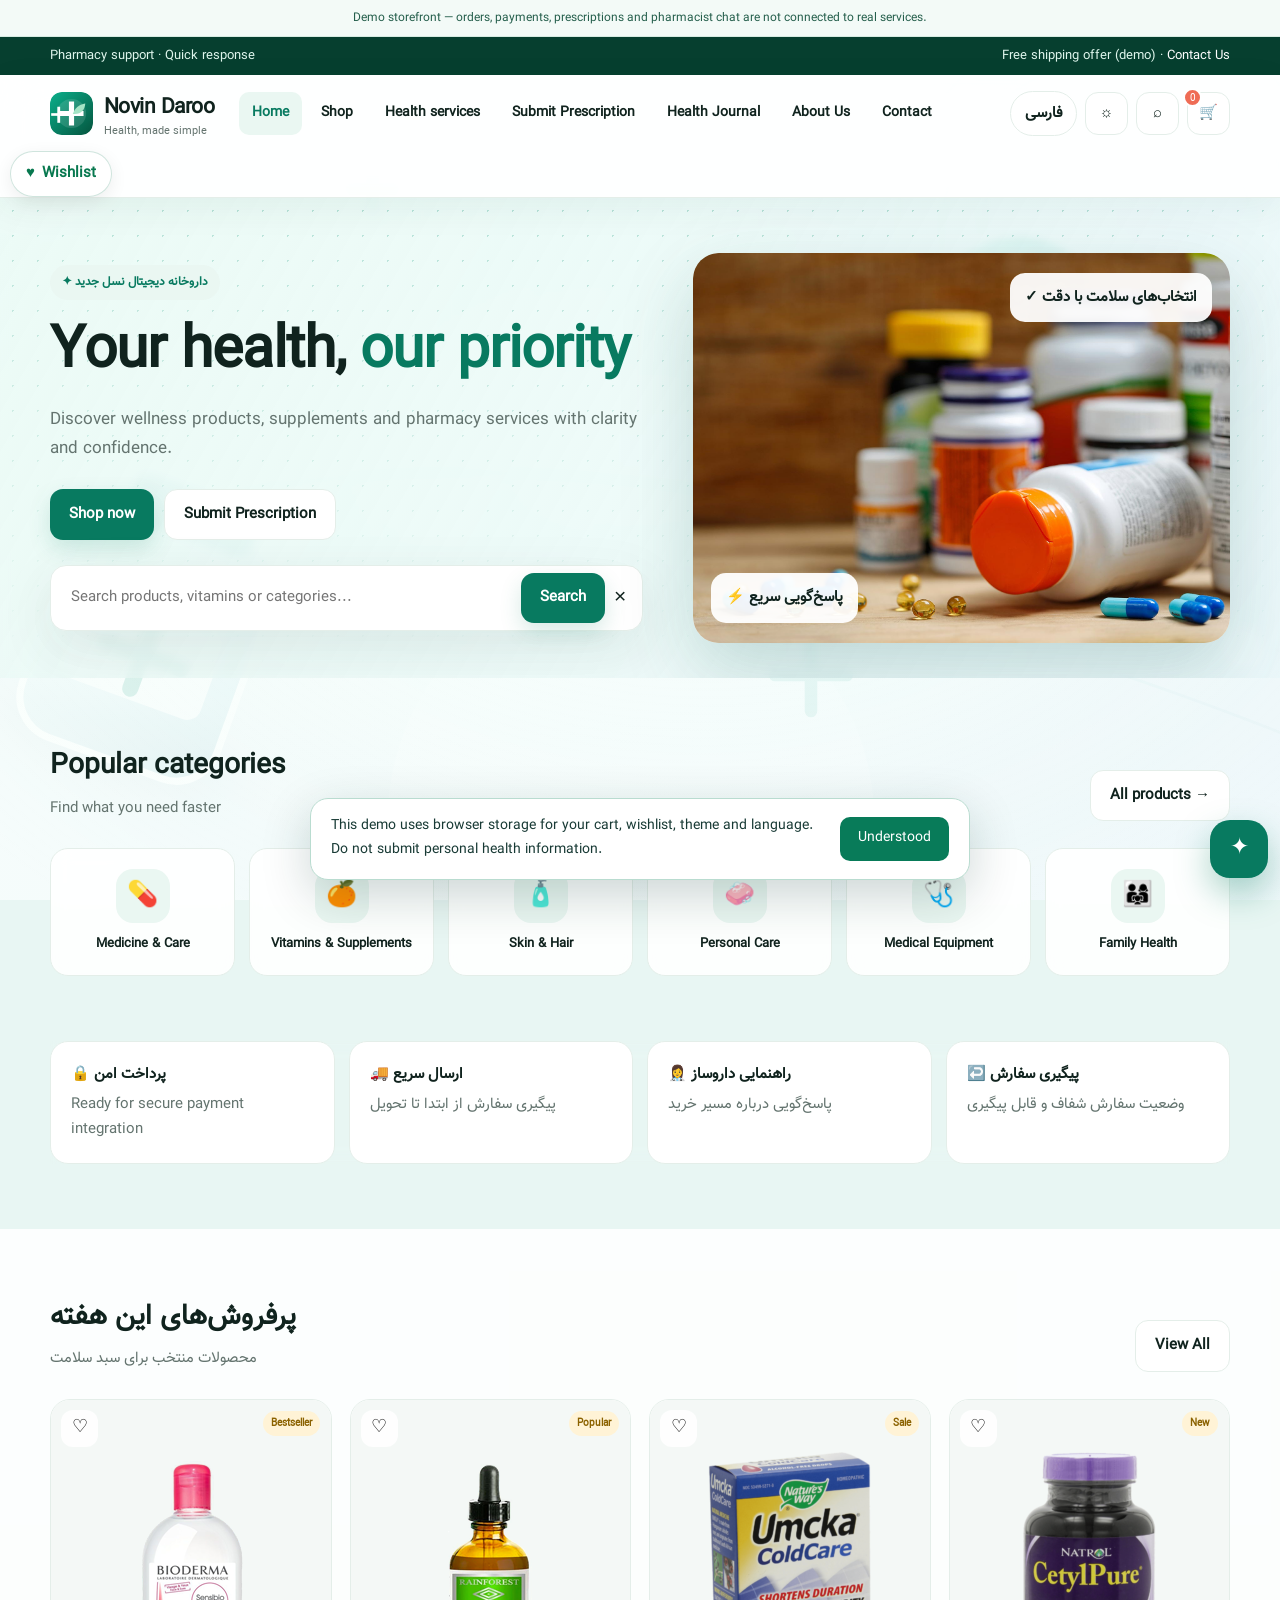
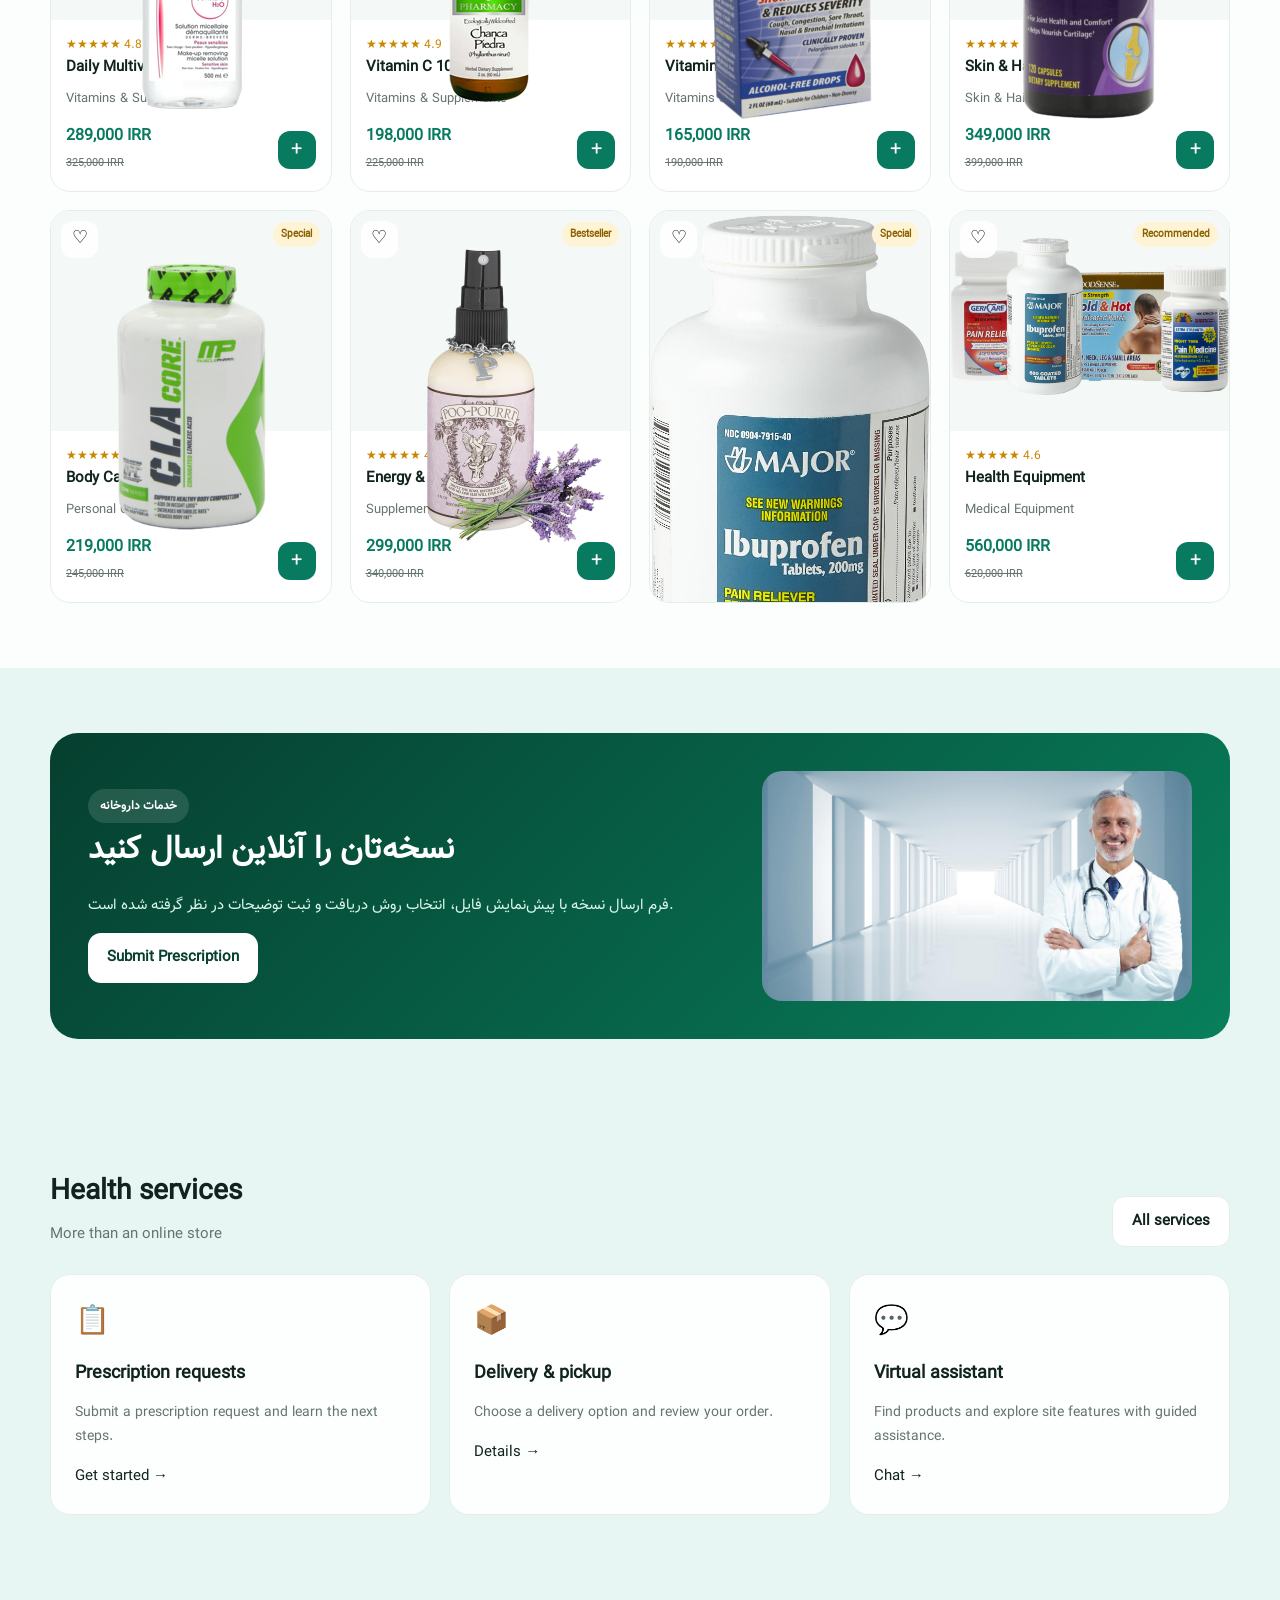
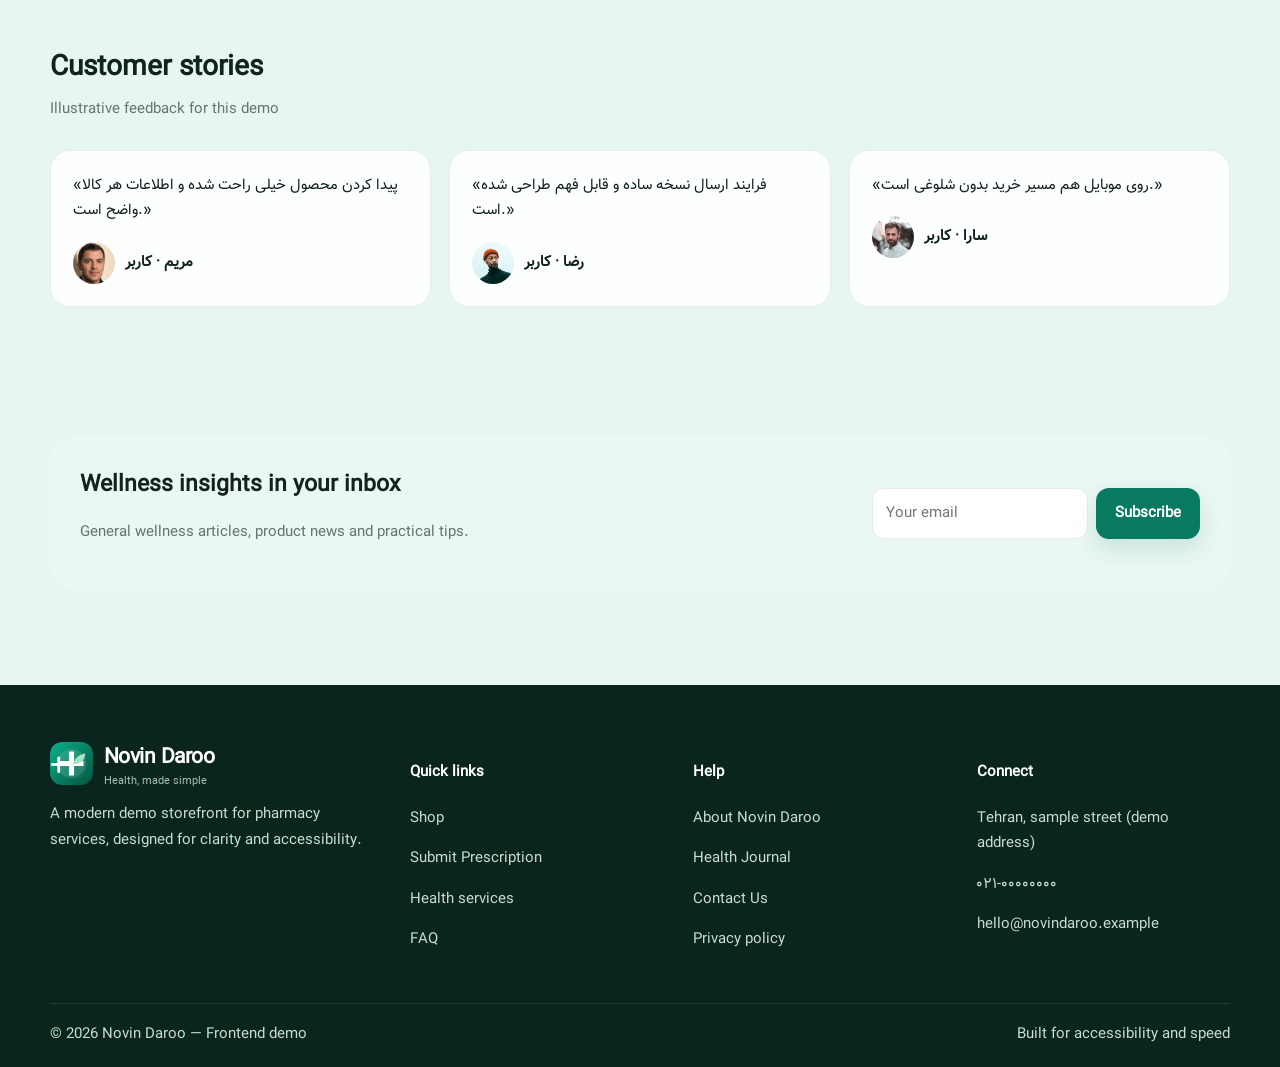
==== commit 2068c4c8: "edit edit" ====
--- a/index.html
+++ b/index.html
@@ -1,7 +1,8 @@
 <!doctype html>
-<html lang="fa" dir="rtl">
-<head>
+<html lang="en" dir="ltr">
+<head><script>try{let l=localStorage.getItem("novin_lang")==="fa"?"fa":"en";document.documentElement.lang=l;document.documentElement.dir=l==="fa"?"rtl":"ltr"}catch(e){}</script>
 <meta charset="utf-8">
+<meta name="color-scheme" content="light dark">
 <meta name="viewport" content="width=device-width,initial-scale=1,viewport-fit=cover">
 <title>داروخانه آنلاین و فروشگاه محصولات سلامت | نوین‌دارو</title>
 <meta name="description" content="نوین‌دارو؛ فروشگاه آنلاین محصولات سلامت، ویتامین، مکمل و خدمات دیجیتال داروخانه با تجربه‌ای سریع و قابل اعتماد.">
@@ -10,8 +11,10 @@
 <link rel="stylesheet" href="css/style.css">
 <link rel="canonical" href="index.html">
 <meta property="og:title" content="داروخانه آنلاین و فروشگاه محصولات سلامت | نوین‌دارو"><meta property="og:description" content="نوین‌دارو؛ فروشگاه آنلاین محصولات سلامت، ویتامین، مکمل و خدمات دیجیتال داروخانه با تجربه‌ای سریع و قابل اعتماد."><meta property="og:type" content="website">
-<script type="application/ld+json">{"@context":"https://schema.org","@type":"Pharmacy","name":"نوین‌دارو","description":"فروشگاه و خدمات آنلاین سلامت نوین‌دارو","url":"index.html","telephone":"+98-21-00000000"}</script>
-</head><body>
+
+<script src="js/i18n.js" defer></script>
+<link rel="stylesheet" href="css/stage8.css">
+</head><body data-page="index">
 <a class="skip" href="#main">پرش به محتوای اصلی</a>
 <div class="topbar"><div class="container"><span>پشتیبانی داروساز · پاسخ‌گویی سریع</span><span class="optional">ارسال رایگان برای سفارش‌های بالای ۱ میلیون تومان · <a href="tel:+982100000000">تماس با ما</a></span></div></div>
 <header class="header"><div class="container nav">
@@ -26,7 +29,7 @@
 <button class="icon-btn menu-toggle" id="menuToggle" aria-label="منوی موبایل">☰</button>
 </div></div>
 <div id="mobileMenu" style="display:none" class="container"><nav class="menu" style="display:flex;flex-direction:column;align-items:stretch;padding:10px 0"><a href="index.html">خانه</a><a href="shop.html">فروشگاه</a><a href="services.html">خدمات سلامت</a><a href="prescription.html">ارسال نسخه</a><a href="blog.html">مجله سلامت</a><a href="faq.html">سوالات متداول</a><a href="contact.html">تماس با ما</a></nav></div>
-</header><main id="main"><section class="hero"><div class="container hero-grid"><div><span class="eyebrow">✦ داروخانه دیجیتال نسل جدید</span><h1>سلامت شما، <span>اولویت ماست</span></h1><p>محصولات سلامت، مکمل‌ها و خدمات داروخانه را با تجربه‌ای سریع، شفاف و آرامش‌بخش پیدا کنید.</p><div class="hero-actions"><a class="btn btn-primary" href="shop.html">شروع خرید</a><a class="btn btn-outline" href="prescription.html">ارسال نسخه</a></div><div class="search-wrap"><form class="searchbar" action="shop.html"><input id="globalSearch" name="q" autocomplete="off" placeholder="نام محصول، ویتامین یا دسته‌بندی را جستجو کنید..." aria-label="جستجوی محصولات"><button class="btn btn-primary">جستجو</button></form><div id="searchResults" class="result-list"></div></div></div><div class="hero-card"><img src="images/hero_1.jpg" alt="فضای سلامت و مراقبت" fetchpriority="high"><div class="floating float-1">✓ انتخاب‌های سلامت با دقت</div><div class="floating float-2">⚡ پاسخ‌گویی سریع</div></div></div></section>
+<a class="wishlist-shortcut" href="wishlist.html" aria-label="Wishlist / علاقه‌مندی‌ها" title="Wishlist / علاقه‌مندی‌ها">♥ <span class="wishlist-label">Wishlist</span></a></header><main id="main"><section class="hero"><div class="container hero-grid"><div><span class="eyebrow">✦ داروخانه دیجیتال نسل جدید</span><h1>سلامت شما، <span>اولویت ماست</span></h1><p>محصولات سلامت، مکمل‌ها و خدمات داروخانه را با تجربه‌ای سریع، شفاف و آرامش‌بخش پیدا کنید.</p><div class="hero-actions"><a class="btn btn-primary" href="shop.html">شروع خرید</a><a class="btn btn-outline" href="prescription.html">ارسال نسخه</a></div><div class="search-wrap"><form class="searchbar" action="shop.html"><input id="globalSearch" name="q" autocomplete="off" placeholder="نام محصول، ویتامین یا دسته‌بندی را جستجو کنید..." aria-label="جستجوی محصولات"><button class="btn btn-primary">جستجو</button></form><div id="searchResults" class="result-list"></div></div></div><div class="hero-card"><img src="images/hero_1.jpg" alt="فضای سلامت و مراقبت" fetchpriority="high"><div class="floating float-1">✓ انتخاب‌های سلامت با دقت</div><div class="floating float-2">⚡ پاسخ‌گویی سریع</div></div></div></section>
 <section class="section"><div class="container"><div class="section-head"><div><h2>دسته‌بندی‌های محبوب</h2><p>مسیر کوتاه‌تر برای رسیدن به محصول مورد نیاز</p></div><a class="btn btn-outline" href="shop.html">همه محصولات ←</a></div><div class="categories"><a class="cat" href="shop.html?cat=دارو"><div class="cat-icon">💊</div><strong>دارو و درمان</strong></a><a class="cat" href="shop.html"><div class="cat-icon">🍊</div><strong>ویتامین و مکمل</strong></a><a class="cat" href="shop.html"><div class="cat-icon">🧴</div><strong>پوست و مو</strong></a><a class="cat" href="shop.html"><div class="cat-icon">🧼</div><strong>بهداشت شخصی</strong></a><a class="cat" href="shop.html"><div class="cat-icon">🩺</div><strong>تجهیزات پزشکی</strong></a><a class="cat" href="shop.html"><div class="cat-icon">👨‍👩‍👧</div><strong>سلامت خانواده</strong></a></div></div></section>
 <section class="section" style="padding-top:0"><div class="container"><div class="trust"><div class="trust-item"><b>🔒 پرداخت امن</b><span class="muted">آماده اتصال به درگاه امن</span></div><div class="trust-item"><b>🚚 ارسال سریع</b><span class="muted">پیگیری سفارش از ابتدا تا تحویل</span></div><div class="trust-item"><b>👩‍⚕️ راهنمایی داروساز</b><span class="muted">پاسخ‌گویی درباره مسیر خرید</span></div><div class="trust-item"><b>↩️ پیگیری سفارش</b><span class="muted">وضعیت سفارش شفاف و قابل پیگیری</span></div></div></div></section>
 <section class="section" style="background:var(--surface)"><div class="container"><div class="section-head"><div><h2>پرفروش‌های این هفته</h2><p>محصولات منتخب برای سبد سلامت</p></div><a href="shop.html" class="btn btn-outline">مشاهده همه</a></div><div class="product-grid"></div></div></section>
@@ -42,4 +45,6 @@
 <div class="chat" id="chat"><div class="chat-panel"><div class="chat-head"><strong>دستیار نوین‌دارو</strong><small>پاسخ‌گوی محصولات و راهنمای سایت</small></div><div class="chat-body" id="chatBody"><div class="msg bot">سلام! درباره محصولات، ارسال نسخه یا خدمات سایت چه کمکی می‌خواهید؟</div></div><form class="chat-input" id="chatForm"><input id="chatInput" aria-label="پیام" placeholder="مثلاً: ارسال نسخه چطور است؟"><button class="btn btn-primary" style="padding:8px 12px">ارسال</button></form></div><button class="chat-fab" id="chatFab" aria-label="باز کردن دستیار">✦</button></div>
 <div class="toast" id="toast"></div>
 <div class="mobile-bar"><a href="shop.html" class="btn btn-outline">فروشگاه</a><a href="prescription.html" class="btn btn-primary">ارسال نسخه</a></div>
-<script src="js/app.js" defer></script></body></html>+<script src="js/stage7.js" defer></script>
+<script src="js/app.js" defer></script><script src="js/stage8.js" defer></script>
+</body></html>
--- a/css/style.css
+++ b/css/style.css
@@ -4,3 +4,60 @@
 *{box-sizing:border-box}html{scroll-behavior:smooth}body{margin:0;background:var(--bg);color:var(--ink);font-family:Vazir,Tahoma,sans-serif;line-height:1.85;font-size:15px}body.dark{--ink:#edf8f4;--muted:#a7bbb4;--bg:#0c1714;--surface:#12211d;--line:#233a33;--soft:#17352c;--shadow:0 18px 55px rgba(0,0,0,.2)}a{color:inherit;text-decoration:none}button,input,select,textarea{font:inherit}button{cursor:pointer}.container{width:min(1180px,calc(100% - 32px));margin:auto}.skip{position:absolute;top:-100px;right:10px;background:#000;color:#fff;padding:10px 15px;z-index:9999}.skip:focus{top:10px}.topbar{background:#063f2f;color:#dff6ed;font-size:13px}.topbar .container{display:flex;justify-content:space-between;gap:20px;padding:8px 0}.topbar a{color:#fff}.header{background:var(--surface);position:sticky;top:0;z-index:1000;border-bottom:1px solid var(--line);backdrop-filter:blur(16px)}.nav{height:76px;display:flex;align-items:center;gap:25px}.brand{display:flex;align-items:center;gap:10px;font-weight:900;font-size:21px;white-space:nowrap}.brand-mark{width:43px;height:43px;border-radius:14px;background:linear-gradient(135deg,var(--primary),#12b98a);display:grid;place-items:center;color:#fff;box-shadow:0 8px 20px rgba(8,127,91,.25)}.brand-mark:before{content:"+";font-size:31px;font-weight:500}.brand small{display:block;font-size:10px;color:var(--muted);font-weight:500;line-height:1}.menu{display:flex;align-items:center;gap:6px;margin-right:auto}.menu a{padding:10px 13px;border-radius:12px;font-weight:700;font-size:14px}.menu a:hover,.menu a.active{background:var(--soft);color:var(--primary)}.actions{display:flex;align-items:center;gap:8px}.icon-btn{width:43px;height:43px;border:1px solid var(--line);background:var(--surface);border-radius:13px;display:grid;place-items:center;position:relative;color:var(--ink)}.icon-btn:hover{border-color:var(--primary);color:var(--primary)}.count{position:absolute;top:-5px;left:-5px;min-width:19px;height:19px;border-radius:99px;background:#ef6c55;color:#fff;font-size:10px;display:grid;place-items:center;border:2px solid var(--surface)}.menu-toggle{display:none}.hero{padding:55px 0 35px;background:radial-gradient(circle at 10% 10%,#d9f6eb 0,transparent 32%),linear-gradient(135deg,var(--bg),var(--surface))}.hero-grid{display:grid;grid-template-columns:1.05fr .95fr;gap:50px;align-items:center}.eyebrow{display:inline-flex;gap:7px;align-items:center;color:var(--primary);background:var(--soft);border-radius:999px;padding:7px 12px;font-weight:800;font-size:12px}.hero h1{font-size:clamp(32px,5vw,58px);line-height:1.25;margin:17px 0 16px;letter-spacing:-1px}.hero h1 span{color:var(--primary)}.hero p{color:var(--muted);font-size:17px;max-width:650px}.hero-actions{display:flex;gap:10px;flex-wrap:wrap;margin:25px 0}.btn{border:0;border-radius:13px;padding:12px 19px;display:inline-flex;align-items:center;justify-content:center;gap:8px;font-weight:800;transition:.2s}.btn-primary{background:var(--primary);color:#fff;box-shadow:0 10px 25px rgba(8,127,91,.2)}.btn-primary:hover{background:#06684b;transform:translateY(-1px)}.btn-outline{background:var(--surface);border:1px solid var(--line);color:var(--ink)}.btn-outline:hover{border-color:var(--primary);color:var(--primary)}.hero-card{position:relative;min-height:390px;border-radius:30px;overflow:hidden;background:var(--soft);box-shadow:var(--shadow)}.hero-card img{width:100%;height:100%;min-height:390px;object-fit:cover;display:block}.floating{position:absolute;background:rgba(255,255,255,.94);color:#10231e;padding:12px 15px;border-radius:15px;box-shadow:var(--shadow);font-weight:800}.float-1{right:18px;top:20px}.float-2{left:18px;bottom:20px}.searchbar{margin-top:22px;background:var(--surface);border:1px solid var(--line);border-radius:16px;padding:7px;display:flex;max-width:700px;box-shadow:var(--shadow)}.searchbar input{flex:1;border:0;outline:0;background:transparent;padding:10px 13px;color:var(--ink)}.section{padding:65px 0}.section-head{display:flex;align-items:end;justify-content:space-between;gap:20px;margin-bottom:27px}.section-head h2{font-size:28px;margin:0}.section-head p{color:var(--muted);margin:5px 0 0}.categories{display:grid;grid-template-columns:repeat(6,1fr);gap:14px}.cat{background:var(--surface);border:1px solid var(--line);border-radius:18px;padding:20px 12px;text-align:center;transition:.2s}.cat:hover{transform:translateY(-4px);box-shadow:var(--shadow);border-color:transparent}.cat-icon{width:54px;height:54px;margin:0 auto 10px;border-radius:17px;background:var(--soft);display:grid;place-items:center;font-size:25px}.cat strong{display:block;font-size:13px}.trust{display:grid;grid-template-columns:repeat(4,1fr);gap:14px}.trust-item{background:var(--surface);border:1px solid var(--line);border-radius:18px;padding:20px}.trust-item b{display:block;margin-bottom:4px}.muted{color:var(--muted)}.product-grid{display:grid;grid-template-columns:repeat(4,1fr);gap:18px}.product{background:var(--surface);border:1px solid var(--line);border-radius:20px;overflow:hidden;position:relative;transition:.2s}.product:hover{transform:translateY(-4px);box-shadow:var(--shadow);border-color:transparent}.product-media{height:220px;background:#f4f8f6;position:relative;display:grid;place-items:center}.product-media img{width:100%;height:100%;object-fit:contain}.wish{position:absolute;top:10px;left:10px;width:37px;height:37px;border:0;border-radius:12px;background:rgba(255,255,255,.9);font-size:18px}.wish.active{color:#ef6c55}.badge{position:absolute;top:11px;right:11px;background:#fff3d6;color:#8b6200;border-radius:999px;padding:4px 8px;font-size:10px;font-weight:800}.product-body{padding:15px}.product-body h3{font-size:15px;margin:0 0 5px}.rating{font-size:12px;color:#c98700}.price{display:flex;align-items:center;justify-content:space-between;margin-top:12px}.price strong{color:var(--primary);font-size:16px}.mini-add{width:38px;height:38px;border:0;border-radius:12px;background:var(--primary);color:#fff;font-size:20px}.promo{border-radius:28px;background:linear-gradient(135deg,#063f2f,#087f5b);color:#fff;padding:38px;display:grid;grid-template-columns:1.5fr 1fr;gap:30px;align-items:center}.promo h2{font-size:32px;margin:0 0 10px}.promo p{color:#d9f6eb}.service-grid{display:grid;grid-template-columns:repeat(3,1fr);gap:18px}.service{background:var(--surface);border:1px solid var(--line);border-radius:20px;padding:24px}.service-icon{font-size:28px}.service h3{margin:12px 0 7px}.service p{color:var(--muted);font-size:14px}.testimonials{display:grid;grid-template-columns:repeat(3,1fr);gap:18px}.quote{background:var(--surface);border:1px solid var(--line);border-radius:20px;padding:22px}.quote .person{display:flex;gap:10px;align-items:center;margin-top:18px}.avatar{width:42px;height:42px;border-radius:50%;object-fit:cover}.newsletter{background:var(--soft);border-radius:25px;padding:30px;display:flex;align-items:center;justify-content:space-between;gap:20px}.inline-form{display:flex;gap:8px}.field{width:100%;padding:12px 13px;border:1px solid var(--line);background:var(--surface);color:var(--ink);border-radius:12px;outline:none}.field:focus{border-color:var(--primary);box-shadow:0 0 0 3px rgba(8,127,91,.1)}.footer{background:#09251d;color:#c7ddd6;padding:55px 0 20px;margin-top:30px}.footer-grid{display:grid;grid-template-columns:1.3fr 1fr 1fr 1fr;gap:30px}.footer h3,.footer h4{color:#fff}.footer a{color:#c7ddd6}.footer a:hover{color:#fff}.footer-bottom{border-top:1px solid rgba(255,255,255,.1);margin-top:35px;padding-top:18px;display:flex;justify-content:space-between}.page-hero{padding:48px 0;background:linear-gradient(135deg,var(--soft),var(--bg));border-bottom:1px solid var(--line)}.page-hero h1{margin:0 0 5px;font-size:38px}.crumb{color:var(--muted);font-size:13px}.shop-layout{display:grid;grid-template-columns:250px 1fr;gap:25px}.sidebar{background:var(--surface);border:1px solid var(--line);border-radius:18px;padding:20px;height:max-content;position:sticky;top:95px}.filter-group{padding-bottom:18px;margin-bottom:18px;border-bottom:1px solid var(--line)}.filter-group:last-child{border:0}.filter-group h3{font-size:14px;margin:0 0 10px}.check{display:flex;gap:8px;align-items:center;margin:7px 0;color:var(--muted);font-size:13px}.shop-tools{display:flex;justify-content:space-between;gap:12px;align-items:center;margin-bottom:18px}.select{border:1px solid var(--line);border-radius:12px;padding:10px;background:var(--surface);color:var(--ink)}.detail{display:grid;grid-template-columns:1fr 1fr;gap:45px}.detail-img{background:var(--surface);border:1px solid var(--line);border-radius:25px;display:grid;place-items:center;min-height:480px}.detail-img img{max-width:90%;max-height:440px;object-fit:contain}.detail h1{font-size:34px;margin:5px 0}.tabs{display:flex;gap:8px;border-bottom:1px solid var(--line);margin:30px 0 20px}.tab{padding:10px 15px;border:0;background:none;color:var(--muted)}.tab.active{color:var(--primary);font-weight:800;border-bottom:2px solid var(--primary)}.notice{background:#fff8e6;border:1px solid #f1d28a;color:#6f5311;padding:14px;border-radius:13px;font-size:13px}.cart-table{width:100%;border-collapse:collapse;background:var(--surface);border:1px solid var(--line);border-radius:18px;overflow:hidden}.cart-table th,.cart-table td{padding:15px;border-bottom:1px solid var(--line);text-align:right}.cart-product{display:flex;align-items:center;gap:12px}.cart-product img{width:65px;height:65px;object-fit:contain;background:#f4f8f6;border-radius:10px}.qty{display:inline-flex;border:1px solid var(--line);border-radius:10px;overflow:hidden}.qty button{border:0;background:transparent;width:32px}.qty input{width:40px;border:0;text-align:center;background:transparent;color:var(--ink)}.cart-layout{display:grid;grid-template-columns:1fr 340px;gap:25px}.summary{background:var(--surface);border:1px solid var(--line);border-radius:18px;padding:22px;height:max-content;position:sticky;top:95px}.sum-row{display:flex;justify-content:space-between;padding:9px 0}.sum-total{border-top:1px solid var(--line);margin-top:8px;padding-top:15px;font-size:18px;font-weight:900}.form-grid{display:grid;grid-template-columns:repeat(2,1fr);gap:15px}.form-group label{display:block;font-size:13px;font-weight:800;margin-bottom:6px}.full{grid-column:1/-1}.info-grid{display:grid;grid-template-columns:repeat(3,1fr);gap:18px}.info-card{background:var(--surface);border:1px solid var(--line);border-radius:18px;padding:22px}.faq{max-width:850px;margin:auto}.faq-item{background:var(--surface);border:1px solid var(--line);border-radius:15px;margin-bottom:10px;overflow:hidden}.faq-q{width:100%;padding:17px;border:0;background:transparent;color:var(--ink);display:flex;justify-content:space-between;text-align:right;font-weight:800}.faq-a{display:none;padding:0 17px 17px;color:var(--muted);font-size:14px}.faq-item.open .faq-a{display:block}.blog-grid{display:grid;grid-template-columns:repeat(3,1fr);gap:18px}.article{background:var(--surface);border:1px solid var(--line);border-radius:20px;overflow:hidden}.article img{width:100%;height:190px;object-fit:cover}.article-body{padding:18px}.tag{display:inline-block;color:var(--primary);background:var(--soft);padding:4px 8px;border-radius:99px;font-size:11px;font-weight:800}.upload{border:2px dashed #b9d8cd;border-radius:18px;padding:35px;text-align:center;background:var(--soft)}.chat{position:fixed;left:22px;bottom:22px;z-index:1500}.chat-fab{width:58px;height:58px;border:0;border-radius:20px;background:var(--primary);color:#fff;box-shadow:0 15px 35px rgba(8,127,91,.35);font-size:23px}.chat-panel{display:none;width:340px;max-width:calc(100vw - 30px);height:480px;background:var(--surface);border:1px solid var(--line);border-radius:22px;box-shadow:var(--shadow);overflow:hidden;margin-bottom:10px}.chat.open .chat-panel{display:flex;flex-direction:column}.chat-head{background:#063f2f;color:#fff;padding:15px}.chat-head strong{display:block}.chat-body{flex:1;padding:13px;overflow:auto}.msg{max-width:85%;padding:10px 12px;border-radius:14px;margin:7px 0;font-size:12px}.msg.bot{background:var(--soft)}.msg.user{background:var(--primary);color:#fff;margin-right:auto}.chat-input{display:flex;gap:5px;padding:9px;border-top:1px solid var(--line)}.chat-input input{flex:1;border:1px solid var(--line);border-radius:11px;padding:9px;background:var(--surface);color:var(--ink)}.toast{position:fixed;right:20px;bottom:20px;background:#10231e;color:#fff;padding:13px 17px;border-radius:13px;z-index:3000;opacity:0;transform:translateY(15px);transition:.25s}.toast.show{opacity:1;transform:none}.mobile-bar{display:none}.modal{position:fixed;inset:0;background:rgba(0,0,0,.55);z-index:2500;display:none;align-items:center;justify-content:center;padding:15px}.modal.show{display:flex}.modal-card{width:min(600px,100%);background:var(--surface);border-radius:22px;padding:25px;position:relative}.close{position:absolute;left:15px;top:15px;border:0;background:var(--soft);border-radius:10px;width:35px;height:35px}.result-list{position:absolute;top:65px;right:0;left:0;background:var(--surface);border:1px solid var(--line);border-radius:14px;box-shadow:var(--shadow);z-index:50;display:none}.result-list.show{display:block}.search-wrap{position:relative}.result{padding:10px 14px;border-bottom:1px solid var(--line);display:flex;justify-content:space-between}.result:hover{background:var(--soft)}@media(max-width:1000px){.menu{display:none}.menu-toggle{display:grid}.hero-grid{grid-template-columns:1fr}.categories{grid-template-columns:repeat(3,1fr)}.product-grid{grid-template-columns:repeat(3,1fr)}.trust{grid-template-columns:repeat(2,1fr)}.service-grid,.testimonials,.blog-grid{grid-template-columns:repeat(2,1fr)}.footer-grid{grid-template-columns:repeat(2,1fr)}.cart-layout{grid-template-columns:1fr}.summary{position:static}.shop-layout{grid-template-columns:1fr}.sidebar{position:static;display:none}.detail{grid-template-columns:1fr}.info-grid{grid-template-columns:1fr 1fr}}@media(max-width:650px){body{font-size:14px}.topbar .container{justify-content:center}.topbar .optional{display:none}.nav{height:68px}.brand{font-size:17px}.brand-mark{width:38px;height:38px}.actions .hide-mobile{display:none}.hero{padding:35px 0 25px}.hero-card,.hero-card img{min-height:280px}.hero h1{font-size:34px}.hero p{font-size:15px}.searchbar{max-width:none}.section{padding:45px 0}.categories{grid-template-columns:repeat(2,1fr)}.product-grid{grid-template-columns:repeat(2,1fr);gap:11px}.product-media{height:165px}.product-body{padding:11px}.product-body h3{font-size:13px}.service-grid,.testimonials,.blog-grid,.info-grid{grid-template-columns:1fr}.promo{grid-template-columns:1fr;padding:25px}.newsletter{display:block}.inline-form{margin-top:15px}.footer-grid{grid-template-columns:1fr}.footer-bottom{display:block}.form-grid{grid-template-columns:1fr}.full{grid-column:auto}.cart-table thead{display:none}.cart-table,.cart-table tbody,.cart-table tr,.cart-table td{display:block}.cart-table tr{padding:10px;border-bottom:1px solid var(--line)}.cart-table td{border:0;padding:7px}.cart-table td:before{content:attr(data-label);font-weight:800;margin-left:8px}.mobile-bar{display:flex;position:fixed;bottom:0;right:0;left:0;background:var(--surface);border-top:1px solid var(--line);z-index:1200;padding:7px 10px;gap:8px}.mobile-bar .btn{flex:1}.chat{bottom:72px}.chat-panel{height:430px}.page-hero h1{font-size:30px}}
 
 #mobileMenu.show{display:block!important}.dark .product-media{background:#182a25}.dark .floating{background:rgba(255,255,255,.92)}
+
+/* Bilingual layout and accessible language control */
+.language-toggle{border:1px solid var(--line,#cbd5d1);background:var(--surface,#fff);color:inherit;border-radius:999px;padding:9px 13px;font:inherit;font-weight:700;cursor:pointer;white-space:nowrap}.language-toggle:focus-visible{outline:3px solid #1a9e80;outline-offset:3px}html[dir="ltr"] body{text-align:left}html[dir="ltr"] .nav,html[dir="ltr"] .actions{direction:ltr}html[dir="ltr"] .menu{direction:ltr}html[dir="ltr"] .chat-panel{direction:ltr}html[dir="ltr"] .cart-table{direction:ltr}@media(max-width:720px){.language-toggle{padding:8px 10px;font-size:12px}}
+
+/* Stage 2: refined pharmacy design system */
+:root{--focus:#14b8a6;--radius-xl:26px}html{scroll-behavior:smooth}body{background:radial-gradient(ellipse 60% 26% at 95% 3%,rgba(28,181,147,.09),transparent),var(--bg);line-height:1.7}button,a,input,select{transition:background-color .2s,border-color .2s,box-shadow .2s,transform .2s}a:focus-visible,button:focus-visible,input:focus-visible,select:focus-visible{outline:3px solid var(--focus);outline-offset:3px}.header{backdrop-filter:blur(18px);-webkit-backdrop-filter:blur(18px);background:color-mix(in srgb,var(--surface) 92%,transparent)}.hero{position:relative;isolation:isolate;overflow:hidden;background:radial-gradient(circle at 80% 30%,rgba(36,190,153,.13),transparent 42%),linear-gradient(145deg,var(--soft),var(--bg))}.hero:before{content:"";position:absolute;inset:0;pointer-events:none;opacity:.3;background-image:radial-gradient(#39a88d 1px,transparent 1px);background-size:25px 25px;mask-image:linear-gradient(to bottom,black,transparent)}.hero-grid{position:relative}.hero-card{border-radius:32px;overflow:hidden;box-shadow:0 30px 70px rgba(8,73,54,.16)}.hero-card img{object-fit:cover}.product,.service,.info-card,.quote,.article,.cat{transition:transform .22s ease,box-shadow .22s ease,border-color .22s ease}.product:hover,.service:hover,.info-card:hover,.quote:hover,.article:hover,.cat:hover{transform:translateY(-4px);box-shadow:0 18px 45px rgba(4,64,48,.11);border-color:#72cbb3}.btn-primary{box-shadow:0 9px 22px rgba(8,127,91,.16)}.btn-primary:hover{transform:translateY(-2px)}.chat-panel{box-shadow:0 24px 75px rgba(3,39,30,.23)}.chat-fab{display:grid;place-items:center}.chat-input input:focus{outline:2px solid var(--focus)}html[dir=ltr] .cart-table th,html[dir=ltr] .cart-table td,html[dir=ltr] .faq-q{text-align:left}html[dir=ltr] .msg.user{margin-left:auto;margin-right:0}html[dir=rtl] .msg.user{margin-right:auto;margin-left:0}html[dir=ltr] .close{left:auto;right:15px}html[dir=ltr] .cart-table td:before{margin-left:0;margin-right:8px}html[dir=ltr] .chat{left:auto;right:22px}html[dir=rtl] .chat{left:22px;right:auto}@media(prefers-reduced-motion:reduce){*,*:before,*:after{scroll-behavior:auto!important;transition:none!important;animation:none!important}}@media(max-width:650px){.hero-card{border-radius:22px}.chat{right:12px!important;left:auto!important}.chat-panel{max-width:calc(100vw - 24px)}}
+
+/* Stage 3 — immersive, local 3D-inspired pharmacy background across every page. */
+html{min-height:100%;background:#e8f6f3}body{min-height:100vh;background:transparent!important;position:relative;isolation:isolate}body::before{content:"";position:fixed;inset:0;z-index:-2;pointer-events:none;background:linear-gradient(105deg,rgba(248,255,252,.88),rgba(244,252,253,.75)),url('../assets/pharmacy-3d-background.svg') center center/cover no-repeat}body::after{content:"";position:fixed;inset:0;z-index:-1;pointer-events:none;background:radial-gradient(ellipse at 55% 45%,transparent 25%,rgba(255,255,255,.24) 95%)}body.dark::before{background:linear-gradient(105deg,rgba(6,20,21,.88),rgba(9,29,30,.78)),url('../assets/pharmacy-3d-background.svg') center/cover no-repeat}body.dark::after{background:rgba(4,18,18,.1)}.hero{background:linear-gradient(120deg,rgba(234,250,245,.82),rgba(231,247,250,.55))!important;backdrop-filter:blur(4px)}body.dark .hero{background:rgba(9,35,33,.68)!important}.section[style*="background:var(--surface)"]{background:color-mix(in srgb,var(--surface) 86%,transparent)!important}.page-hero,.newsletter,.trust,.summary,.sidebar,.info-card,.faq-item,.product,.service,.cat,.article,.quote,.detail-img,.upload,.modal-card{backdrop-filter:blur(10px);-webkit-backdrop-filter:blur(10px)}.page-hero{background:color-mix(in srgb,var(--soft) 76%,transparent)!important}.product,.service,.cat,.article,.quote,.info-card,.summary,.faq-item,.detail-img{background:color-mix(in srgb,var(--surface) 91%,transparent)}.header{background:color-mix(in srgb,var(--surface) 88%,transparent)}.hero-card{box-shadow:0 28px 75px rgba(5,75,70,.2)}@media(max-width:650px){body::before{background-position:60% center;background-size:auto 100%}body.dark::before{background-position:60% center;background-size:auto 100%}}@media(prefers-reduced-transparency:reduce){body::before{background-color:var(--bg)}.product,.service,.cat,.article,.quote,.info-card{backdrop-filter:none;background:var(--surface)}}
+
+/* Stage 4: cohesive brand, polished 3D atmosphere, accessible interactions */
+:root{--primary:#087a60;--primary-2:#0c9d87;--accent:#f0bb69;--radius:22px}
+.brand{display:inline-flex;align-items:center;gap:11px;font-weight:800;letter-spacing:-.025em}
+.brand-mark{display:inline-block!important;width:43px!important;height:43px!important;flex:none;background:url('../assets/novin-logo.svg') center/contain no-repeat!important;border:0!important;box-shadow:none!important;border-radius:12px!important}
+.brand small{display:block;font-size:11px;font-weight:500;letter-spacing:0}
+.header{box-shadow:0 10px 35px rgba(5,64,55,.06)}
+.menu a{transition:color .2s ease,background .2s ease;border-radius:10px}
+.menu a:hover{color:var(--primary);background:var(--soft)}
+.btn,.icon-btn,.language-toggle{transition:transform .2s ease,box-shadow .2s ease,background .2s ease}
+.btn:hover,.icon-btn:hover,.language-toggle:hover{transform:translateY(-2px)}
+:focus-visible{outline:3px solid #e5a64a!important;outline-offset:3px!important}
+.hero-card img{border-radius:24px;object-fit:cover}
+.hero-card{overflow:hidden;border-radius:26px}
+.product,.service,.cat,.quote{transition:transform .25s ease,box-shadow .25s ease,border-color .25s ease}
+.product:hover,.service:hover,.cat:hover{transform:translateY(-5px);box-shadow:0 20px 50px rgba(9,82,74,.14)}
+.page-hero{position:relative;overflow:hidden}
+.page-hero::after{content:'';position:absolute;inset:auto -8% -100px auto;width:320px;height:320px;background:url('../assets/novin-orb.svg') center/contain no-repeat;opacity:.24;pointer-events:none}
+body::before{background:linear-gradient(105deg,rgba(248,255,252,.88),rgba(244,252,253,.74)),url('../assets/pharmacy-3d-background.svg') center/cover no-repeat!important}
+body.dark::before{background:linear-gradient(105deg,rgba(6,20,21,.89),rgba(9,29,30,.8)),url('../assets/pharmacy-3d-background.svg') center/cover no-repeat!important}
+[dir=rtl] .chat{right:auto!important;left:12px!important}
+[dir=rtl] .chat-panel{text-align:right}
+[dir=ltr] .chat{left:auto!important;right:12px!important}
+[dir=ltr] .chat-panel{text-align:left}
+[dir=rtl] .menu,[dir=rtl] .nav{direction:rtl}
+[dir=ltr] .menu,[dir=ltr] .nav{direction:ltr}
+.language-toggle{min-width:67px;white-space:nowrap}
+@media(max-width:760px){.brand-mark{width:36px!important;height:36px!important}.topbar .optional{display:none}.hero-card{margin-top:18px}.page-hero::after{opacity:.12}}
+@media(prefers-reduced-motion:reduce){.btn,.icon-btn,.language-toggle,.product,.service,.cat{transition:none!important;transform:none!important}}
+
+/* Stage 5: accessible filtering and mobile navigation */
+.novin-advanced-filters{display:grid;gap:10px}.novin-advanced-filters label{font-size:13px}.novin-checkbox{display:flex;align-items:center;gap:9px;cursor:pointer}.novin-checkbox input{accent-color:var(--primary);width:18px;height:18px}.novin-empty{padding:32px;text-align:center;border:1px dashed #8cafa7;border-radius:16px;background:rgba(255,255,255,.8)}.novin-advanced-filters .btn{justify-content:center}#shopResultCount{margin:8px 0 16px}#mobileMenu.show{display:block!important}#mobileMenu:not(.show){display:none!important}html[dir="ltr"] .novin-advanced-filters input{text-align:left}html[dir="rtl"] .novin-advanced-filters input{text-align:right}
+
+/* Stage 6: accessible persistent wishlist shortcut */
+.wishlist-shortcut{display:inline-flex;align-items:center;gap:.45rem;margin-inline:10px;padding:9px 15px;border:1px solid rgba(15,120,85,.2);border-radius:999px;background:rgba(255,255,255,.92);color:#08784f;text-decoration:none;font-weight:700;box-shadow:0 5px 18px rgba(0,0,0,.07)}
+.wishlist-shortcut:hover,.wishlist-shortcut:focus-visible{outline:2px solid #138a69;outline-offset:2px}.wish.active{color:#d63663;background:#fff0f5}.product-grid:empty{min-height:120px}
+@media(max-width:700px){.wishlist-shortcut{padding:7px 10px;margin:4px}.wishlist-label{display:none}}
+
+/* Stage 7: page-specific three-dimensional atmosphere and accessible UI */
+body[data-page="shop"]::before,body[data-page="shop-single"]::before{background:linear-gradient(110deg,rgba(242,255,249,.87),rgba(223,244,255,.76)),url('../assets/pharmacy-3d-background.svg') center/cover no-repeat!important}
+body[data-page="prescription"]::before,body[data-page="services"]::before{background:linear-gradient(110deg,rgba(232,249,255,.88),rgba(234,255,245,.76)),url('../assets/pharmacy-3d-background.svg') center/cover no-repeat!important}
+body[data-page="blog"]::before,body[data-page="article"]::before,body[data-page="about"]::before{background:linear-gradient(110deg,rgba(250,255,241,.9),rgba(232,251,246,.8)),url('../assets/pharmacy-3d-background.svg') center/cover no-repeat!important}
+body.dark[data-page]::before{background:linear-gradient(110deg,rgba(5,21,26,.91),rgba(7,37,32,.82)),url('../assets/pharmacy-3d-background.svg') center/cover no-repeat!important}
+.novin-notice{position:fixed;bottom:20px;left:20px;right:20px;z-index:10000;max-width:660px;margin:auto;padding:16px 20px;background:#fff;color:#183a35;border:1px solid #b9dcd0;border-radius:18px;box-shadow:0 16px 50px #042e2833;display:flex;align-items:center;gap:15px;flex-wrap:wrap;font-size:14px}
+.novin-notice button{border:0;border-radius:10px;background:#087b59;color:white;padding:10px 18px;cursor:pointer;font:inherit}.novin-notice p{margin:0;flex:1;min-width:230px}.novin-notice a{color:#076d53}.novin-notice:focus-within{outline:2px solid #087b59}
+.novin-demo{padding:8px 15px;background:#f3faf7;color:#245e4b;text-align:center;font-size:12px;border-bottom:1px solid #d7ebe2}.dark .novin-demo{background:#112c29;color:#b8e5d5}
+@media(max-width:600px){.novin-notice{bottom:70px;left:10px;right:10px}.novin-notice button{width:100%}}
+@media(prefers-reduced-motion:reduce){*,*::before,*::after{scroll-behavior:auto!important;animation-duration:.01ms!important;transition-duration:.01ms!important}}
--- a/css/stage8.css
+++ b/css/stage8.css
@@ -0,0 +1,14 @@
+/* Stage 8: accessible visual refinement across every page */
+:root{--s8-glass:rgba(255,255,255,.86);--s8-stroke:rgba(13,148,136,.19)}
+body{scroll-behavior:smooth}body.dark{--s8-glass:rgba(15,35,45,.87);--s8-stroke:rgba(103,232,249,.25)}
+header,.site-header{backdrop-filter:blur(18px);-webkit-backdrop-filter:blur(18px)}
+.product,.info-card,.service-card,.summary,.faq-item{transition:transform .25s ease,box-shadow .25s ease,border-color .25s ease}
+.product:hover,.info-card:hover,.service-card:hover{transform:translateY(-4px);box-shadow:0 18px 45px rgba(9,79,78,.13)}
+.product img{transition:transform .45s ease}.product:hover img{transform:scale(1.045)}
+.stage8-skip{position:fixed;z-index:99999;top:-90px;inset-inline-start:12px;background:#075e58;color:white;padding:12px 18px;border-radius:12px}.stage8-skip:focus{top:12px}
+.stage8-top{position:fixed;z-index:70;inset-inline-end:22px;bottom:95px;width:44px;height:44px;border-radius:50%;background:#087f78;color:white;border:1px solid #b5fff4;box-shadow:0 10px 30px #003c3c44;opacity:0;pointer-events:none;transition:opacity .2s;cursor:pointer}.stage8-top.visible{opacity:1;pointer-events:auto}
+.stage8-chat-note{font-size:12px;line-height:1.6;padding:10px 13px;margin:8px;border:1px solid var(--s8-stroke);background:var(--s8-glass);border-radius:12px;color:inherit}
+.stage8-clear{border:0;background:transparent;color:inherit;cursor:pointer;font-size:21px;padding:4px 9px}
+:focus-visible{outline:3px solid #0bafa4!important;outline-offset:3px}
+@media(max-width:700px){.stage8-top{bottom:85px;inset-inline-end:12px}.product:hover,.info-card:hover{transform:none}}
+@media(prefers-reduced-motion:reduce){*,*::before,*::after{scroll-behavior:auto!important;transition-duration:.01ms!important;animation-duration:.01ms!important}}
